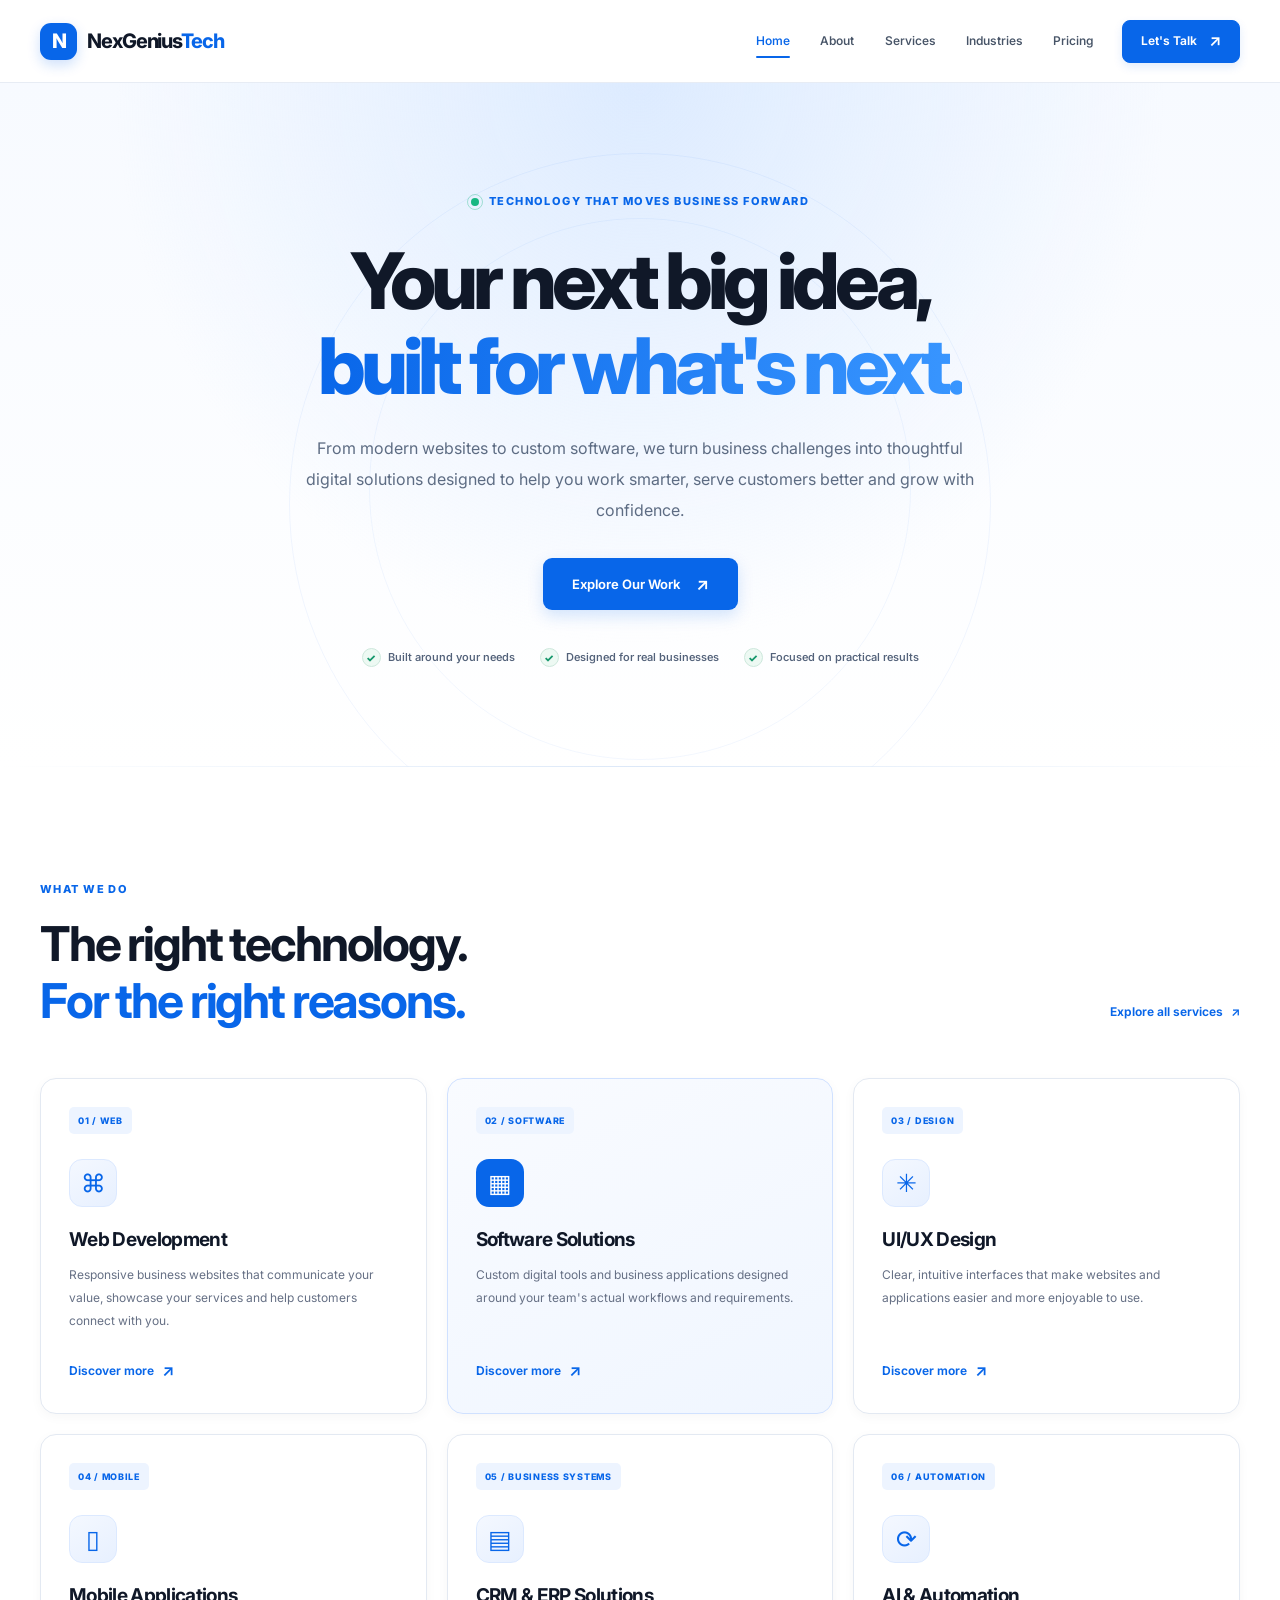
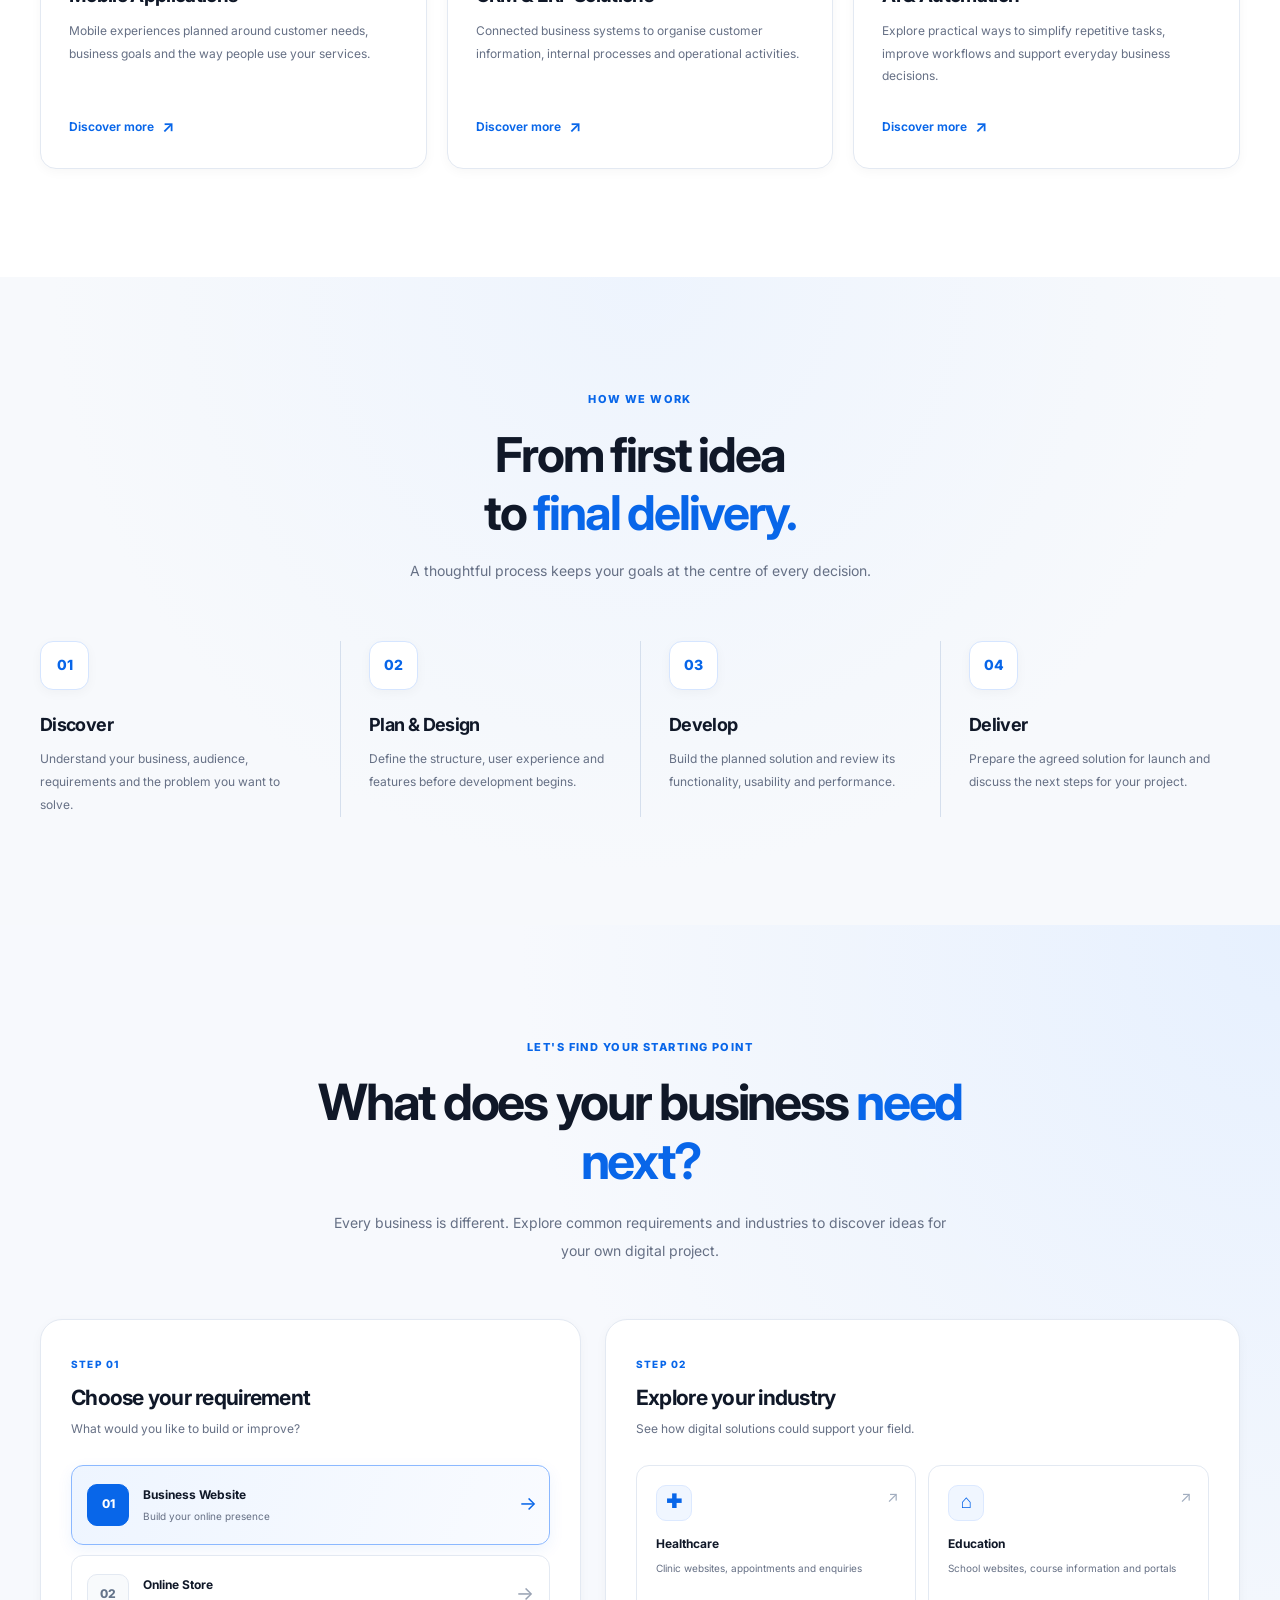
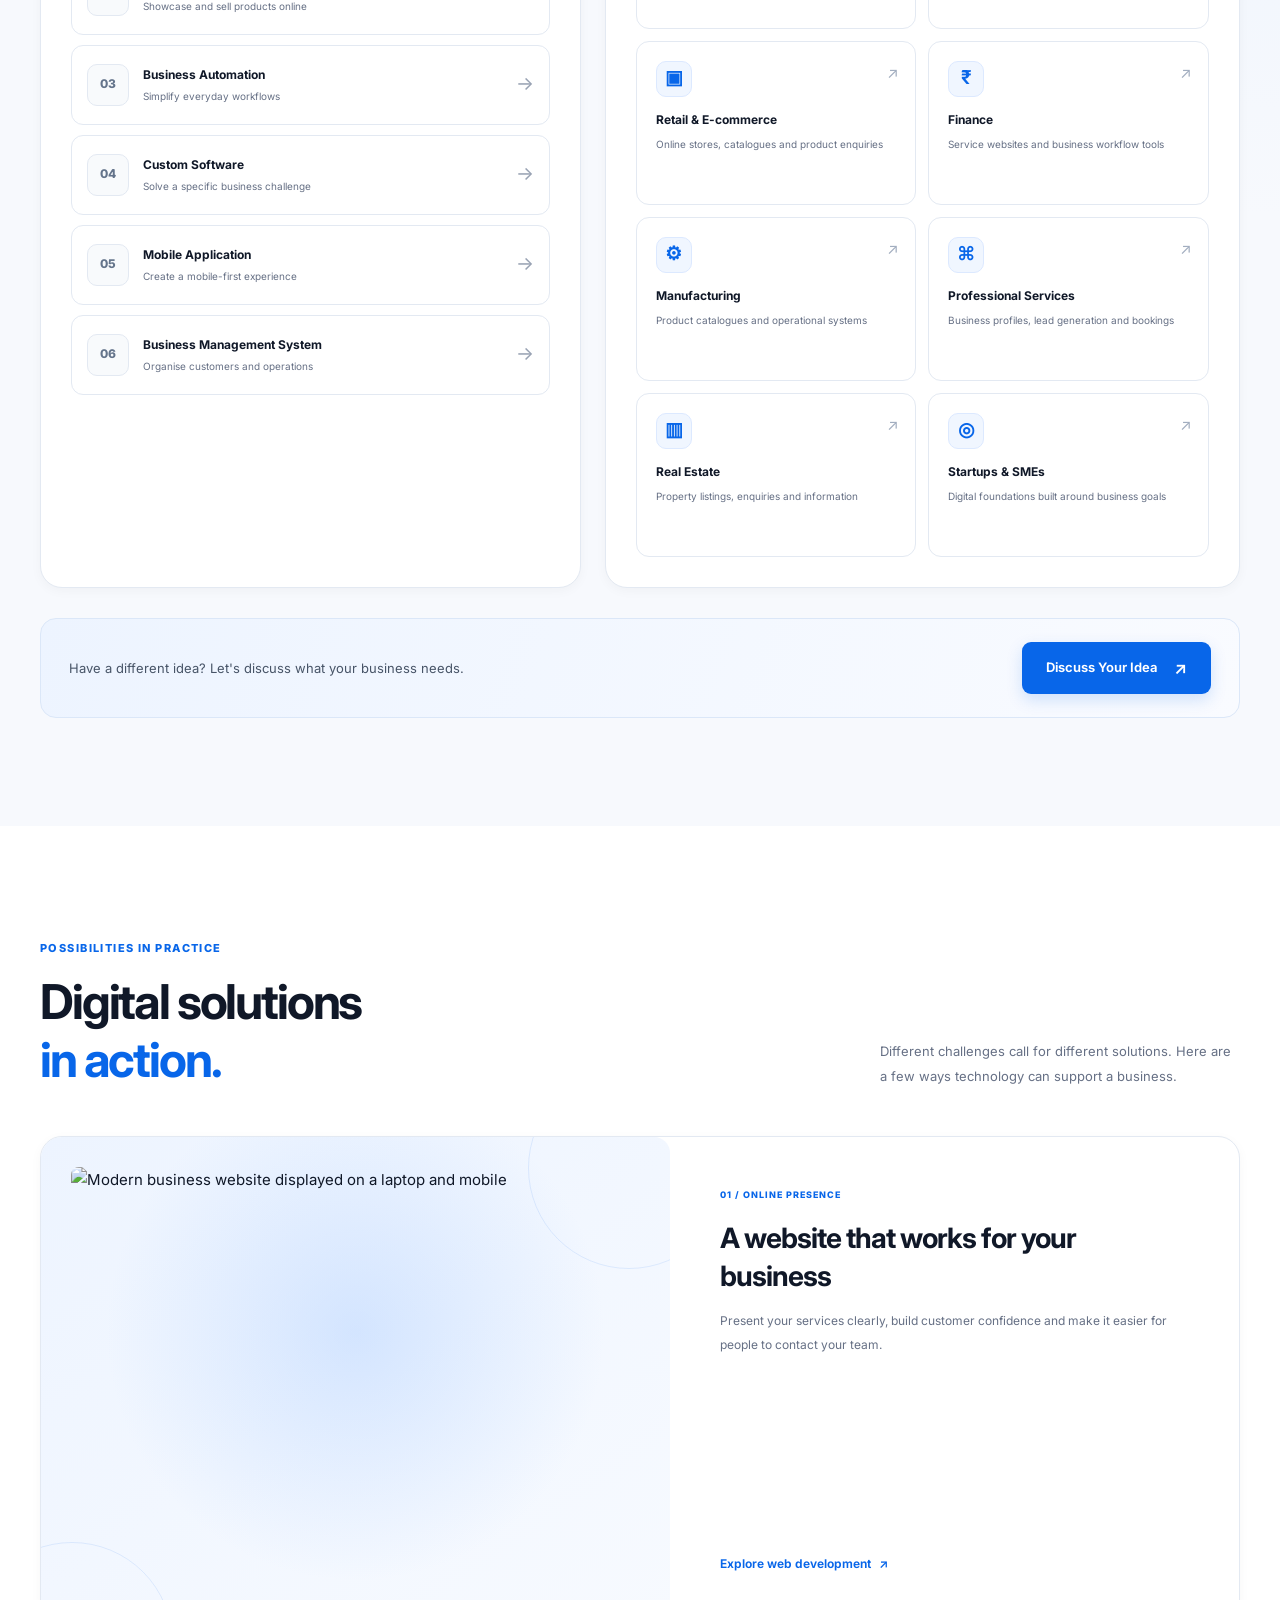
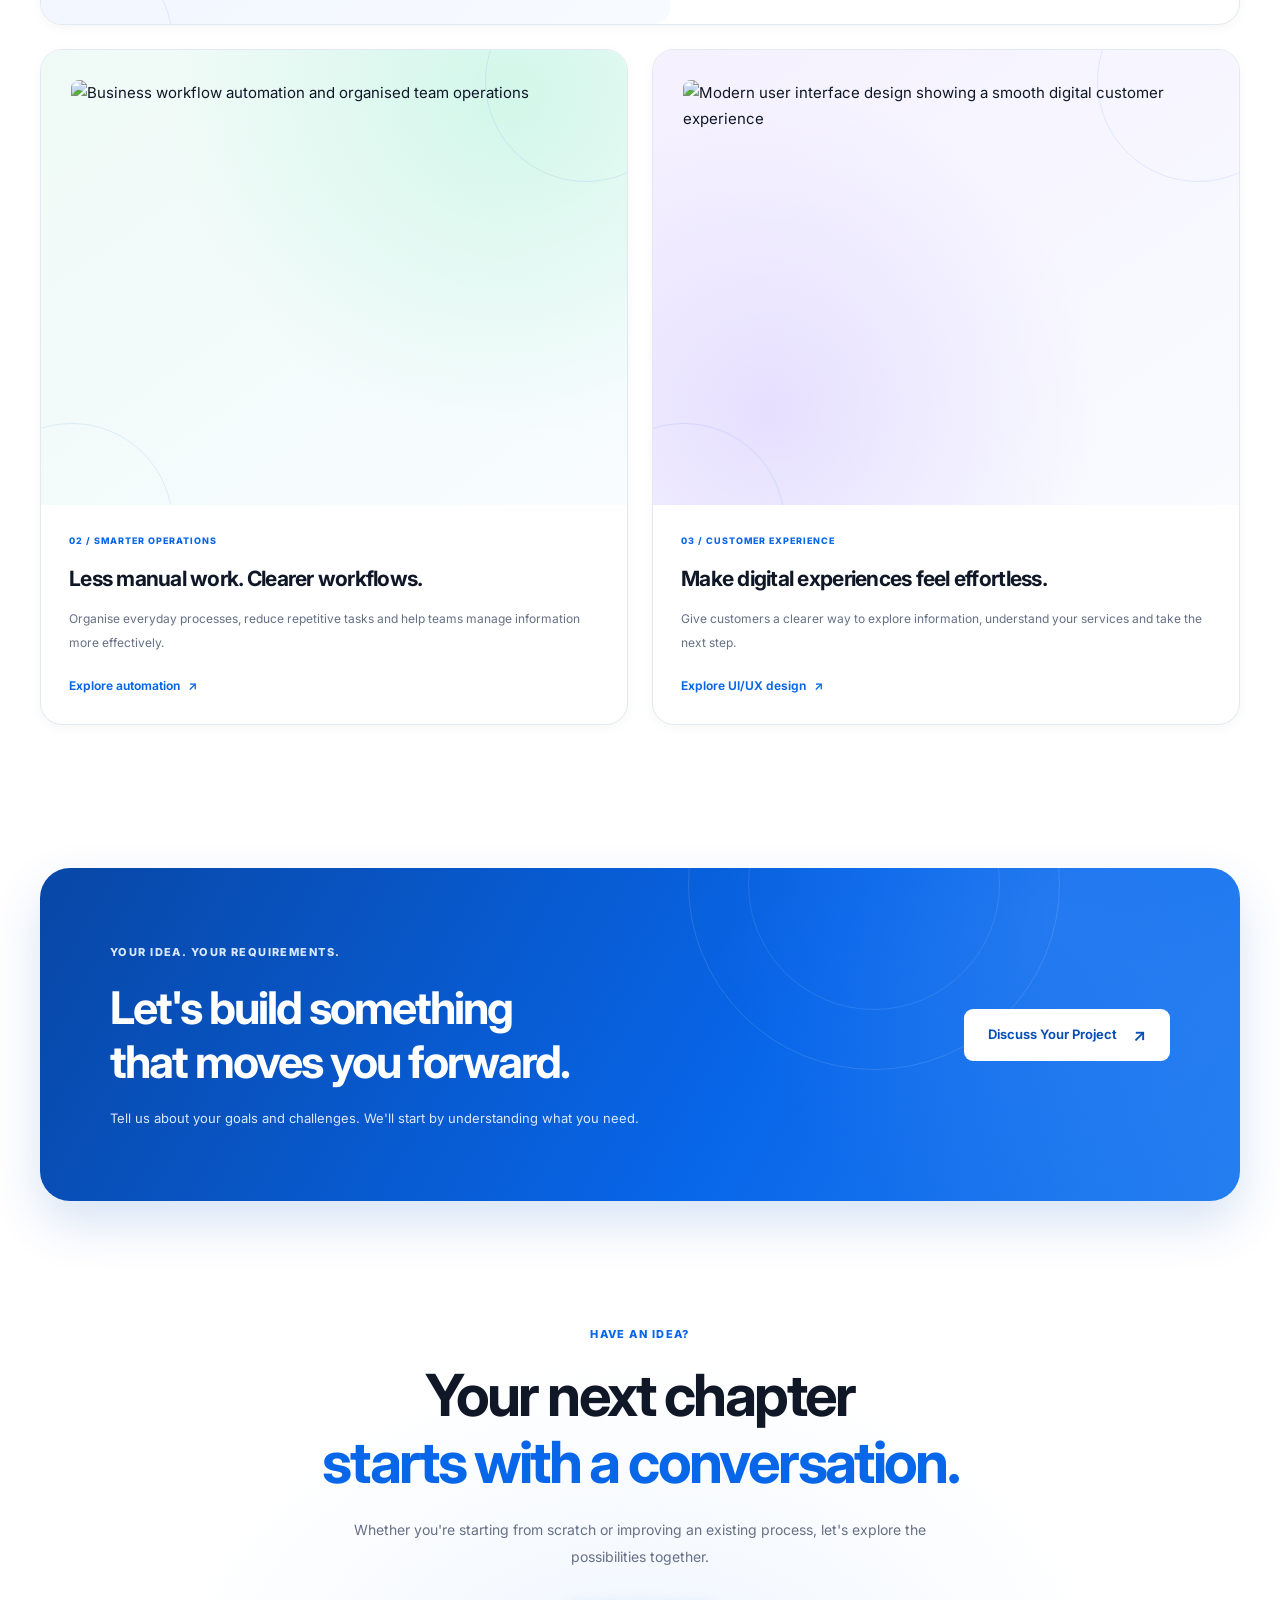
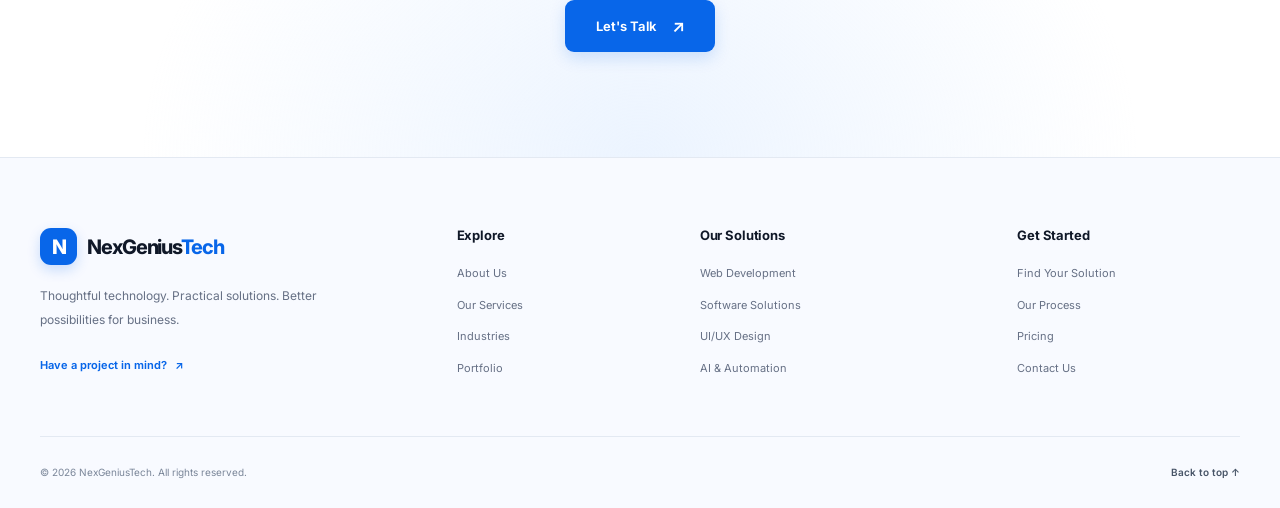
==== index.html @ 0591489f "Update About link to use relative path" ====
<!doctype html>
<html lang="en">
  <head>
    <meta charset="UTF-8" />
    <meta name="viewport" content="width=device-width, initial-scale=1.0" />

    <meta
      name="description"
      content="NexGeniusTech builds modern websites, custom software and practical digital solutions for businesses across industries."
    />

    <meta name="theme-color" content="#ffffff" />

    <title>NexGeniusTech | Digital Solutions for Business</title>

    <link rel="preconnect" href="https://fonts.googleapis.com" />
    <link rel="preconnect" href="https://fonts.gstatic.com" crossorigin />

    <link
      href="https://fonts.googleapis.com/css2?family=Inter:wght@400;500;600;700;800&display=swap"
      rel="stylesheet"
    />


<link rel="stylesheet" href="./style.css">

  </head>

  <body>
    <!-- ==================== HEADER ==================== -->

    <header class="site-header">
      <nav class="navbar container" aria-label="Main navigation">
        <a href="index.html" class="brand" aria-label="NexGeniusTech home">
          <span class="brand-icon">N</span>
          <span>NexGenius<span class="accent">Tech</span></span>
        </a>

        <button
          class="menu-toggle"
          id="menuToggle"
          type="button"
          aria-label="Open navigation"
          aria-expanded="false"
          aria-controls="navMenu"
        >
          <span></span>
          <span></span>
          <span></span>
        </button>

        <div class="nav-menu" id="navMenu">
          <a class="nav-link active" href="#index" aria-current="page">Home</a>
          <a class="nav-link" href="./about.html">About</a>
          <a class="nav-link" href="/services.html">Services</a>
          <a class="nav-link" href="/industries.html">Industries</a>
          <a class="nav-link" href="/pricing.html">Pricing</a>

          <a class="nav-cta" href="contact.html">
            Let's Talk <span aria-hidden="true">↗</span>
          </a>
        </div>
      </nav>
    </header>

    <main>
      <!-- ==================== HERO ==================== -->

      <section class="hero" id="home">
        <div class="container hero-container">
          <div class="hero-content">
            <span class="eyebrow">
              <span class="live-dot" aria-hidden="true"></span>
              TECHNOLOGY THAT MOVES BUSINESS FORWARD
            </span>

            <h1>
              Your next big idea,
              <br />
              <span>built for what's next.</span>
            </h1>

            <p class="hero-description">
              From modern websites to custom software, we turn business
              challenges into thoughtful digital solutions designed to help you
              work smarter, serve customers better and grow with confidence.
            </p>

            <div class="hero-actions">
              <a href="#solutions-in-action" class="button button-primary">
                Explore Our Work <span aria-hidden="true">↗</span>
              </a>
            </div>

            <div class="hero-trust-row">
              <span
                ><span class="trust-check">✓</span> Built around your
                needs</span
              >
              <span
                ><span class="trust-check">✓</span> Designed for real
                businesses</span
              >
              <span
                ><span class="trust-check">✓</span> Focused on practical
                results</span
              >
            </div>
          </div>
        </div>

        <div class="hero-bottom-line" aria-hidden="true"></div>
      </section>

      <!-- ==================== SERVICES ==================== -->

      <section class="section services-section" id="services">
        <div class="container">
          <div class="section-heading">
            <div>
              <span class="eyebrow">WHAT WE DO</span>

              <h2>
                The right technology.
                <br />
                <span>For the right reasons.</span>
              </h2>
            </div>

            <a href="services.html" class="text-link">
              Explore all services <span aria-hidden="true">↗</span>
            </a>
          </div>

          <div class="service-grid">
            <article class="service-card">
              <span class="service-number">01 / WEB</span>
              <div class="service-icon" aria-hidden="true">⌘</div>

              <h3>Web Development</h3>

              <p>
                Responsive business websites that communicate your value,
                showcase your services and help customers connect with you.
              </p>

              <a href="services.html#web-development" class="card-link">
                Discover more <span aria-hidden="true">↗</span>
              </a>
            </article>

            <article class="service-card featured-service">
              <span class="service-number">02 / SOFTWARE</span>
              <div class="service-icon" aria-hidden="true">▦</div>

              <h3>Software Solutions</h3>

              <p>
                Custom digital tools and business applications designed around
                your team's actual workflows and requirements.
              </p>

              <a href="services.html#software-solutions" class="card-link">
                Discover more <span aria-hidden="true">↗</span>
              </a>
            </article>

            <article class="service-card">
              <span class="service-number">03 / DESIGN</span>
              <div class="service-icon" aria-hidden="true">✳</div>

              <h3>UI/UX Design</h3>

              <p>
                Clear, intuitive interfaces that make websites and applications
                easier and more enjoyable to use.
              </p>

              <a href="services.html#ui-ux-design" class="card-link">
                Discover more <span aria-hidden="true">↗</span>
              </a>
            </article>

            <article class="service-card">
              <span class="service-number">04 / MOBILE</span>
              <div class="service-icon" aria-hidden="true">▯</div>

              <h3>Mobile Applications</h3>

              <p>
                Mobile experiences planned around customer needs, business goals
                and the way people use your services.
              </p>

              <a href="services.html#mobile-applications" class="card-link">
                Discover more <span aria-hidden="true">↗</span>
              </a>
            </article>

            <article class="service-card">
              <span class="service-number">05 / BUSINESS SYSTEMS</span>
              <div class="service-icon" aria-hidden="true">▤</div>

              <h3>CRM & ERP Solutions</h3>

              <p>
                Connected business systems to organise customer information,
                internal processes and operational activities.
              </p>

              <a href="services.html#business-systems" class="card-link">
                Discover more <span aria-hidden="true">↗</span>
              </a>
            </article>

            <article class="service-card">
              <span class="service-number">06 / AUTOMATION</span>
              <div class="service-icon" aria-hidden="true">⟳</div>

              <h3>AI & Automation</h3>

              <p>
                Explore practical ways to simplify repetitive tasks, improve
                workflows and support everyday business decisions.
              </p>

              <a href="services.html#ai-automation" class="card-link">
                Discover more <span aria-hidden="true">↗</span>
              </a>
            </article>
          </div>
        </div>
      </section>

      <!-- ==================== HOW WE WORK ==================== -->

      <section class="section process-section" id="process">
        <div class="container">
          <div class="center-heading">
            <span class="eyebrow">HOW WE WORK</span>

            <h2>
              From first idea
              <br />
              to <span>final delivery.</span>
            </h2>

            <p>
              A thoughtful process keeps your goals at the centre of every
              decision.
            </p>
          </div>

          <div class="process-grid">
            <article class="process-item">
              <span class="process-count">01</span>
              <h3>Discover</h3>
              <p>
                Understand your business, audience, requirements and the problem
                you want to solve.
              </p>
            </article>

            <article class="process-item">
              <span class="process-count">02</span>
              <h3>Plan & Design</h3>
              <p>
                Define the structure, user experience and features before
                development begins.
              </p>
            </article>

            <article class="process-item">
              <span class="process-count">03</span>
              <h3>Develop</h3>
              <p>
                Build the planned solution and review its functionality,
                usability and performance.
              </p>
            </article>

            <article class="process-item">
              <span class="process-count">04</span>
              <h3>Deliver</h3>
              <p>
                Prepare the agreed solution for launch and discuss the next
                steps for your project.
              </p>
            </article>
          </div>
        </div>
      </section>

      <!-- ==================== CHOOSE YOUR REQUIREMENT ==================== -->

      <section class="section solution-finder" id="solution-finder">
        <div class="container">
          <div class="solution-heading">
            <span class="eyebrow">LET'S FIND YOUR STARTING POINT</span>

            <h2>
              What does your business
              <span>need next?</span>
            </h2>

            <p>
              Every business is different. Explore common requirements and
              industries to discover ideas for your own digital project.
            </p>
          </div>

          <div class="solution-layout">
            <!-- Left column: Requirements -->

            <div class="solution-options">
              <div class="solution-column-heading">
                <span class="solution-step">STEP 01</span>
                <h3>Choose your requirement</h3>
                <p>What would you like to build or improve?</p>
              </div>

              <label class="solution-option">
                <input
                  type="radio"
                  name="businessNeed"
                  value="business-website"
                  checked
                />

                <span class="solution-icon">01</span>

                <span class="solution-option-text">
                  <strong>Business Website</strong>
                  <small>Build your online presence</small>
                </span>

                <span class="solution-arrow" aria-hidden="true">→</span>
              </label>

              <label class="solution-option">
                <input type="radio" name="businessNeed" value="ecommerce" />

                <span class="solution-icon">02</span>

                <span class="solution-option-text">
                  <strong>Online Store</strong>
                  <small>Showcase and sell products online</small>
                </span>

                <span class="solution-arrow" aria-hidden="true">→</span>
              </label>

              <label class="solution-option">
                <input type="radio" name="businessNeed" value="automation" />

                <span class="solution-icon">03</span>

                <span class="solution-option-text">
                  <strong>Business Automation</strong>
                  <small>Simplify everyday workflows</small>
                </span>

                <span class="solution-arrow" aria-hidden="true">→</span>
              </label>

              <label class="solution-option">
                <input type="radio" name="businessNeed" value="custom" />

                <span class="solution-icon">04</span>

                <span class="solution-option-text">
                  <strong>Custom Software</strong>
                  <small>Solve a specific business challenge</small>
                </span>

                <span class="solution-arrow" aria-hidden="true">→</span>
              </label>

              <label class="solution-option">
                <input type="radio" name="businessNeed" value="mobile-app" />

                <span class="solution-icon">05</span>

                <span class="solution-option-text">
                  <strong>Mobile Application</strong>
                  <small>Create a mobile-first experience</small>
                </span>

                <span class="solution-arrow" aria-hidden="true">→</span>
              </label>

              <label class="solution-option">
                <input
                  type="radio"
                  name="businessNeed"
                  value="business-system"
                />

                <span class="solution-icon">06</span>

                <span class="solution-option-text">
                  <strong>Business Management System</strong>
                  <small>Organise customers and operations</small>
                </span>

                <span class="solution-arrow" aria-hidden="true">→</span>
              </label>
            </div>

            <!-- Right column: Industries and business ideas -->

            <div class="industry-explorer">
              <div class="solution-column-heading">
                <span class="solution-step">STEP 02</span>
                <h3>Explore your industry</h3>
                <p>See how digital solutions could support your field.</p>
              </div>

              <div class="industry-grid">
                <a class="industry-card" href="industries.html#healthcare">
                  <span class="industry-icon" aria-hidden="true">✚</span>
                  <strong>Healthcare</strong>
                  <small>Clinic websites, appointments and enquiries</small>
                  <span class="industry-arrow" aria-hidden="true">↗</span>
                </a>

                <a class="industry-card" href="industries.html#education">
                  <span class="industry-icon" aria-hidden="true">⌂</span>
                  <strong>Education</strong>
                  <small>School websites, course information and portals</small>
                  <span class="industry-arrow" aria-hidden="true">↗</span>
                </a>

                <a class="industry-card" href="industries.html#retail">
                  <span class="industry-icon" aria-hidden="true">▣</span>
                  <strong>Retail & E-commerce</strong>
                  <small>Online stores, catalogues and product enquiries</small>
                  <span class="industry-arrow" aria-hidden="true">↗</span>
                </a>

                <a class="industry-card" href="industries.html#finance">
                  <span class="industry-icon" aria-hidden="true">₹</span>
                  <strong>Finance</strong>
                  <small>Service websites and business workflow tools</small>
                  <span class="industry-arrow" aria-hidden="true">↗</span>
                </a>

                <a class="industry-card" href="industries.html#manufacturing">
                  <span class="industry-icon" aria-hidden="true">⚙</span>
                  <strong>Manufacturing</strong>
                  <small>Product catalogues and operational systems</small>
                  <span class="industry-arrow" aria-hidden="true">↗</span>
                </a>

                <a
                  class="industry-card"
                  href="industries.html#professional-services"
                >
                  <span class="industry-icon" aria-hidden="true">⌘</span>
                  <strong>Professional Services</strong>
                  <small>Business profiles, lead generation and bookings</small>
                  <span class="industry-arrow" aria-hidden="true">↗</span>
                </a>

                <a class="industry-card" href="industries.html#real-estate">
                  <span class="industry-icon" aria-hidden="true">▥</span>
                  <strong>Real Estate</strong>
                  <small>Property listings, enquiries and information</small>
                  <span class="industry-arrow" aria-hidden="true">↗</span>
                </a>

                <a class="industry-card" href="industries.html#startups">
                  <span class="industry-icon" aria-hidden="true">◎</span>
                  <strong>Startups & SMEs</strong>
                  <small>Digital foundations built around business goals</small>
                  <span class="industry-arrow" aria-hidden="true">↗</span>
                </a>
              </div>
            </div>
          </div>

          <div class="solution-bottom">
            <p>
              Have a different idea? Let's discuss what your business needs.
            </p>

            <a href="contact.html" class="button button-primary">
              Discuss Your Idea <span aria-hidden="true">↗</span>
            </a>
          </div>
        </div>
      </section>

      <!-- ==================== DIGITAL SOLUTIONS IN ACTION ==================== -->

      <section class="section ideas-section" id="solutions-in-action">
        <div class="container">
          <div class="section-heading">
            <div>
              <span class="eyebrow">POSSIBILITIES IN PRACTICE</span>

              <h2>
                Digital solutions
                <br />
                <span>in action.</span>
              </h2>
            </div>

            <p class="section-intro">
              Different challenges call for different solutions. Here are a few
              ways technology can support a business.
            </p>
          </div>

          <div class="ideas-grid">
            <article class="idea-card idea-card-primary">
              <div class="idea-visual idea-visual-website">
                <img
                  src="/public/images/business_website_blog.png"
                  alt="Modern business website displayed on a laptop and mobile"
                  class="idea-image"
                  width="600"
                  height="450"
                  loading="lazy"
                />
              </div>

              <div class="idea-copy">
                <span class="idea-category">01 / ONLINE PRESENCE</span>

                <h3>A website that works for your business</h3>

                <p>
                  Present your services clearly, build customer confidence and
                  make it easier for people to contact your team.
                </p>

                <a href="services.html#web-development" class="text-link">
                  Explore web development <span aria-hidden="true">↗</span>
                </a>
              </div>
            </article>

            <article class="idea-card">
              <div class="idea-visual idea-visual-workflow">
                <img
                  src="/public/images/manual.jpeg"
                  alt="Business workflow automation and organised team operations"
                  class="idea-image"
                  width="600"
                  height="450"
                  loading="lazy"
                />
              </div>

              <div class="idea-copy">
                <span class="idea-category">02 / SMARTER OPERATIONS</span>

                <h3>Less manual work. Clearer workflows.</h3>

                <p>
                  Organise everyday processes, reduce repetitive tasks and help
                  teams manage information more effectively.
                </p>

                <a href="services.html#ai-automation" class="text-link">
                  Explore automation <span aria-hidden="true">↗</span>
                </a>
              </div>
            </article>

            <article class="idea-card">
              <div class="idea-visual idea-visual-experience">
                <img
                  src="/public/images/101_UX_vs_UI_illustration_blog-1.png"
                  alt="Modern user interface design showing a smooth digital customer experience"
                  class="idea-image"
                  width="600"
                  height="450"
                  loading="lazy"
                />
              </div>

              <div class="idea-copy">
                <span class="idea-category">03 / CUSTOMER EXPERIENCE</span>

                <h3>Make digital experiences feel effortless.</h3>

                <p>
                  Give customers a clearer way to explore information,
                  understand your services and take the next step.
                </p>

                <a href="services.html#ui-ux-design" class="text-link">
                  Explore UI/UX design <span aria-hidden="true">↗</span>
                </a>
              </div>
            </article>
          </div>
        </div>
      </section>

      <!-- ==================== PROJECT CTA ==================== -->

      <section class="section pricing-section" id="start-project">
        <div class="container">
          <div class="pricing-banner">
            <div>
              <span class="eyebrow light-eyebrow"
                >YOUR IDEA. YOUR REQUIREMENTS.</span
              >

              <h2>
                Let's build something
                <br />
                that moves you forward.
              </h2>

              <p>
                Tell us about your goals and challenges. We'll start by
                understanding what you need.
              </p>
            </div>

            <a href="contact.html" class="button button-white">
              Discuss Your Project <span aria-hidden="true">↗</span>
            </a>
          </div>
        </div>
      </section>

      <!-- ==================== CONTACT CTA ==================== -->

      <section class="section contact-section" id="contact">
        <div class="container contact-inner">
          <span class="eyebrow">HAVE AN IDEA?</span>

          <h2>
            Your next chapter
            <br />
            <span>starts with a conversation.</span>
          </h2>

          <p>
            Whether you're starting from scratch or improving an existing
            process, let's explore the possibilities together.
          </p>

          <a href="contact.html" class="button button-primary">
            Let's Talk <span aria-hidden="true">↗</span>
          </a>
        </div>
      </section>
    </main>

    <!-- ==================== FOOTER ==================== -->

    <footer class="site-footer">
      <div class="container footer-main">
        <div class="footer-brand">
          <a href="index.html" class="brand">
            <span class="brand-icon">N</span>
            <span>NexGenius<span class="accent">Tech</span></span>
          </a>

          <p>
            Thoughtful technology. Practical solutions. Better possibilities for
            business.
          </p>

          <a href="contact.html" class="footer-contact-link">
            Have a project in mind? <span aria-hidden="true">↗</span>
          </a>
        </div>

        <div class="footer-links">
          <h3>Explore</h3>
          <a href="about.html">About Us</a>
          <a href="services.html">Our Services</a>
          <a href="industries.html">Industries</a>
          <a href="projects.html">Portfolio</a>
        </div>

        <div class="footer-links">
          <h3>Our Solutions</h3>
          <a href="services.html#web-development">Web Development</a>
          <a href="services.html#software-solutions">Software Solutions</a>
          <a href="services.html#ui-ux-design">UI/UX Design</a>
          <a href="services.html#ai-automation">AI & Automation</a>
        </div>

        <div class="footer-links">
          <h3>Get Started</h3>
          <a href="#solution-finder">Find Your Solution</a>
          <a href="process.html">Our Process</a>
          <a href="pricing.html">Pricing</a>
          <a href="contact.html">Contact Us</a>
        </div>
      </div>

      <div class="container footer-bottom">
        <p>© <span id="year"></span> NexGeniusTech. All rights reserved.</p>

        <a href="#home">Back to top ↑</a>
      </div>
    </footer>

   
<script src="./script.js"></script>

  </body>
</html>
---- style.css ----
/* ==================== 01. DESIGN TOKENS ==================== */

:root {
  --primary: #0866e9;
  --primary-dark: #064db5;
  --primary-light: #eaf3ff;
  --primary-soft: #f3f7ff;

  --ink: #101828;
  --ink-soft: #344054;
  --muted: #667085;

  --white: #ffffff;
  --surface: #f7f9fc;
  --surface-blue: #f2f6ff;

  --border: #e3e9f2;
  --border-strong: #d5dfed;

  --success: #15976b;

  --shadow-sm: 0 3px 12px rgba(16, 24, 40, 0.035);
  --shadow-md: 0 12px 32px rgba(16, 24, 40, 0.07);
  --shadow-lg: 0 24px 60px rgba(16, 24, 40, 0.10);
  --shadow-blue: 0 14px 35px rgba(8, 102, 233, 0.16);

  --radius-sm: 10px;
  --radius-md: 16px;
  --radius-lg: 22px;
  --radius-xl: 30px;

  --container: 1200px;
  --header-height: 82px;

  --transition: 0.25s ease;
  --transition-slow: 0.4s ease;
}


/* ==================== 02. RESET & GLOBAL ==================== */

* {
  box-sizing: border-box;
  margin: 0;
  padding: 0;
}

html {
  scroll-behavior: smooth;
  scroll-padding-top: calc(var(--header-height) + 16px);
}

body {
  min-width: 320px;
  overflow-x: hidden;
  background: var(--white);
  color: var(--ink);
  font-family: "Inter", sans-serif;
  font-size: 15px;
  line-height: 1.7;
  -webkit-font-smoothing: antialiased;
  text-rendering: optimizeLegibility;
}

body,
button,
input,
textarea,
select {
  font-family: "Inter", sans-serif;
}

button,
input,
textarea,
select {
  font-size: inherit;
}

button,
a {
  -webkit-tap-highlight-color: transparent;
}

a {
  color: inherit;
  text-decoration: none;
}

button {
  color: inherit;
}

img,
svg {
  display: block;
  max-width: 100%;
}

button,
input,
textarea,
select {
  outline-offset: 4px;
}

::selection {
  background: #cfe2ff;
  color: #12376d;
}

.container {
  width: min(var(--container), calc(100% - 64px));
  margin-inline: auto;
}

section[id] {
  scroll-margin-top: calc(var(--header-height) + 20px);
}

.section {
  padding-block: 108px;
}


/* ==================== 03. TYPOGRAPHY ==================== */

h1,
h2,
h3,
h4 {
  color: var(--ink);
  font-weight: 700;
  letter-spacing: -0.045em;
  line-height: 1.2;
}

h1 {
  font-size: clamp(44px, 5.6vw, 76px);
  font-weight: 800;
  letter-spacing: -0.065em;
}

h2 {
  font-size: clamp(34px, 4vw, 49px);
}

h3 {
  font-size: 21px;
  letter-spacing: -0.035em;
}

p {
  color: var(--muted);
}

.accent {
  color: var(--primary);
}

h1 span,
h2 span {
  color: var(--primary);
}

.eyebrow {
  display: inline-flex;
  align-items: center;
  gap: 10px;
  color: var(--primary);
  font-size: 11px;
  font-weight: 800;
  letter-spacing: 0.13em;
  line-height: 1.6;
  text-transform: uppercase;
}

.live-dot {
  position: relative;
  width: 8px;
  height: 8px;
  flex: 0 0 8px;
  border-radius: 50%;
  background: #17b781;
}

.live-dot::after {
  position: absolute;
  inset: -4px;
  border: 1px solid rgba(23, 183, 129, 0.35);
  border-radius: 50%;
  content: "";
}


/* ==================== 04. HEADER & NAVIGATION ==================== */

.site-header {
  position: sticky;
  z-index: 1000;
  top: 0;
  width: 100%;
  border-bottom: 1px solid rgba(227, 233, 242, 0.85);
  background: rgba(255, 255, 255, 0.94);
  -webkit-backdrop-filter: blur(18px);
  backdrop-filter: blur(18px);
  transition:
    box-shadow var(--transition),
    background-color var(--transition);
}

.site-header.is-scrolled {
  box-shadow: 0 8px 30px rgba(16, 24, 40, 0.07);
}

.navbar {
  display: flex;
  min-height: var(--header-height);
  align-items: center;
  justify-content: space-between;
  gap: 32px;
}

.brand {
  display: inline-flex;
  flex-shrink: 0;
  align-items: center;
  gap: 10px;
  color: var(--ink);
  font-size: 20px;
  font-weight: 750;
  letter-spacing: -0.055em;
}

.brand-icon {
  display: grid;
  width: 37px;
  height: 37px;
  place-items: center;
  border-radius: 11px;
  background: var(--primary);
  box-shadow: 0 5px 13px rgba(8, 102, 233, 0.2);
  color: var(--white);
  font-size: 20px;
  font-weight: 800;
}

.nav-menu {
  display: flex;
  align-items: center;
  justify-content: flex-end;
  gap: clamp(18px, 2.2vw, 30px);
}

.nav-link {
  position: relative;
  padding-block: 10px;
  color: #475467;
  font-size: 12px;
  font-weight: 550;
  background: transparent;
  border:1px solid transparent;
  transition: all 0.3s ease;
}

.nav-link::after {
  position: absolute;
  right: 0;
  bottom: 3px;
  left: 0;
  height: 2px;
  transform: scaleX(0);
  transform-origin: left;
  border-radius: 2px;
  background: var(--primary);
  content: "";
  transition: transform var(--transition);
}

.nav-link:hover,
.nav-link.active {
  color: var(--primary);
}

.nav-link:hover::after,
.nav-link.active::after {
  transform: scaleX(1);
}
.nav-link:hover {
    background: rgba(255, 255, 255, 0.18);
    backdrop-filter: blur(12px);
    -webkit-backdrop-filter: blur(12px);
    border: 1px solid rgba(255, 255, 255, 0.35);
    box-shadow: 0 4px 15px rgba(15, 23, 42, 0.08);
    color: #005bea;
}
.nav-cta {
  display: inline-flex;
  min-height: 43px;
  align-items: center;
  justify-content: center;
  gap: 12px;
  padding: 0 18px;
  border: 1px solid var(--primary);
  border-radius: 8px;
  background: var(--primary);
  box-shadow: 0 4px 10px rgba(8, 102, 233, 0.12);
  color: var(--white);
  font-size: 12px;
  font-weight: 650;
  transition:
    background var(--transition),
    transform var(--transition),
    box-shadow var(--transition);
}

.nav-cta:hover {
  transform: translateY(-2px);
  background: var(--primary-dark);
  box-shadow: var(--shadow-blue);
}

.nav-cta span {
  font-size: 16px;
}

.menu-toggle {
  display: none;
  width: 44px;
  height: 44px;
  align-items: center;
  justify-content: center;
  flex-direction: column;
  gap: 5px;
  border: 1px solid var(--border);
  border-radius: 10px;
  background: var(--white);
  cursor: pointer;
}

.menu-toggle span {
  display: block;
  width: 19px;
  height: 2px;
  border-radius: 5px;
  background: var(--ink);
  transition:
    transform var(--transition),
    opacity var(--transition);
}

.menu-toggle.active span:first-child {
  transform: translateY(7px) rotate(45deg);
}

.menu-toggle.active span:nth-child(2) {
  opacity: 0;
}

.menu-toggle.active span:last-child {
  transform: translateY(-7px) rotate(-45deg);
}


/* ==================== 05. BUTTONS & LINKS ==================== */

.button {
  display: inline-flex;
  min-height: 52px;
  align-items: center;
  justify-content: center;
  gap: 16px;
  padding: 0 23px;
  border: 1px solid transparent;
  border-radius: 9px;
  font-size: 13px;
  font-weight: 650;
  line-height: 1.3;
  transition:
    background var(--transition),
    border-color var(--transition),
    box-shadow var(--transition),
    transform var(--transition),
    color var(--transition);
}

.button span {
  font-size: 17px;
  transition: transform var(--transition);
}

.button:hover span {
  transform: translate(3px, -2px);
}

.button-primary {
  background: var(--primary);
  box-shadow: 0 6px 16px rgba(8, 102, 233, 0.17);
  color: var(--white);
}

.button-primary:hover {
  transform: translateY(-3px);
  background: var(--primary-dark);
  box-shadow: var(--shadow-blue);
}

.button-secondary {
  border-color: var(--border-strong);
  background: var(--white);
  color: var(--ink);
}

.button-secondary:hover {
  transform: translateY(-2px);
  border-color: var(--primary);
  color: var(--primary);
}

.button-white {
  background: var(--white);
  color: var(--primary-dark);
}

.button-white:hover {
  transform: translateY(-3px);
  background: #edf4ff;
  box-shadow: 0 8px 24px rgba(0, 0, 0, 0.1);
}

.text-link,
.card-link {
  display: inline-flex;
  width: fit-content;
  align-items: center;
  gap: 8px;
  color: var(--primary);
  font-size: 12px;
  font-weight: 650;
  transition:
    gap var(--transition),
    color var(--transition);
}

.text-link:hover,
.card-link:hover {
  gap: 13px;
  color: var(--primary-dark);
}

.card-link span {
  font-size: 16px;
}


/* ==================== 06. HERO SECTION ==================== */

.hero {
  position: relative;
  display: flex;
  min-height: 630px;
  align-items: center;
  overflow: hidden;
  padding-block: 110px 100px;
  background:
    radial-gradient(
      ellipse at 50% 0%,
      rgba(210, 229, 255, 0.7),
      transparent 58%
    ),
    linear-gradient(180deg, #f7faff 0%, #ffffff 100%);
  isolation: isolate;
}

.hero::before {
  position: absolute;
  z-index: -1;
  top: 70px;
  left: 50%;
  width: 700px;
  height: 700px;
  transform: translateX(-50%);
  border: 1px solid rgba(8, 102, 233, 0.055);
  border-radius: 50%;
  content: "";
}

.hero::after {
  position: absolute;
  z-index: -1;
  top: 135px;
  left: 50%;
  width: 540px;
  height: 540px;
  transform: translateX(-50%);
  border: 1px solid rgba(8, 102, 233, 0.05);
  border-radius: 50%;
  content: "";
}

.hero-container {
  position: relative;
  z-index: 1;
}

.hero-content {
  display: flex;
  max-width: 900px;
  align-items: center;
  flex-direction: column;
  margin-inline: auto;
  text-align: center;
}

.hero-content > .eyebrow {
  margin-bottom: 27px;
}

.hero h1 {
  max-width: 900px;
  margin-bottom: 25px;
  font-size: clamp(46px, 6.3vw, 78px);
  line-height: 1.09;
}

.hero h1 span {
  background: linear-gradient(95deg, #0866e9, #3996ff);
  -webkit-background-clip: text;
  background-clip: text;
  -webkit-text-fill-color: transparent;
}

.hero-description {
  max-width: 690px;
  margin-inline: auto;
  color: #5d6c83;
  font-size: 16px;
  line-height: 1.95;
}

.hero-actions {
  display: flex;
  align-items: center;
  justify-content: center;
  gap: 14px;
  margin-top: 32px;
}

.hero-actions .button {
  min-width: 195px;
}

.hero-trust-row {
  display: flex;
  flex-wrap: wrap;
  align-items: center;
  justify-content: center;
  gap: 14px 25px;
  margin-top: 38px;
  color: #53627a;
  font-size: 11px;
  font-weight: 550;
}

.hero-trust-row > span {
  display: inline-flex;
  align-items: center;
  gap: 7px;
}

.trust-check {
  display: inline-grid;
  width: 19px;
  height: 19px;
  flex: 0 0 19px;
  place-items: center;
  border: 1px solid #cde8dc;
  border-radius: 50%;
  background: #edf9f3;
  color: var(--success);
  font-size: 11px;
  font-weight: 800;
}

.hero-bottom-line {
  position: absolute;
  right: 0;
  bottom: 0;
  left: 0;
  height: 1px;
  background: linear-gradient(
    90deg,
    transparent,
    #dce8f8,
    transparent
  );
}


/* ==================== 07. SECTION HEADINGS ==================== */

.section-heading {
  display: flex;
  align-items: flex-end;
  justify-content: space-between;
  gap: 30px;
  margin-bottom: 48px;
}

.section-heading > div {
  max-width: 720px;
}

.section-heading .eyebrow {
  margin-bottom: 16px;
}

.section-heading h2 {
  font-size: clamp(33px, 4vw, 48px);
  line-height: 1.2;
}

.section-heading > .text-link {
  flex-shrink: 0;
  margin-bottom: 8px;
}

.section-intro {
  max-width: 360px;
  font-size: 13px;
  line-height: 1.9;
}

.center-heading {
  max-width: 680px;
  margin: 0 auto 56px;
  text-align: center;
}

.center-heading .eyebrow {
  margin-bottom: 17px;
}

.center-heading h2 {
  margin-bottom: 17px;
  font-size: clamp(35px, 4vw, 48px);
}

.center-heading p {
  max-width: 550px;
  margin-inline: auto;
  font-size: 14px;
  line-height: 1.9;
}


/* ==================== 08. SERVICES SECTION ==================== */

.services-section {
  background: var(--white);
}

.service-grid {
  display: grid;
  grid-template-columns: repeat(3, minmax(0, 1fr));
  gap: 20px;
}

.service-card {
  position: relative;
  display: flex;
  min-height: 320px;
  align-items: flex-start;
  flex-direction: column;
  padding: 28px;
  overflow: hidden;
  border: 1px solid var(--border);
  border-radius: var(--radius-md);
  background: var(--white);
  box-shadow: var(--shadow-sm);
  transition:
    transform var(--transition-slow),
    border-color var(--transition),
    box-shadow var(--transition);
}

.service-card::before {
  position: absolute;
  top: 0;
  right: 0;
  left: 0;
  height: 3px;
  transform: scaleX(0);
  transform-origin: left;
  background: linear-gradient(90deg, var(--primary), #60a5fa);
  content: "";
  transition: transform var(--transition-slow);
}

.service-card:hover {
  transform: translateY(-7px);
  border-color: #c6dcff;
  box-shadow: var(--shadow-md);
}

.service-card:hover::before {
  transform: scaleX(1);
}

.service-number {
  display: inline-flex;
  align-items: center;
  padding: 6px 9px;
  border-radius: 5px;
  background: #edf4ff;
  color: var(--primary);
  font-size: 9px;
  font-weight: 800;
  letter-spacing: 0.08em;
}

.service-icon {
  display: grid;
  width: 48px;
  height: 48px;
  flex: 0 0 48px;
  place-items: center;
  margin-top: 25px;
  margin-bottom: 22px;
  border: 1px solid #dce9ff;
  border-radius: 13px;
  background: linear-gradient(145deg, #f4f8ff, #e7f0ff);
  color: var(--primary);
  font-size: 25px;
  transition:
    transform var(--transition),
    background var(--transition),
    color var(--transition);
}

.service-card:hover .service-icon {
  transform: translateY(-3px) rotate(-4deg);
  background: var(--primary);
  color: var(--white);
}

.service-card h3 {
  margin-bottom: 12px;
  font-size: 19px;
}

.service-card p {
  margin-bottom: 25px;
  font-size: 12px;
  line-height: 1.9;
}

.service-card .card-link {
  margin-top: auto;
}

.featured-service {
  border-color: #d0e1ff;
  background: linear-gradient(155deg, #f9fbff, #f0f6ff);
}

.featured-service .service-icon {
  border-color: transparent;
  background: var(--primary);
  color: var(--white);
}


/* ==================== 09. PROCESS SECTION ==================== */

.process-section {
  overflow: hidden;
  background:
    radial-gradient(
      ellipse at 50% 0%,
      rgba(230, 240, 255, 0.55),
      transparent 65%
    ),
    var(--surface);
}

.process-grid {
  display: grid;
  grid-template-columns: repeat(4, minmax(0, 1fr));
  gap: 0;
}

.process-item {
  position: relative;
  padding: 0 28px;
  border-left: 1px solid var(--border-strong);
}

.process-item:first-child {
  border-left: 0;
  padding-left: 0;
}

.process-item:last-child {
  padding-right: 0;
}

.process-count {
  display: inline-flex;
  width: 49px;
  height: 49px;
  align-items: center;
  justify-content: center;
  margin-bottom: 24px;
  border: 1px solid #d5e5ff;
  border-radius: 13px;
  background: var(--white);
  box-shadow: var(--shadow-sm);
  color: var(--primary);
  font-size: 14px;
  font-weight: 800;
  transition:
    transform var(--transition),
    background var(--transition),
    color var(--transition);
}

.process-item:hover .process-count {
  transform: translateY(-4px);
  background: var(--primary);
  color: var(--white);
}

.process-item h3 {
  margin-bottom: 13px;
  font-size: 18px;
}

.process-item p {
  font-size: 12px;
  line-height: 1.9;
}

.process-footer {
  display: flex;
  justify-content: center;
  margin-top: 48px;
}


/* ==================== 10. SOLUTION FINDER ==================== */

.solution-finder {
  position: relative;
  overflow: hidden;
  background:
    radial-gradient(
      ellipse at 100% 0%,
      rgba(217, 233, 255, 0.55),
      transparent 42%
    ),
    #f7f9fd;
}

.solution-heading {
  max-width: 740px;
  margin: 0 auto 55px;
  text-align: center;
}

.solution-heading .eyebrow {
  margin-bottom: 17px;
}

.solution-heading h2 {
  margin-bottom: 18px;
  font-size: clamp(35px, 4.3vw, 50px);
  line-height: 1.18;
}

.solution-heading > p {
  max-width: 630px;
  margin-inline: auto;
  font-size: 14px;
  line-height: 1.95;
}

.solution-layout {
  display: grid;
  grid-template-columns: minmax(0, 0.92fr) minmax(0, 1.08fr);
  align-items: stretch;
  gap: 24px;
}

.solution-options,
.industry-explorer {
  min-width: 0;
  padding: 30px;
  border: 1px solid var(--border);
  border-radius: var(--radius-lg);
  background: var(--white);
  box-shadow: var(--shadow-sm);
}

.solution-column-heading {
  margin-bottom: 25px;
}

.solution-step {
  display: inline-block;
  margin-bottom: 12px;
  color: var(--primary);
  font-size: 10px;
  font-weight: 800;
  letter-spacing: 0.12em;
}

.solution-column-heading h3 {
  margin-bottom: 8px;
  font-size: 21px;
}

.solution-column-heading p {
  font-size: 12px;
  line-height: 1.8;
}

.solution-option {
  position: relative;
  display: flex;
  min-width: 0;
  min-height: 80px;
  align-items: center;
  gap: 14px;
  margin-top: 10px;
  padding: 15px;
  border: 1px solid var(--border);
  border-radius: 12px;
  background: var(--white);
  cursor: pointer;
  transition:
    background var(--transition),
    border-color var(--transition),
    box-shadow var(--transition),
    transform var(--transition);
}

.solution-option:hover {
  transform: translateX(3px);
  border-color: #a9cbff;
  background: #fbfdff;
}

.solution-option:has(input:checked) {
  border-color: #8bb8ff;
  background: linear-gradient(110deg, #eef5ff, #f9fbff);
  box-shadow: 0 5px 16px rgba(8, 102, 233, 0.07);
}

.solution-option input {
  position: absolute;
  width: 1px;
  height: 1px;
  overflow: hidden;
  clip-path: inset(50%);
  white-space: nowrap;
}

.solution-option:focus-within {
  outline: 2px solid var(--primary);
  outline-offset: 3px;
}

.solution-icon {
  display: grid;
  width: 42px;
  height: 42px;
  flex: 0 0 42px;
  place-items: center;
  border: 1px solid var(--border);
  border-radius: 10px;
  background: #f8fafc;
  color: #64748b;
  font-size: 12px;
  font-weight: 800;
  transition:
    background var(--transition),
    color var(--transition),
    border-color var(--transition);
}

.solution-option:has(input:checked) .solution-icon {
  border-color: var(--primary);
  background: var(--primary);
  color: var(--white);
}

.solution-option-text {
  display: flex;
  min-width: 0;
  flex: 1;
  flex-direction: column;
  gap: 4px;
}

.solution-option-text strong {
  color: var(--ink);
  font-size: 12px;
  font-weight: 700;
  line-height: 1.5;
}

.solution-option-text small {
  color: var(--muted);
  font-size: 10px;
  line-height: 1.6;
}

.solution-arrow {
  flex: 0 0 auto;
  color: #98a2b3;
  font-size: 19px;
  transition:
    transform var(--transition),
    color var(--transition);
}

.solution-option:hover .solution-arrow,
.solution-option:has(input:checked) .solution-arrow {
  transform: translateX(3px);
  color: var(--primary);
}


/* ==================== 11. INDUSTRY EXPLORER ==================== */

.industry-grid {
  display: grid;
  grid-template-columns: repeat(2, minmax(0, 1fr));
  gap: 12px;
}

.industry-card {
  position: relative;
  display: flex;
  min-width: 0;
  min-height: 164px;
  align-items: flex-start;
  flex-direction: column;
  padding: 19px;
  overflow: hidden;
  border: 1px solid var(--border);
  border-radius: 13px;
  background: #fff;
  transition:
    transform var(--transition),
    border-color var(--transition),
    box-shadow var(--transition),
    background var(--transition);
}

.industry-card::before {
  position: absolute;
  right: 0;
  bottom: 0;
  left: 0;
  height: 2px;
  transform: scaleX(0);
  transform-origin: left;
  background: var(--primary);
  content: "";
  transition: transform var(--transition);
}

.industry-card:hover {
  transform: translateY(-4px);
  border-color: #c7dcff;
  background: #fbfdff;
  box-shadow: var(--shadow-md);
}

.industry-card:hover::before {
  transform: scaleX(1);
}

.industry-icon {
  display: grid;
  width: 36px;
  height: 36px;
  flex: 0 0 36px;
  place-items: center;
  margin-bottom: 14px;
  border: 1px solid #dce9ff;
  border-radius: 10px;
  background: #f0f6ff;
  color: var(--primary);
  font-size: 19px;
  font-weight: 650;
  transition:
    background var(--transition),
    color var(--transition);
}

.industry-card:hover .industry-icon {
  background: var(--primary);
  color: var(--white);
}

.industry-card strong {
  margin-bottom: 7px;
  color: var(--ink);
  font-size: 12px;
  font-weight: 700;
  line-height: 1.5;
}

.industry-card small {
  max-width: 100%;
  padding-right: 5px;
  color: var(--muted);
  font-size: 10px;
  line-height: 1.75;
}

.industry-arrow {
  position: absolute;
  top: 18px;
  right: 16px;
  color: #a1adbf;
  font-size: 15px;
  transition:
    transform var(--transition),
    color var(--transition);
}

.industry-card:hover .industry-arrow {
  transform: translate(2px, -2px);
  color: var(--primary);
}

.solution-bottom {
  display: flex;
  align-items: center;
  justify-content: space-between;
  gap: 25px;
  margin-top: 30px;
  padding: 23px 28px;
  border: 1px solid #dbe7f8;
  border-radius: var(--radius-md);
  background: linear-gradient(110deg, #edf4ff, #f9fbff);
}

.solution-bottom p {
  color: #475467;
  font-size: 13px;
}

.solution-bottom .button {
  flex-shrink: 0;
}


/* ==================== 12. DIGITAL SOLUTIONS IN ACTION ==================== */

.ideas-section {
  background: var(--white);
}

.ideas-grid {
  display: grid;
  grid-template-columns: repeat(2, minmax(0, 1fr));
  gap: 24px;
}

.idea-card {
  min-width: 0;
  overflow: hidden;
  border: 1px solid var(--border);
  border-radius: var(--radius-lg);
  background: var(--white);
  box-shadow: var(--shadow-sm);
  transition:
    transform var(--transition-slow),
    border-color var(--transition),
    box-shadow var(--transition);
}

.idea-card:hover {
  transform: translateY(-6px);
  border-color: #cadcff;
  box-shadow: var(--shadow-lg);
}

.idea-card-primary {
  grid-column: 1 / -1;
  display: grid;
  grid-template-columns: minmax(0, 1.05fr) minmax(0, 0.95fr);
  align-items: stretch;
}

.idea-visual {
  position: relative;
  display: grid;
  min-height: 255px;
  place-items: center;
  padding: 30px;
  overflow: hidden;
  background:
    radial-gradient(
      circle at 50% 40%,
      rgba(155, 195, 255, 0.35),
      transparent 58%
    ),
    linear-gradient(145deg, #edf4ff, #f7faff);
}

.idea-card-primary .idea-visual {
  min-height: 380px;
}

.idea-visual::before,
.idea-visual::after {
  position: absolute;
  width: 200px;
  height: 200px;
  border: 1px solid rgba(8, 102, 233, 0.1);
  border-radius: 50%;
  content: "";
}

.idea-visual::before {
  top: -70px;
  right: -60px;
}

.idea-visual::after {
  bottom: -120px;
  left: -70px;
}

.idea-browser {
  position: relative;
  z-index: 1;
  width: 100%;
  max-width: 410px;
  overflow: hidden;
  border: 1px solid #d7e4f5;
  border-radius: 13px;
  background: var(--white);
  box-shadow: 0 20px 50px rgba(29, 74, 140, 0.12);
  transform: rotate(-2deg);
  transition: transform var(--transition-slow);
}

.idea-card:hover .idea-browser {
  transform: rotate(0deg) translateY(-4px);
}

.idea-browser-top {
  display: flex;
  align-items: center;
  gap: 5px;
  padding: 12px 14px;
  border-bottom: 1px solid #e8eef7;
  background: #fbfcfe;
}

.idea-browser-top span {
  width: 7px;
  height: 7px;
  border-radius: 50%;
  background: #cbd5e1;
}

.idea-browser-top span:first-child {
  background: #f59e8b;
}

.idea-browser-top span:nth-child(2) {
  background: #f5c76d;
}

.idea-browser-top span:last-child {
  background: #7ed7ae;
}

.idea-browser-content {
  padding: 23px;
}

.idea-browser-label {
  width: 65px;
  height: 7px;
  margin-bottom: 14px;
  border-radius: 4px;
  background: #b7d2ff;
}

.idea-browser-title {
  width: 76%;
  height: 14px;
  margin-bottom: 10px;
  border-radius: 4px;
  background: #20344f;
}

.idea-browser-line {
  width: 95%;
  height: 6px;
  margin-bottom: 6px;
  border-radius: 4px;
  background: #e1e8f2;
}

.idea-browser-button {
  width: 90px;
  height: 24px;
  margin-top: 17px;
  border-radius: 5px;
  background: var(--primary);
}

.idea-browser-panels {
  display: grid;
  grid-template-columns: repeat(3, 1fr);
  gap: 10px;
  margin-top: 22px;
}

.idea-browser-panels span {
  height: 58px;
  border: 1px solid #e4ebf5;
  border-radius: 6px;
  background: linear-gradient(145deg, #f5f8fe, #e9f2ff);
}

.idea-copy {
  display: flex;
  align-items: flex-start;
  flex-direction: column;
  padding: 28px;
}

.idea-card-primary .idea-copy {
  justify-content: center;
  padding: clamp(28px, 4vw, 50px);
}

.idea-category {
  margin-bottom: 17px;
  color: var(--primary);
  font-size: 9px;
  font-weight: 800;
  letter-spacing: 0.11em;
}

.idea-copy h3 {
  max-width: 450px;
  margin-bottom: 14px;
  font-size: clamp(20px, 2.4vw, 28px);
  line-height: 1.35;
}

.idea-card:not(.idea-card-primary) .idea-copy h3 {
  font-size: 21px;
}

.idea-copy p {
  margin-bottom: 22px;
  font-size: 12px;
  line-height: 1.95;
}

.idea-copy .text-link {
  margin-top: auto;
}


/* Workflow visual */

.idea-visual-workflow {
  background:
    radial-gradient(
      circle at 80% 10%,
      rgba(193, 245, 225, 0.65),
      transparent 55%
    ),
    linear-gradient(145deg, #effaf6, #f8fcff);
}

.workflow-board {
  position: relative;
  z-index: 1;
  display: flex;
  width: 100%;
  max-width: 360px;
  flex-direction: column;
  gap: 13px;
  padding: 24px;
  border: 1px solid #dcece6;
  border-radius: 14px;
  background: rgba(255, 255, 255, 0.92);
  box-shadow: 0 16px 40px rgba(32, 95, 74, 0.08);
  transition: transform var(--transition-slow);
}

.idea-card:hover .workflow-board {
  transform: translateY(-4px);
}

.workflow-row {
  display: flex;
  align-items: center;
  gap: 12px;
  padding: 12px;
  border: 1px solid #e6efe9;
  border-radius: 9px;
  background: #fcfefd;
}

.workflow-symbol {
  display: grid;
  width: 31px;
  height: 31px;
  flex: 0 0 31px;
  place-items: center;
  border-radius: 8px;
  background: #eaf8f0;
  color: #15976b;
  font-size: 15px;
}

.workflow-line {
  width: 44%;
  height: 7px;
  border-radius: 5px;
  background: #dce8e3;
}

.workflow-status {
  width: 35px;
  height: 8px;
  margin-left: auto;
  border-radius: 5px;
  background: #c4eedb;
}


/* Customer experience visual */

.idea-visual-experience {
  background:
    radial-gradient(
      circle at 20% 80%,
      rgba(216, 205, 255, 0.55),
      transparent 55%
    ),
    linear-gradient(145deg, #f5f1ff, #f9fbff);
}

.experience-panel {
  position: relative;
  z-index: 1;
  display: flex;
  width: 100%;
  max-width: 300px;
  align-items: center;
  flex-direction: column;
  padding: 27px;
  border: 1px solid #e4defa;
  border-radius: 15px;
  background: rgba(255, 255, 255, 0.92);
  box-shadow: 0 18px 40px rgba(91, 68, 150, 0.09);
  transition: transform var(--transition-slow);
}

.idea-card:hover .experience-panel {
  transform: translateY(-4px);
}

.experience-circle {
  display: grid;
  width: 54px;
  height: 54px;
  place-items: center;
  margin-bottom: 19px;
  border-radius: 16px;
  background: linear-gradient(135deg, #0866e9, #8c75ed);
  box-shadow: 0 8px 18px rgba(94, 103, 215, 0.2);
  color: var(--white);
  font-size: 24px;
  font-weight: 800;
}

.experience-line {
  width: 72%;
  height: 9px;
  margin-bottom: 10px;
  border-radius: 5px;
  background: #dce5f4;
}

.experience-line.short {
  width: 48%;
  margin-bottom: 20px;
  background: #ebeff7;
}

.experience-cards {
  display: grid;
  width: 100%;
  grid-template-columns: repeat(2, 1fr);
  gap: 12px;
}

.experience-cards span {
  height: 58px;
  border: 1px solid #e8e3f7;
  border-radius: 8px;
  background: linear-gradient(145deg, #f7f4ff, #edf2ff);
}


/* ==================== 13. PROJECT CTA ==================== */

.pricing-section {
  padding-top: 35px;
  padding-bottom: 35px;
  background: var(--white);
}

.pricing-banner {
  position: relative;
  display: flex;
  min-height: 300px;
  align-items: center;
  justify-content: space-between;
  gap: 35px;
  padding: clamp(35px, 6vw, 70px);
  overflow: hidden;
  border-radius: var(--radius-xl);
  background:
    radial-gradient(
      circle at 85% 15%,
      rgba(89, 157, 255, 0.25),
      transparent 32%
    ),
    linear-gradient(120deg, #0847a6, #0866e9 60%, #247ef0);
  box-shadow: 0 22px 50px rgba(8, 83, 190, 0.16);
}

.pricing-banner::before {
  position: absolute;
  top: -170px;
  right: 180px;
  width: 370px;
  height: 370px;
  border: 1px solid rgba(255, 255, 255, 0.12);
  border-radius: 50%;
  content: "";
}

.pricing-banner::after {
  position: absolute;
  top: -110px;
  right: 240px;
  width: 250px;
  height: 250px;
  border: 1px solid rgba(255, 255, 255, 0.1);
  border-radius: 50%;
  content: "";
}

.pricing-banner > div,
.pricing-banner > a {
  position: relative;
  z-index: 1;
}

.pricing-banner > div {
  max-width: 660px;
}

.light-eyebrow {
  margin-bottom: 19px;
  color: #d8e8ff;
}

.pricing-banner h2 {
  margin-bottom: 17px;
  color: var(--white);
  font-size: clamp(31px, 4vw, 45px);
  line-height: 1.2;
}

.pricing-banner h2 span {
  color: var(--white);
}

.pricing-banner p {
  max-width: 570px;
  color: #dce9ff;
  font-size: 13px;
  line-height: 1.9;
}

.pricing-banner .button {
  flex-shrink: 0;
}


/* ==================== 14. CONTACT SECTION ==================== */

.contact-section {
  padding-top: 90px;
  padding-bottom: 105px;
  background:
    radial-gradient(
      ellipse at 50% 100%,
      rgba(220, 235, 255, 0.55),
      transparent 55%
    ),
    var(--white);
}

.contact-inner {
  display: flex;
  align-items: center;
  flex-direction: column;
  text-align: center;
}

.contact-inner .eyebrow {
  margin-bottom: 19px;
}

.contact-inner h2 {
  max-width: 780px;
  margin-bottom: 20px;
  font-size: clamp(37px, 5vw, 58px);
  line-height: 1.15;
}

.contact-inner > p {
  max-width: 590px;
  margin-bottom: 30px;
  font-size: 14px;
  line-height: 1.95;
}

.contact-inner .button {
  min-width: 150px;
}


/* ==================== 15. FOOTER ==================== */

.site-footer {
  border-top: 1px solid var(--border);
  background: #f8faff;
}

.footer-main {
  display: grid;
  grid-template-columns: 1.5fr 0.8fr 1.1fr 0.9fr;
  gap: 45px;
  padding-top: 70px;
  padding-bottom: 58px;
}

.footer-brand > .brand {
  margin-bottom: 19px;
}

.footer-brand > p {
  max-width: 280px;
  margin-bottom: 20px;
  font-size: 12px;
  line-height: 1.95;
}

.footer-contact-link {
  display: inline-flex;
  align-items: center;
  gap: 8px;
  color: var(--primary);
  font-size: 11px;
  font-weight: 650;
  transition: gap var(--transition);
}

.footer-contact-link:hover {
  gap: 13px;
}

.footer-links {
  display: flex;
  align-items: flex-start;
  flex-direction: column;
  gap: 13px;
}

.footer-links h3 {
  margin-bottom: 7px;
  font-size: 13px;
  letter-spacing: -0.01em;
}

.footer-links a {
  color: #667085;
  font-size: 11px;
  line-height: 1.7;
  transition:
    color var(--transition),
    transform var(--transition);
}

.footer-links a:hover {
  transform: translateX(3px);
  color: var(--primary);
}

.footer-bottom {
  display: flex;
  min-height: 72px;
  align-items: center;
  justify-content: space-between;
  gap: 20px;
  border-top: 1px solid var(--border);
}

.footer-bottom p,
.footer-bottom a {
  font-size: 10px;
}

.footer-bottom p {
  color: #7a8699;
}

.footer-bottom a {
  color: #475467;
  font-weight: 600;
  transition: color var(--transition);
}

.footer-bottom a:hover {
  color: var(--primary);
}


/* ==================== 16. KEYBOARD ACCESSIBILITY ==================== */

a:focus-visible,
button:focus-visible {
  outline: 3px solid rgba(8, 102, 233, 0.5);
  outline-offset: 4px;
}

.solution-option input:focus-visible + .solution-icon {
  outline: 2px solid var(--primary);
  outline-offset: 3px;
}


.idea-visual-website {
  overflow: hidden;
  border-radius: 16px;
}

.idea-image {
  display: block;
  width: 100%;
  height: 100%;
  min-height: 280px;
  object-fit: cover;
  object-position: center;
  border-radius: 8px;
}

/* ==================== 17. TABLET RESPONSIVE ==================== */

@media (max-width: 1050px) {
  :root {
    --header-height: 74px;
  }

  .container {
    width: min(100% - 44px, var(--container));
  }

  .navbar {
    gap: 20px;
  }

  .brand {
    font-size: 18px;
  }

  .nav-menu {
    gap: 17px;
  }

  .nav-link {
    font-size: 11px;
  }

  .nav-cta {
    min-height: 40px;
    padding-inline: 14px;
  }

  .hero {
    min-height: 580px;
  }

  .service-card {
    min-height: 315px;
    padding: 23px;
  }

  .solution-layout {
    grid-template-columns: minmax(0, 0.95fr) minmax(0, 1.05fr);
    gap: 17px;
  }

  .solution-options,
  .industry-explorer {
    padding: 22px;
  }

  .industry-card {
    padding: 15px;
  }

  .footer-main {
    grid-template-columns: 1.3fr 0.8fr 1fr 0.8fr;
    gap: 25px;
  }
}


/* ==================== 18. MOBILE NAVIGATION ==================== */

@media (max-width: 820px) {
  .container {
    width: calc(100% - 40px);
  }

  .menu-toggle {
    display: flex;
    flex-shrink: 0;
  }

  .navbar {
    position: relative;
  }

  .nav-menu {
    position: absolute;
    top: calc(100% + 1px);
    right: 0;
    left: 0;
    display: flex;
    align-items: stretch;
    flex-direction: column;
    gap: 3px;
    padding: 14px;
    visibility: hidden;
    border: 1px solid var(--border);
    border-radius: 0 0 16px 16px;
    background: var(--white);
    box-shadow: var(--shadow-lg);
    opacity: 0;
    transform: translateY(-8px);
    transition:
      opacity var(--transition),
      transform var(--transition),
      visibility var(--transition);
  }

  .nav-menu.open {
    visibility: visible;
    opacity: 1;
    transform: translateY(0);
  }

  .nav-link {
    padding: 12px;
    border-radius: 7px;
    font-size: 13px;
  }

  .nav-link::after {
    display: none;
  }

  .nav-link:hover,
  .nav-link.active {
    background: var(--primary-light);
  }

  .nav-cta {
    min-height: 46px;
    margin-top: 7px;
  }

  .section {
    padding-block: 80px;
  }

  .hero {
    min-height: auto;
    padding-block: 100px 90px;
  }

  .hero h1 {
    font-size: clamp(44px, 8vw, 66px);
  }

  .hero-description {
    max-width: 600px;
    font-size: 14px;
  }

  .section-heading {
    align-items: flex-start;
    flex-direction: column;
    gap: 20px;
    margin-bottom: 35px;
  }

  .section-heading > .text-link {
    margin-bottom: 0;
  }

  .service-grid {
    grid-template-columns: repeat(2, minmax(0, 1fr));
    gap: 16px;
  }

  .service-card {
    min-height: 300px;
  }

  .process-grid {
    grid-template-columns: repeat(2, minmax(0, 1fr));
    gap: 35px 0;
  }

  .process-item {
    padding-inline: 22px;
  }

  .process-item:nth-child(odd) {
    padding-left: 0;
    border-left: 0;
  }

  .process-item:nth-child(even) {
    padding-right: 0;
  }

  .solution-layout {
    grid-template-columns: 1fr;
    gap: 20px;
  }

  .solution-options,
  .industry-explorer {
    padding: 26px;
  }

  .industry-card {
    min-height: 150px;
  }

  .ideas-grid {
    gap: 18px;
  }

  .idea-card-primary {
    grid-template-columns: 1fr;
  }

  .idea-card-primary .idea-visual {
    min-height: 310px;
  }

  .idea-card-primary .idea-copy {
    padding: 30px;
  }

  .pricing-banner {
    align-items: flex-start;
    flex-direction: column;
    padding: 42px;
  }

  .footer-main {
    grid-template-columns: repeat(2, minmax(0, 1fr));
    gap: 38px 30px;
  }
}


/* ==================== 19. SMALL MOBILE ==================== */

@media (max-width: 560px) {
  :root {
    --header-height: 68px;
  }

  body {
    font-size: 14px;
  }

  .container {
    width: calc(100% - 36px);
  }

  .brand {
    gap: 8px;
    font-size: 18px;
  }

  .brand-icon {
    width: 34px;
    height: 34px;
    font-size: 18px;
  }

  .section {
    padding-block: 66px;
  }

  .hero {
    padding-block: 82px 72px;
  }

  .hero::before {
    top: 80px;
    width: 420px;
    height: 420px;
  }

  .hero::after {
    top: 125px;
    width: 320px;
    height: 320px;
  }

  .hero-content > .eyebrow {
    max-width: 100%;
    justify-content: center;
    margin-bottom: 22px;
    font-size: 9px;
    letter-spacing: 0.09em;
  }

  .hero h1 {
    margin-bottom: 20px;
    font-size: clamp(39px, 10vw, 51px);
    letter-spacing: -0.06em;
  }

  .hero-description {
    font-size: 13px;
    line-height: 1.9;
  }

  .hero-actions {
    width: 100%;
    margin-top: 27px;
  }

  .hero-actions .button {
    width: 100%;
    min-width: 0;
    min-height: 51px;
  }

  .hero-trust-row {
    align-items: flex-start;
    flex-direction: column;
    gap: 12px;
    margin-top: 28px;
  }

  .section-heading h2,
  .center-heading h2,
  .solution-heading h2 {
    font-size: 34px;
  }

  .section-heading .eyebrow,
  .center-heading .eyebrow,
  .solution-heading .eyebrow {
    margin-bottom: 13px;
    font-size: 10px;
  }

  .center-heading {
    margin-bottom: 38px;
  }

  .center-heading p,
  .solution-heading > p {
    font-size: 13px;
  }

  .service-grid {
    grid-template-columns: 1fr;
    gap: 14px;
  }

  .service-card {
    min-height: 0;
    padding: 23px;
  }

  .service-icon {
    margin-top: 21px;
    margin-bottom: 17px;
  }

  .service-card h3 {
    font-size: 18px;
  }

  .service-card p {
    margin-bottom: 20px;
  }

  .process-grid {
    grid-template-columns: 1fr;
    gap: 28px;
  }

  .process-item,
  .process-item:first-child,
  .process-item:last-child,
  .process-item:nth-child(odd),
  .process-item:nth-child(even) {
    padding: 0 0 0 19px;
    border-left: 1px solid var(--border-strong);
  }

  .process-count {
    width: 43px;
    height: 43px;
    margin-bottom: 15px;
  }

  .process-item h3 {
    font-size: 17px;
  }

  .process-footer {
    margin-top: 35px;
  }

  .solution-heading {
    margin-bottom: 35px;
  }

  .solution-options,
  .industry-explorer {
    padding: 19px;
    border-radius: 15px;
  }

  .solution-column-heading h3 {
    font-size: 19px;
  }

  .solution-option {
    min-height: 76px;
    gap: 11px;
    padding: 12px;
  }

  .solution-icon {
    width: 37px;
    height: 37px;
    flex-basis: 37px;
    font-size: 11px;
  }

  .solution-option-text strong {
    font-size: 11px;
  }

  .solution-option-text small {
    font-size: 9px;
  }

  .industry-grid {
    gap: 9px;
  }

  .industry-card {
    min-height: 155px;
    padding: 12px;
  }

  .industry-icon {
    width: 32px;
    height: 32px;
    flex-basis: 32px;
    margin-bottom: 11px;
    font-size: 17px;
  }

  .industry-card strong {
    font-size: 11px;
  }

  .industry-card small {
    font-size: 9px;
  }

  .industry-arrow {
    top: 13px;
    right: 12px;
    font-size: 12px;
  }

  .solution-bottom {
    align-items: stretch;
    flex-direction: column;
    gap: 16px;
    padding: 20px;
  }

  .solution-bottom p {
    font-size: 12px;
  }

  .solution-bottom .button {
    width: 100%;
  }

  .ideas-grid {
    grid-template-columns: 1fr;
    gap: 17px;
  }

  .idea-card-primary {
    grid-column: auto;
  }

  .idea-card-primary .idea-visual {
    min-height: 250px;
  }

  .idea-visual {
    min-height: 230px;
    padding: 20px;
  }

  .idea-copy,
  .idea-card-primary .idea-copy {
    padding: 24px;
  }

  .idea-copy h3,
  .idea-card:not(.idea-card-primary) .idea-copy h3 {
    font-size: 20px;
  }

  .idea-copy p {
    font-size: 12px;
  }

  .pricing-section {
    padding-block: 20px;
  }

  .pricing-banner {
    min-height: 0;
    gap: 26px;
    padding: 30px 24px;
    border-radius: 20px;
  }

  .pricing-banner h2 {
    font-size: 31px;
  }

  .pricing-banner p {
    font-size: 12px;
  }

  .pricing-banner .button {
    width: 100%;
    padding-inline: 14px;
  }

  .contact-section {
    padding-block: 70px;
  }

  .contact-inner h2 {
    font-size: 37px;
  }

  .contact-inner > p {
    font-size: 13px;
  }

  .footer-main {
    grid-template-columns: repeat(2, minmax(0, 1fr));
    gap: 32px 20px;
    padding-top: 48px;
    padding-bottom: 40px;
  }

  .footer-brand {
    grid-column: 1 / -1;
  }

  .footer-brand > p {
    max-width: 320px;
  }

  .footer-links {
    gap: 11px;
  }

  .footer-links h3 {
    font-size: 12px;
  }

  .footer-links a {
    font-size: 10px;
  }

  .footer-bottom {
    min-height: 75px;
    align-items: flex-start;
    flex-direction: column;
    justify-content: center;
    gap: 5px;
    padding-block: 16px;
  }
}


/* ==================== 20. EXTRA SMALL SCREENS ==================== */

@media (max-width: 360px) {
  .container {
    width: calc(100% - 28px);
  }

  .hero h1 {
    font-size: 36px;
  }

  .hero-content > .eyebrow {
    font-size: 8px;
  }

  .industry-grid {
    grid-template-columns: 1fr;
  }

  .industry-card {
    min-height: 125px;
  }

  .solution-option {
    gap: 9px;
    padding: 10px;
  }

  .solution-option-text strong {
    font-size: 10px;
  }

  .pricing-banner h2 {
    font-size: 28px;
  }

  .contact-inner h2 {
    font-size: 32px;
  }
}


/* ==================== 21. REDUCED MOTION ==================== */

@media (prefers-reduced-motion: reduce) {
  html {
    scroll-behavior: auto;
  }

  *,
  *::before,
  *::after {
    scroll-behavior: auto !important;
    animation-duration: 0.01ms !important;
    animation-iteration-count: 1 !important;
    transition-duration: 0.01ms !important;
  }
}
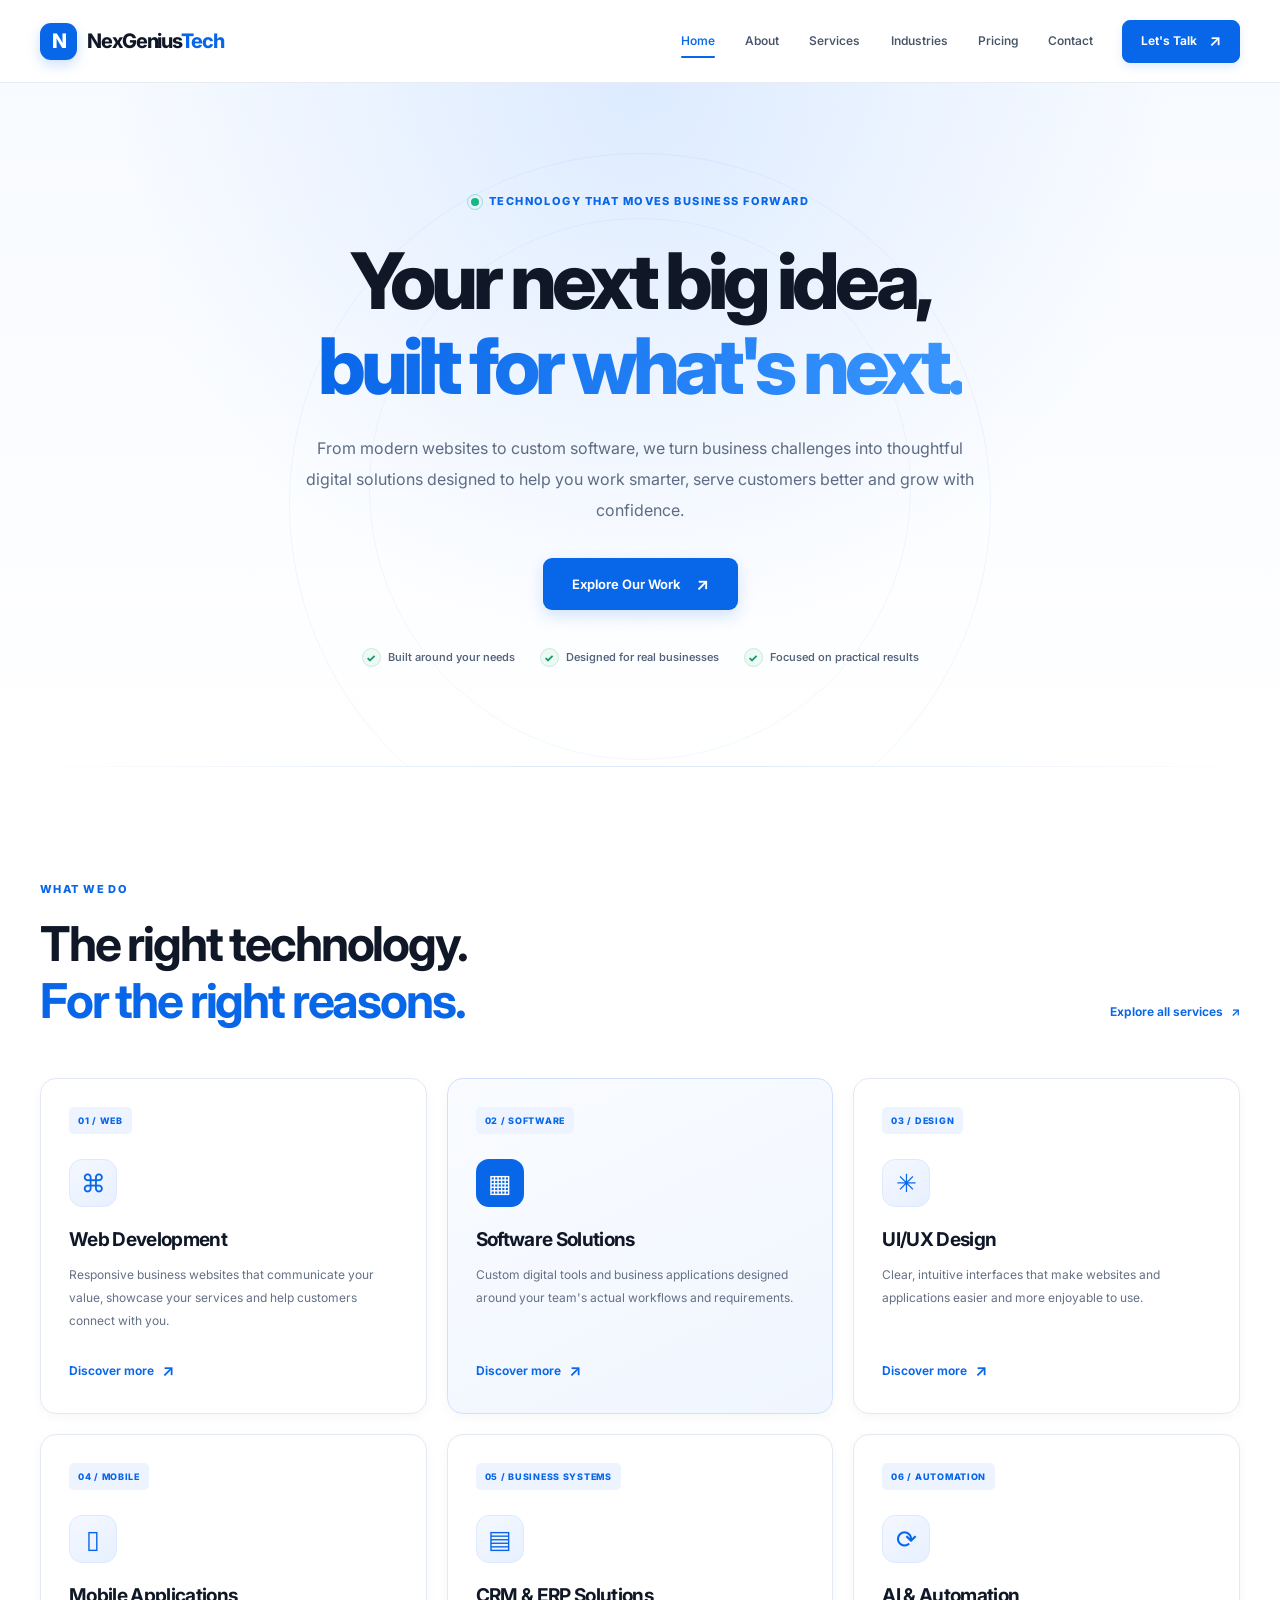
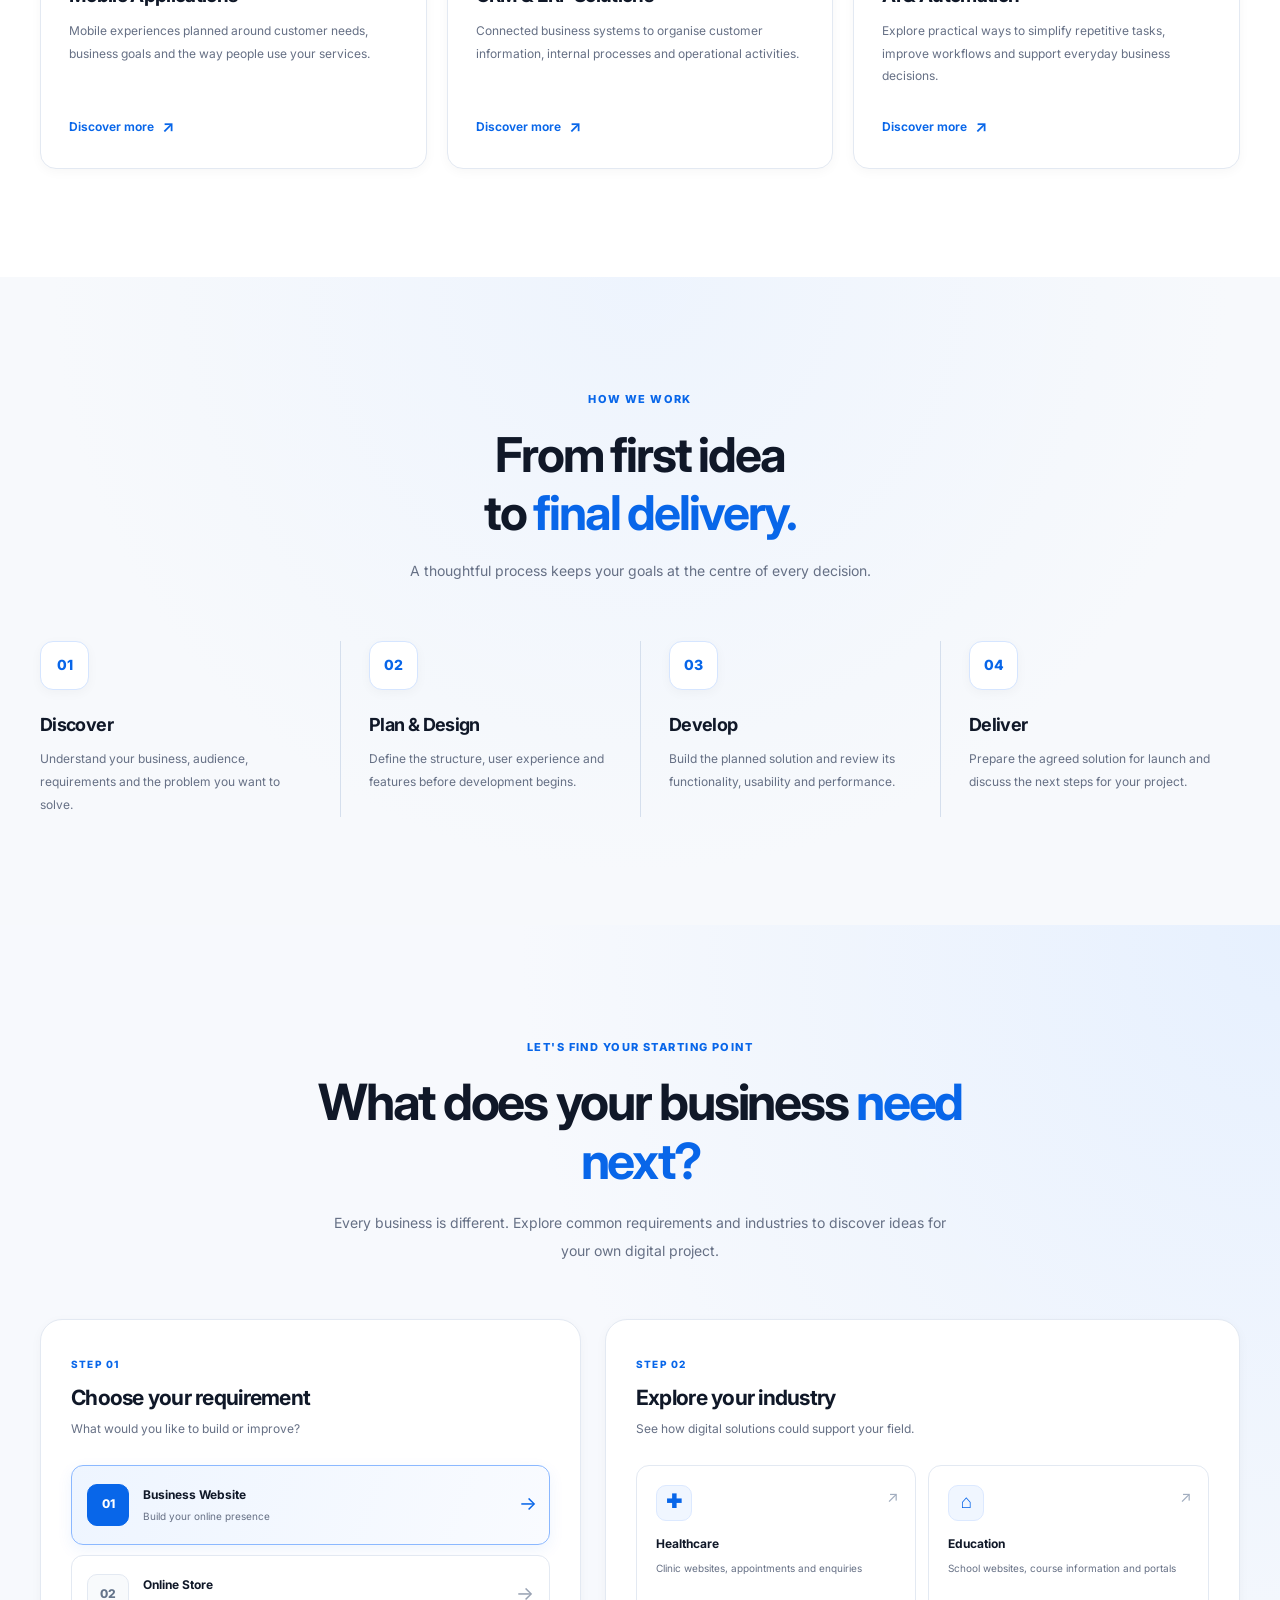
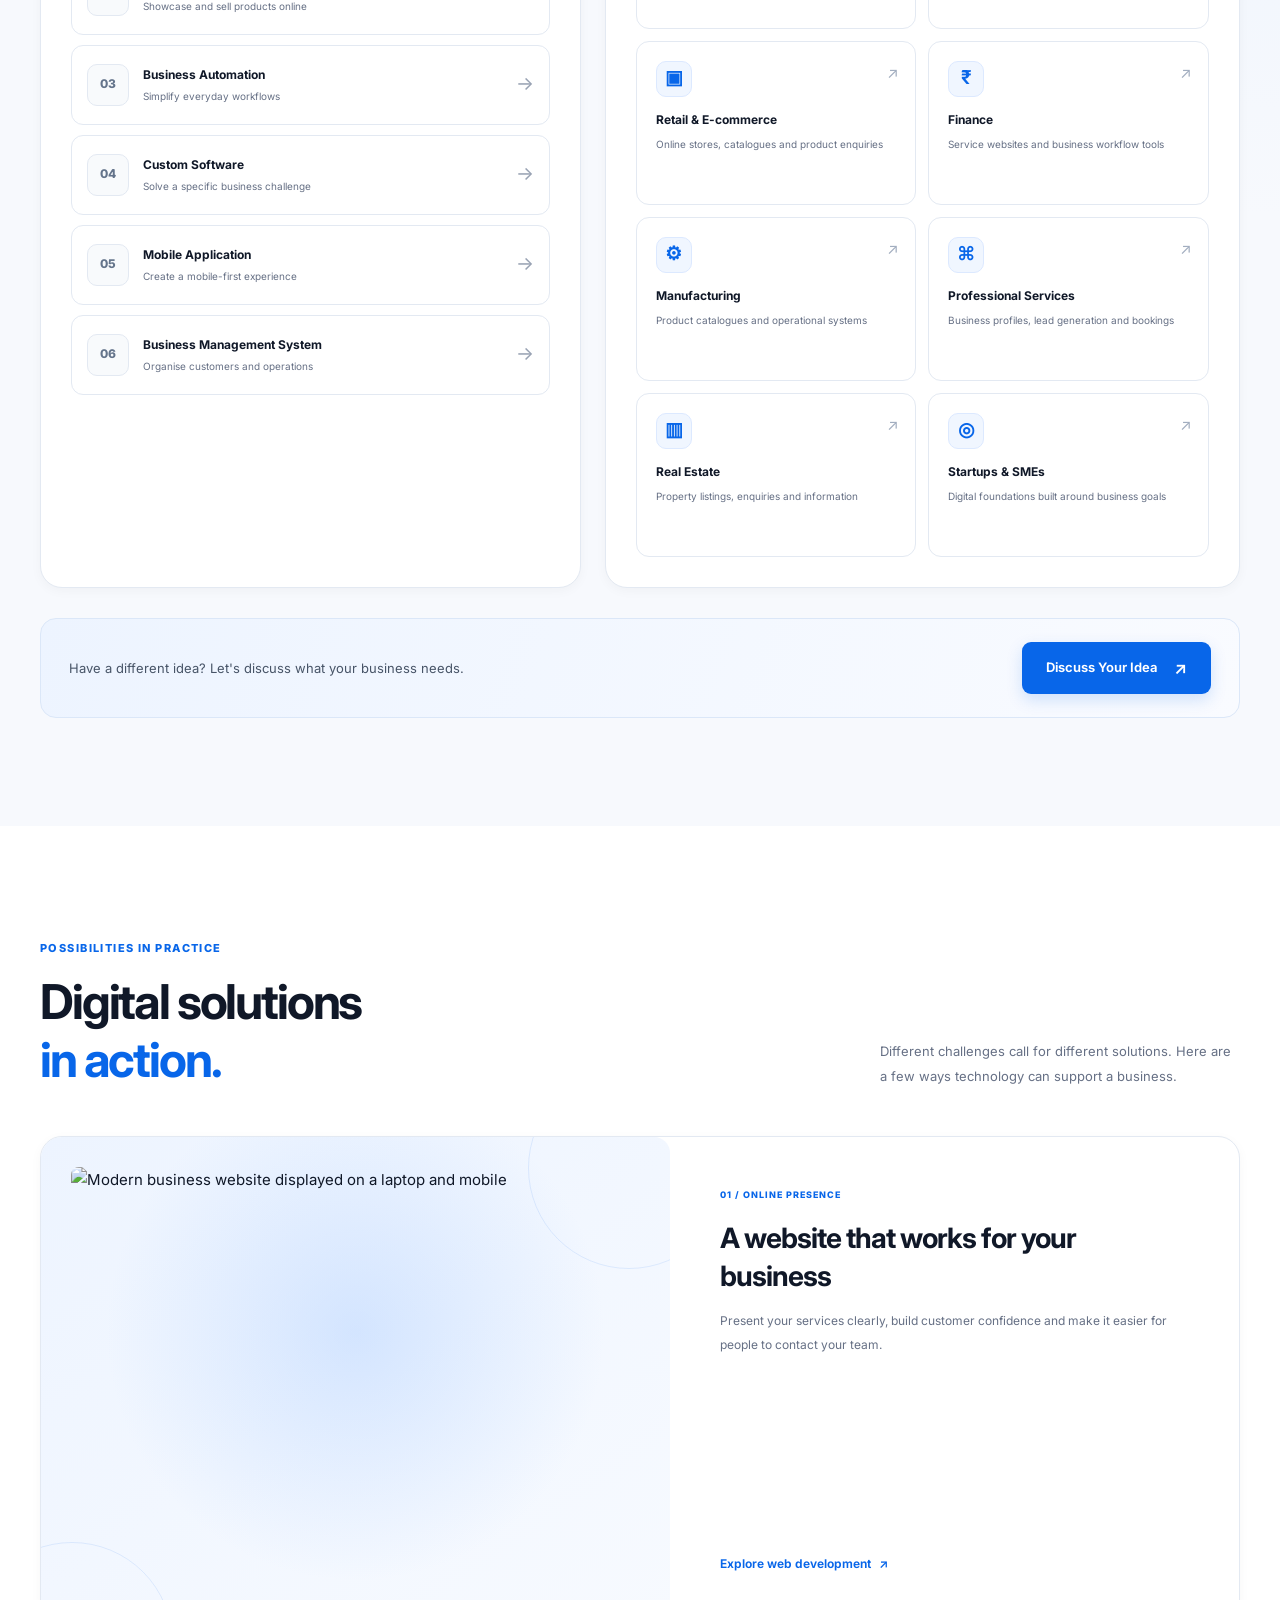
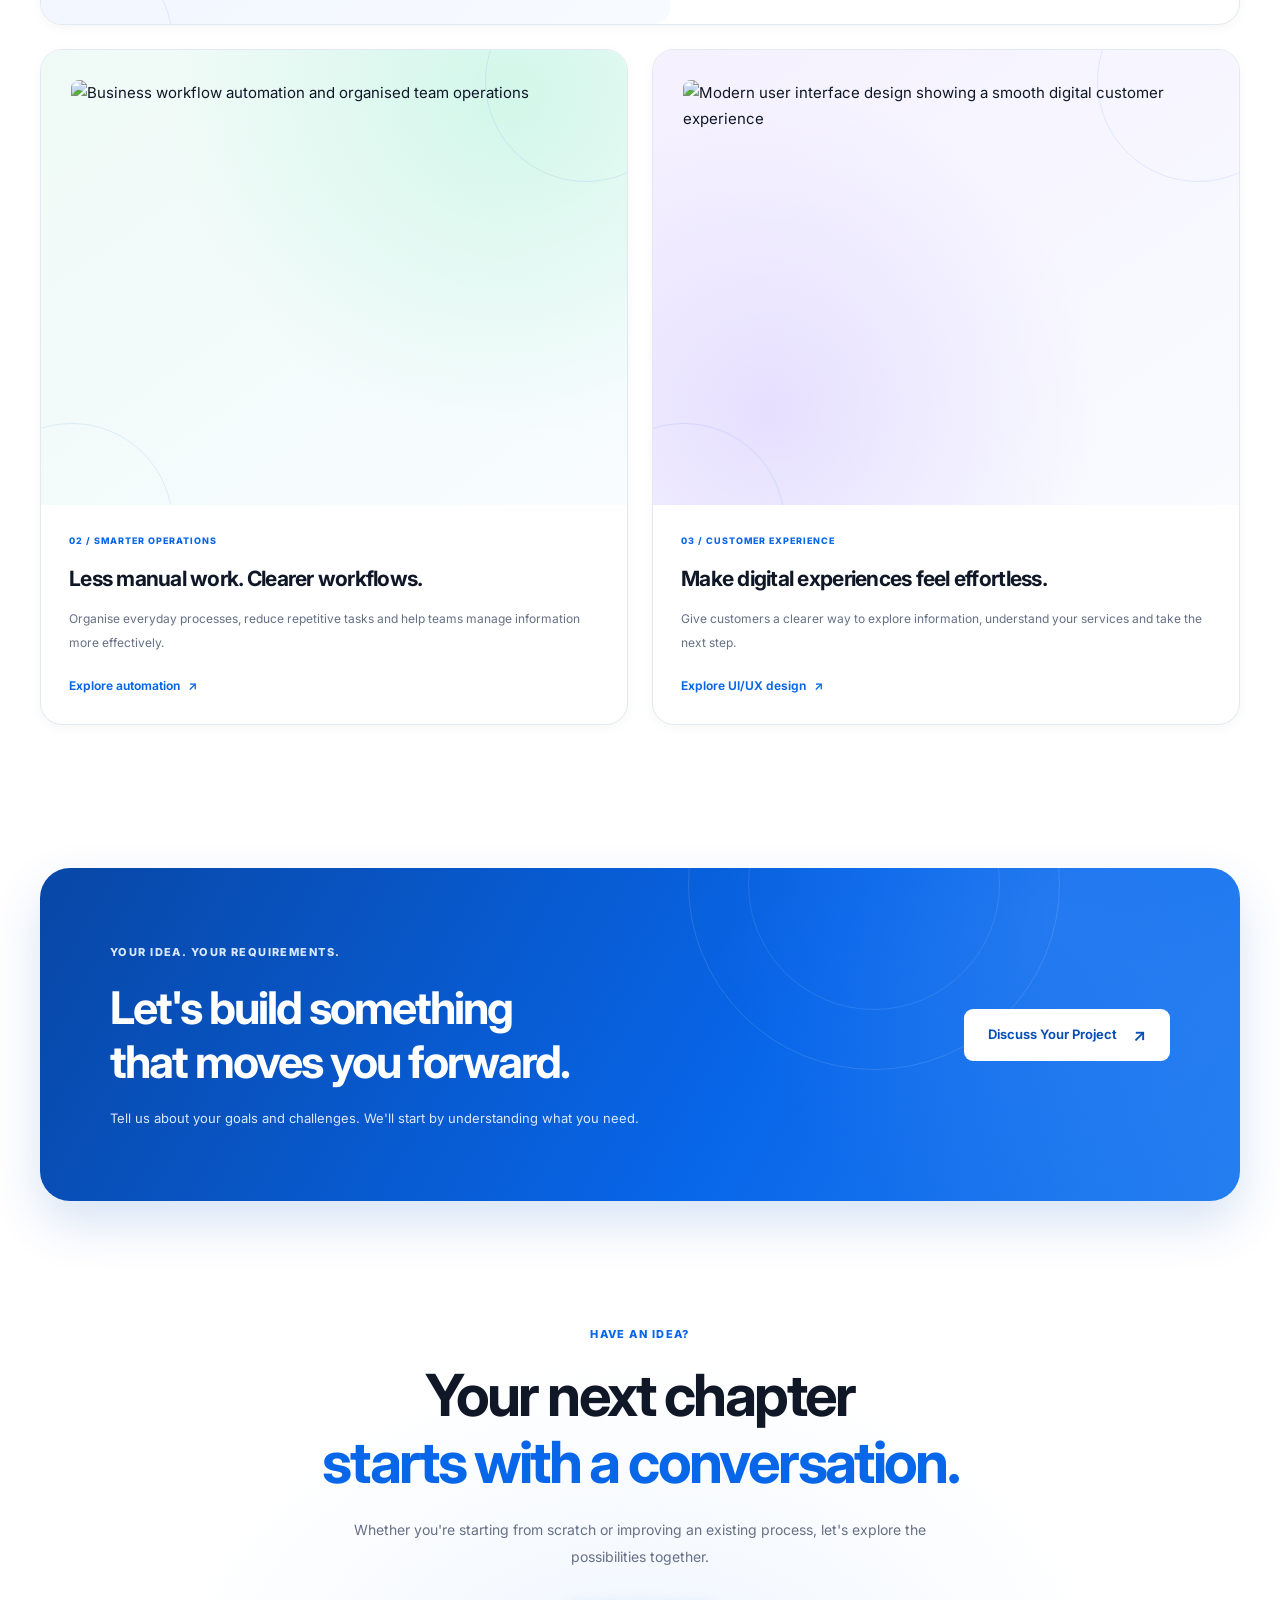
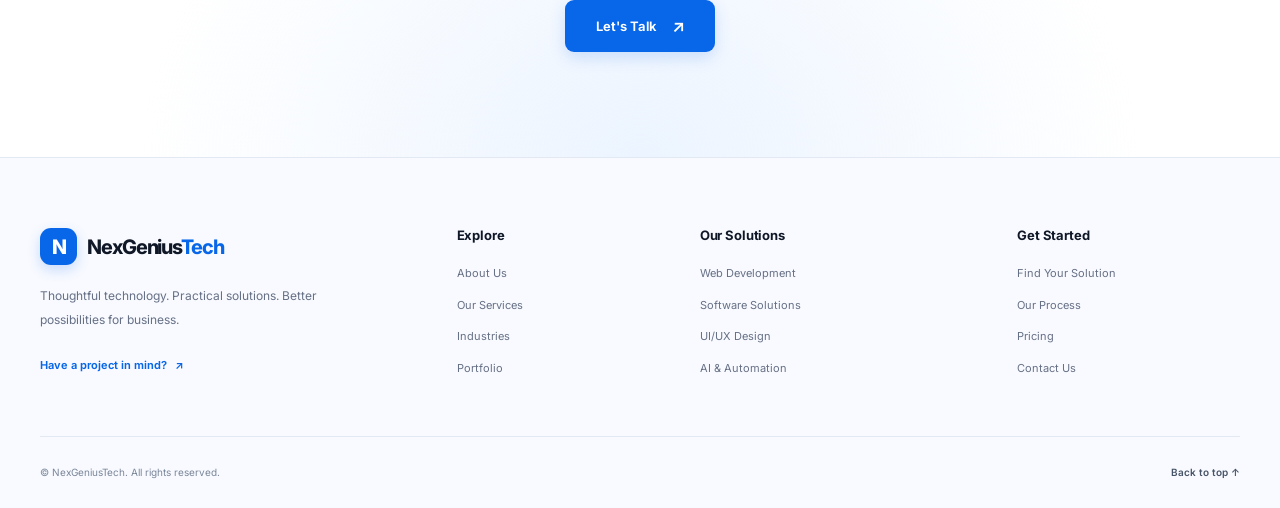
==== commit a13dbb79: "Add 'Contact' link and defer script loading" ====
--- a/index.html
+++ b/index.html
@@ -50,11 +50,17 @@
         </button>
 
         <div class="nav-menu" id="navMenu">
-          <a class="nav-link active" href="#index" aria-current="page">Home</a>
-          <a class="nav-link" href="./about.html">About</a>
-          <a class="nav-link" href="/services.html">Services</a>
-          <a class="nav-link" href="/industries.html">Industries</a>
-          <a class="nav-link" href="/pricing.html">Pricing</a>
+
+
+      <a class="nav-link active" href="./index.html" aria-current="page">Home</a>
+      <a class="nav-link" href="./about.html">About</a>
+      <a class="nav-link" href="./services.html">Services</a>
+      <a class="nav-link" href="./industries.html">Industries</a>
+      <a class="nav-link" href="./pricing.html">Pricing</a>
+      <a class="nav-link" href="./contact.html">Contact</a>
+
+
+
 
           <a class="nav-cta" href="contact.html">
             Let's Talk <span aria-hidden="true">↗</span>
@@ -706,7 +712,7 @@
     </footer>
 
    
-<script src="./script.js"></script>
+<script src="./script.js defer "></script>
 
   </body>
 </html>
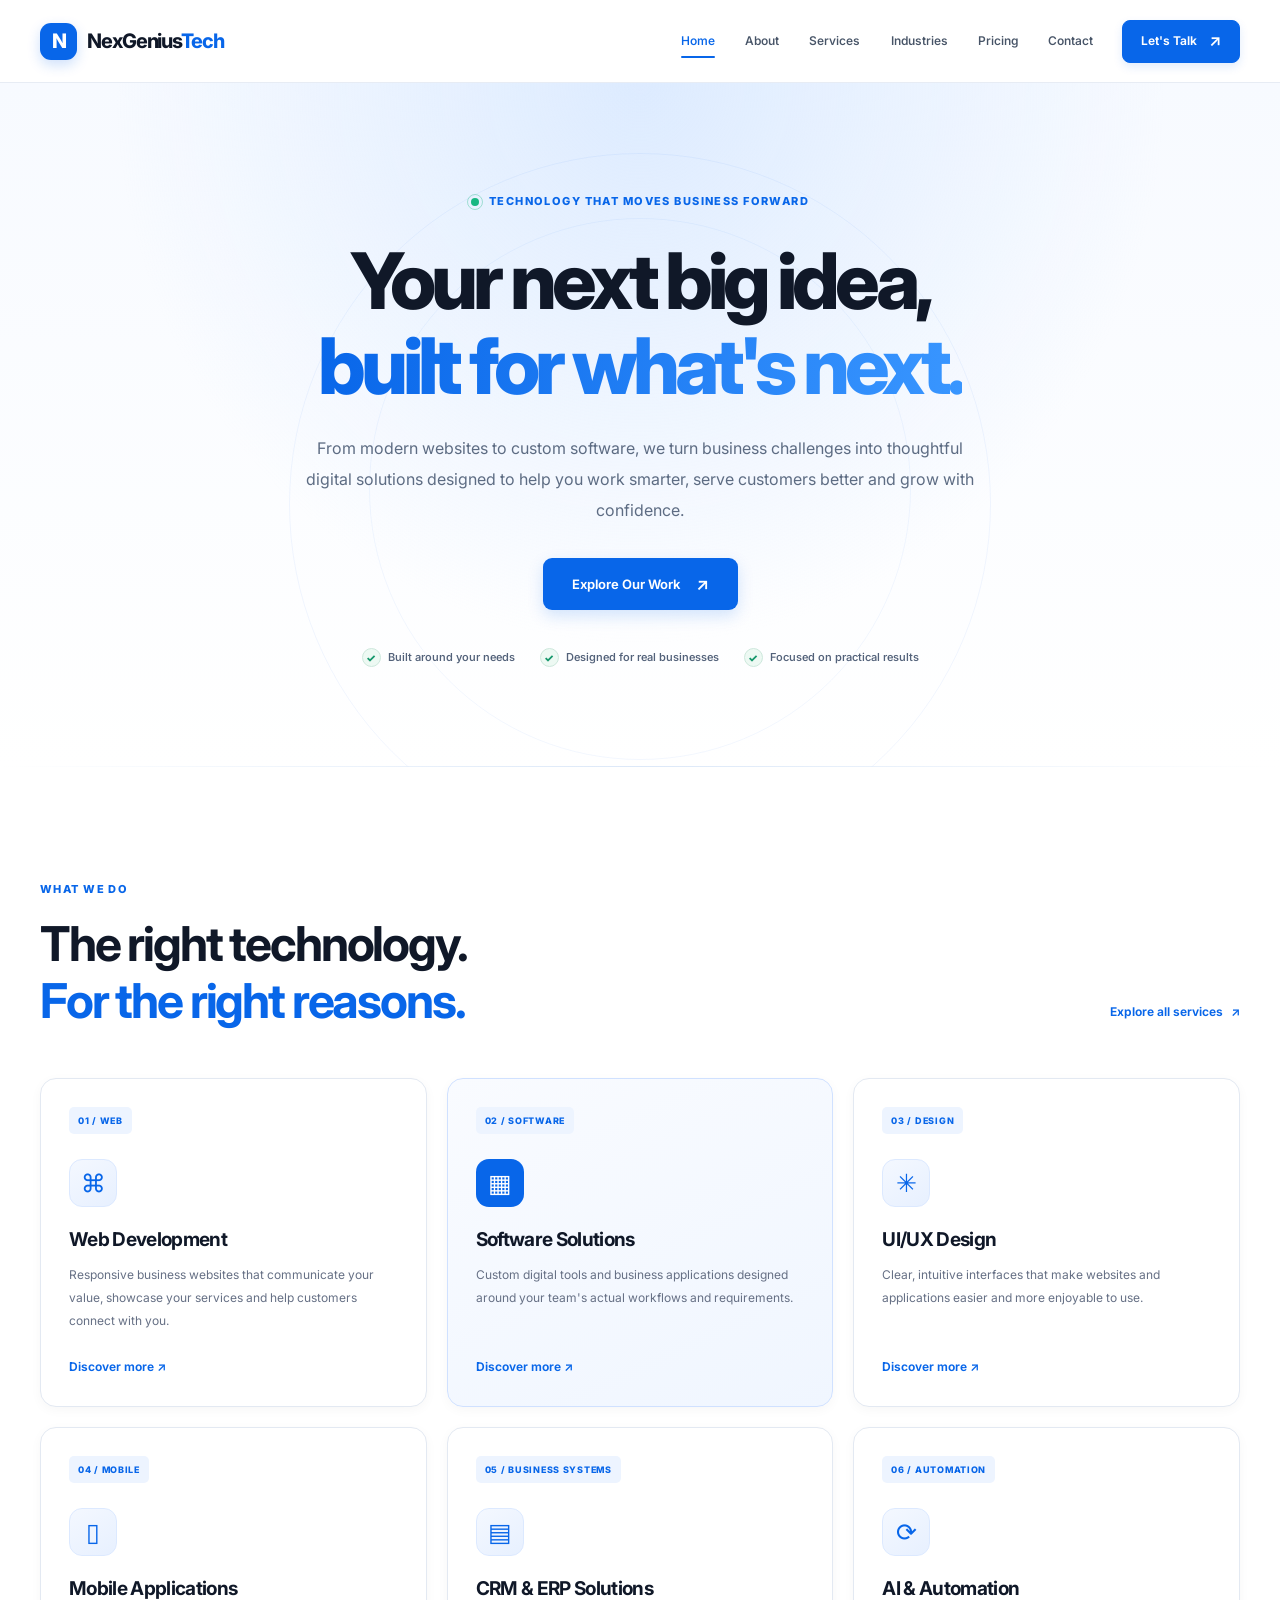
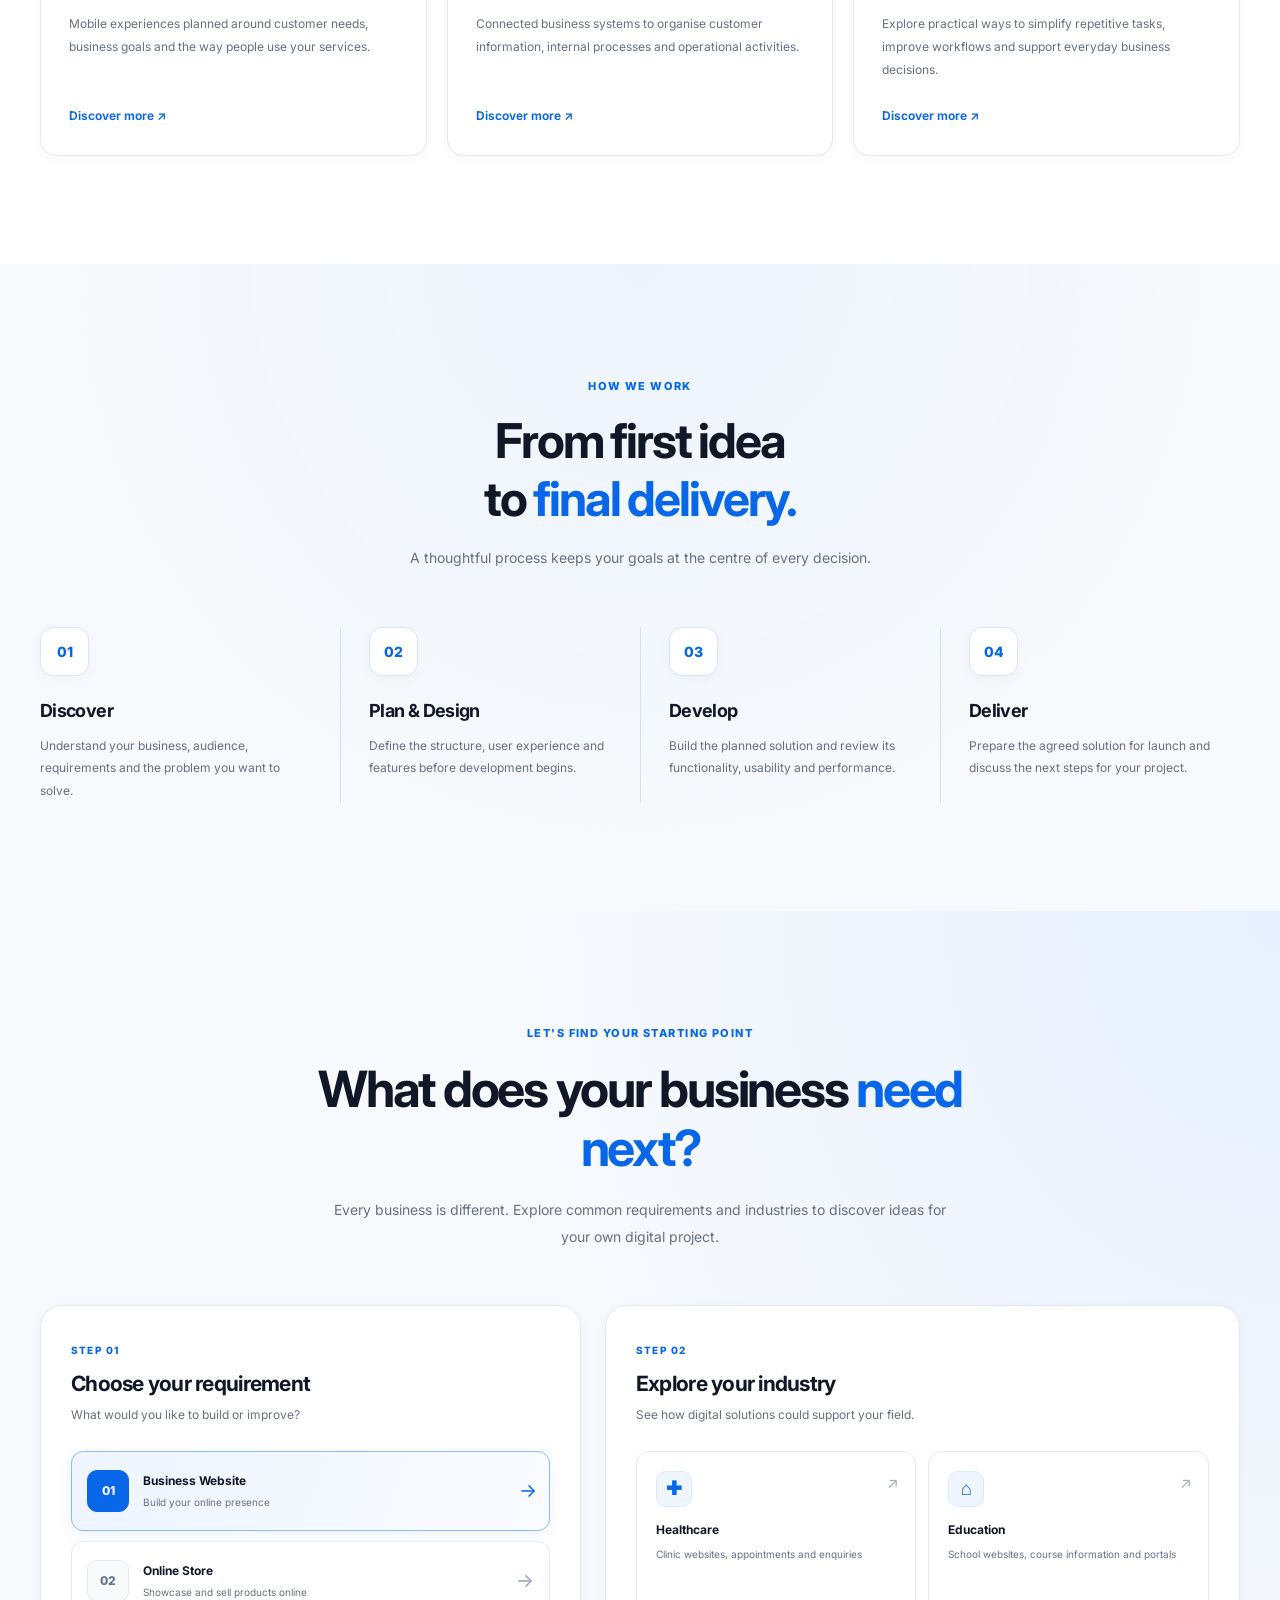
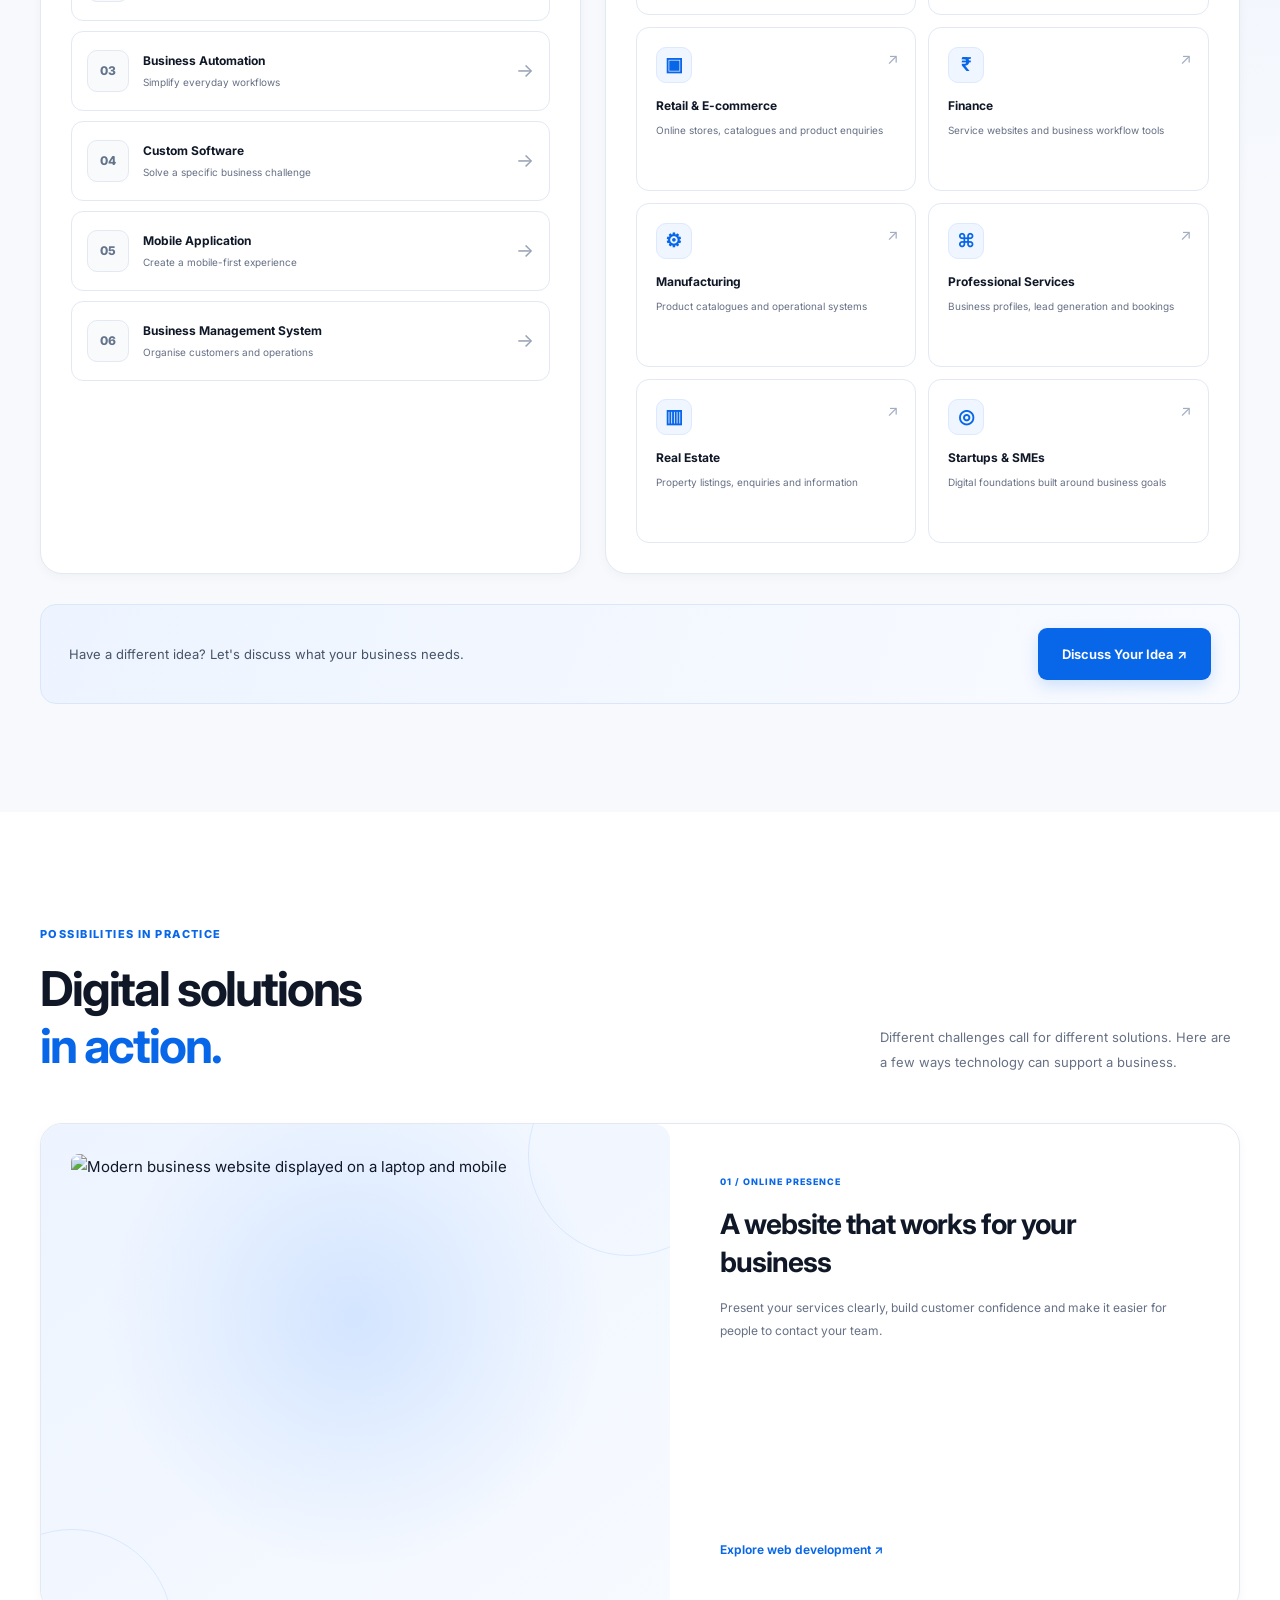
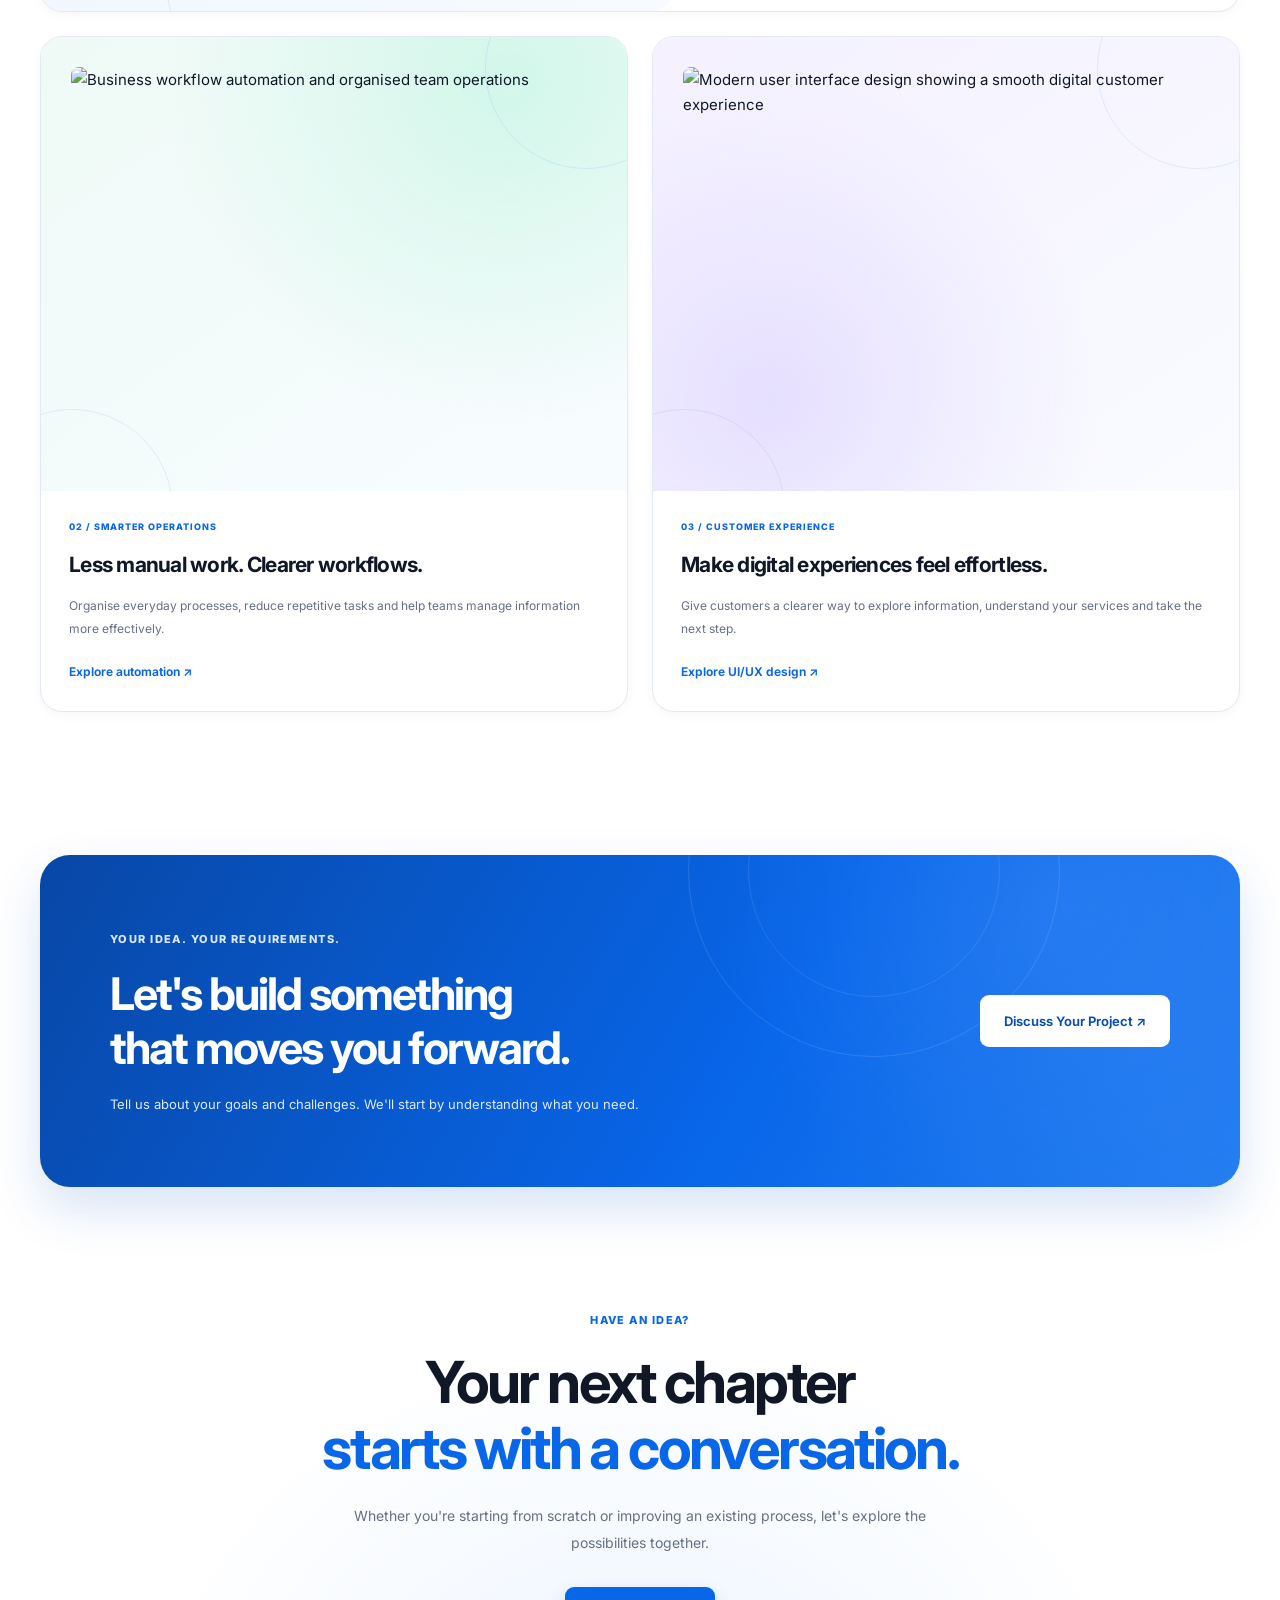
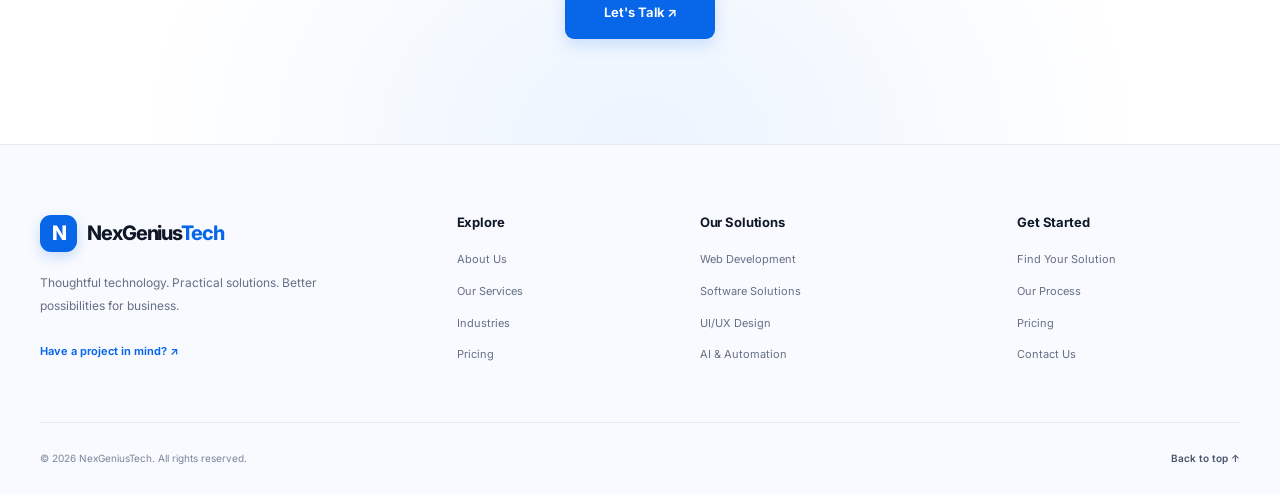
==== commit aea5b0aa: "Update index.html" ====
--- a/index.html
+++ b/index.html
@@ -1,718 +1,416 @@
 <!doctype html>
 <html lang="en">
-  <head>
-    <meta charset="UTF-8" />
-    <meta name="viewport" content="width=device-width, initial-scale=1.0" />
-
-    <meta
-      name="description"
-      content="NexGeniusTech builds modern websites, custom software and practical digital solutions for businesses across industries."
-    />
-
-    <meta name="theme-color" content="#ffffff" />
-
-    <title>NexGeniusTech | Digital Solutions for Business</title>
-
-    <link rel="preconnect" href="https://fonts.googleapis.com" />
-    <link rel="preconnect" href="https://fonts.gstatic.com" crossorigin />
-
-    <link
-      href="https://fonts.googleapis.com/css2?family=Inter:wght@400;500;600;700;800&display=swap"
-      rel="stylesheet"
-    />
-
-
-<link rel="stylesheet" href="./style.css">
-
-  </head>
-
-  <body>
-    <!-- ==================== HEADER ==================== -->
-
-    <header class="site-header">
-      <nav class="navbar container" aria-label="Main navigation">
-        <a href="index.html" class="brand" aria-label="NexGeniusTech home">
+<head>
+  <meta charset="UTF-8">
+  <meta name="viewport" content="width=device-width, initial-scale=1.0">
+
+  <meta
+    name="description"
+    content="NexGeniusTech builds modern websites, custom software and practical digital solutions for businesses across industries."
+  >
+
+  <meta name="theme-color" content="#ffffff">
+
+  <title>NexGeniusTech | Digital Solutions for Business</title>
+
+  <link rel="preconnect" href="https://fonts.googleapis.com">
+  <link rel="preconnect" href="https://fonts.gstatic.com" crossorigin>
+
+  <link
+    href="https://fonts.googleapis.com/css2?family=Inter:wght@400;500;600;700;800&display=swap"
+    rel="stylesheet"
+  >
+
+  <link rel="stylesheet" href="./style.css">
+</head>
+
+<body>
+  <!-- HEADER / NAVBAR -->
+  <header class="site-header">
+    <nav class="navbar container" aria-label="Main navigation">
+
+      <a href="./index.html" class="brand" aria-label="NexGeniusTech home">
+        <span class="brand-icon">N</span>
+        <span>NexGenius<span class="accent">Tech</span></span>
+      </a>
+
+      <button
+        class="menu-toggle"
+        id="menuToggle"
+        type="button"
+        aria-label="Open navigation"
+        aria-expanded="false"
+        aria-controls="navMenu"
+      >
+        <span></span>
+        <span></span>
+        <span></span>
+      </button>
+
+      <div class="nav-menu" id="navMenu">
+        <a class="nav-link active" href="./index.html" aria-current="page">Home</a>
+        <a class="nav-link" href="./about.html">About</a>
+        <a class="nav-link" href="./services.html">Services</a>
+        <a class="nav-link" href="./industries.html">Industries</a>
+        <a class="nav-link" href="./pricing.html">Pricing</a>
+        <a class="nav-link" href="./contact.html">Contact</a>
+
+        <a class="nav-cta" href="./contact.html">
+          Let's Talk <span aria-hidden="true">↗</span>
+        </a>
+      </div>
+    </nav>
+  </header>
+
+  <main>
+    <!-- HERO -->
+    <section class="hero" id="home">
+      <div class="container hero-container">
+        <div class="hero-content">
+          <span class="eyebrow">
+            <span class="live-dot" aria-hidden="true"></span>
+            TECHNOLOGY THAT MOVES BUSINESS FORWARD
+          </span>
+
+          <h1>
+            Your next big idea,
+            <br>
+            <span>built for what's next.</span>
+          </h1>
+
+          <p class="hero-description">
+            From modern websites to custom software, we turn business
+            challenges into thoughtful digital solutions designed to help you
+            work smarter, serve customers better and grow with confidence.
+          </p>
+
+          <div class="hero-actions">
+            <a href="#solutions-in-action" class="button button-primary">
+              Explore Our Work <span aria-hidden="true">↗</span>
+            </a>
+          </div>
+
+          <div class="hero-trust-row">
+            <span><span class="trust-check">✓</span> Built around your needs</span>
+            <span><span class="trust-check">✓</span> Designed for real businesses</span>
+            <span><span class="trust-check">✓</span> Focused on practical results</span>
+          </div>
+        </div>
+      </div>
+
+      <div class="hero-bottom-line" aria-hidden="true"></div>
+    </section>
+
+    <!-- SERVICES -->
+    <section class="section services-section" id="services">
+      <div class="container">
+        <div class="section-heading">
+          <div>
+            <span class="eyebrow">WHAT WE DO</span>
+            <h2>The right technology.<br><span>For the right reasons.</span></h2>
+          </div>
+
+          <a href="./services.html" class="text-link">
+            Explore all services <span aria-hidden="true">↗</span>
+          </a>
+        </div>
+
+        <div class="service-grid">
+          <article class="service-card">
+            <span class="service-number">01 / WEB</span>
+            <div class="service-icon" aria-hidden="true">⌘</div>
+            <h3>Web Development</h3>
+            <p>Responsive business websites that communicate your value, showcase your services and help customers connect with you.</p>
+            <a href="./services.html#web-development" class="card-link">Discover more ↗</a>
+          </article>
+
+          <article class="service-card featured-service">
+            <span class="service-number">02 / SOFTWARE</span>
+            <div class="service-icon" aria-hidden="true">▦</div>
+            <h3>Software Solutions</h3>
+            <p>Custom digital tools and business applications designed around your team's actual workflows and requirements.</p>
+            <a href="./services.html#software-solutions" class="card-link">Discover more ↗</a>
+          </article>
+
+          <article class="service-card">
+            <span class="service-number">03 / DESIGN</span>
+            <div class="service-icon" aria-hidden="true">✳</div>
+            <h3>UI/UX Design</h3>
+            <p>Clear, intuitive interfaces that make websites and applications easier and more enjoyable to use.</p>
+            <a href="./services.html#ui-ux-design" class="card-link">Discover more ↗</a>
+          </article>
+
+          <article class="service-card">
+            <span class="service-number">04 / MOBILE</span>
+            <div class="service-icon" aria-hidden="true">▯</div>
+            <h3>Mobile Applications</h3>
+            <p>Mobile experiences planned around customer needs, business goals and the way people use your services.</p>
+            <a href="./services.html#mobile-applications" class="card-link">Discover more ↗</a>
+          </article>
+
+          <article class="service-card">
+            <span class="service-number">05 / BUSINESS SYSTEMS</span>
+            <div class="service-icon" aria-hidden="true">▤</div>
+            <h3>CRM & ERP Solutions</h3>
+            <p>Connected business systems to organise customer information, internal processes and operational activities.</p>
+            <a href="./services.html#business-systems" class="card-link">Discover more ↗</a>
+          </article>
+
+          <article class="service-card">
+            <span class="service-number">06 / AUTOMATION</span>
+            <div class="service-icon" aria-hidden="true">⟳</div>
+            <h3>AI & Automation</h3>
+            <p>Explore practical ways to simplify repetitive tasks, improve workflows and support everyday business decisions.</p>
+            <a href="./services.html#ai-automation" class="card-link">Discover more ↗</a>
+          </article>
+        </div>
+      </div>
+    </section>
+
+    <!-- HOW WE WORK -->
+    <section class="section process-section" id="process">
+      <div class="container">
+        <div class="center-heading">
+          <span class="eyebrow">HOW WE WORK</span>
+          <h2>From first idea<br>to <span>final delivery.</span></h2>
+          <p>A thoughtful process keeps your goals at the centre of every decision.</p>
+        </div>
+
+        <div class="process-grid">
+          <article class="process-item">
+            <span class="process-count">01</span>
+            <h3>Discover</h3>
+            <p>Understand your business, audience, requirements and the problem you want to solve.</p>
+          </article>
+
+          <article class="process-item">
+            <span class="process-count">02</span>
+            <h3>Plan & Design</h3>
+            <p>Define the structure, user experience and features before development begins.</p>
+          </article>
+
+          <article class="process-item">
+            <span class="process-count">03</span>
+            <h3>Develop</h3>
+            <p>Build the planned solution and review its functionality, usability and performance.</p>
+          </article>
+
+          <article class="process-item">
+            <span class="process-count">04</span>
+            <h3>Deliver</h3>
+            <p>Prepare the agreed solution for launch and discuss the next steps for your project.</p>
+          </article>
+        </div>
+      </div>
+    </section>
+
+    <!-- SOLUTION FINDER -->
+    <section class="section solution-finder" id="solution-finder">
+      <div class="container">
+        <div class="solution-heading">
+          <span class="eyebrow">LET'S FIND YOUR STARTING POINT</span>
+          <h2>What does your business <span>need next?</span></h2>
+          <p>Every business is different. Explore common requirements and industries to discover ideas for your own digital project.</p>
+        </div>
+
+        <div class="solution-layout">
+          <div class="solution-options">
+            <div class="solution-column-heading">
+              <span class="solution-step">STEP 01</span>
+              <h3>Choose your requirement</h3>
+              <p>What would you like to build or improve?</p>
+            </div>
+
+            <label class="solution-option">
+              <input type="radio" name="businessNeed" value="business-website" checked>
+              <span class="solution-icon">01</span>
+              <span class="solution-option-text"><strong>Business Website</strong><small>Build your online presence</small></span>
+              <span class="solution-arrow" aria-hidden="true">→</span>
+            </label>
+
+            <label class="solution-option">
+              <input type="radio" name="businessNeed" value="ecommerce">
+              <span class="solution-icon">02</span>
+              <span class="solution-option-text"><strong>Online Store</strong><small>Showcase and sell products online</small></span>
+              <span class="solution-arrow" aria-hidden="true">→</span>
+            </label>
+
+            <label class="solution-option">
+              <input type="radio" name="businessNeed" value="automation">
+              <span class="solution-icon">03</span>
+              <span class="solution-option-text"><strong>Business Automation</strong><small>Simplify everyday workflows</small></span>
+              <span class="solution-arrow" aria-hidden="true">→</span>
+            </label>
+
+            <label class="solution-option">
+              <input type="radio" name="businessNeed" value="custom">
+              <span class="solution-icon">04</span>
+              <span class="solution-option-text"><strong>Custom Software</strong><small>Solve a specific business challenge</small></span>
+              <span class="solution-arrow" aria-hidden="true">→</span>
+            </label>
+
+            <label class="solution-option">
+              <input type="radio" name="businessNeed" value="mobile-app">
+              <span class="solution-icon">05</span>
+              <span class="solution-option-text"><strong>Mobile Application</strong><small>Create a mobile-first experience</small></span>
+              <span class="solution-arrow" aria-hidden="true">→</span>
+            </label>
+
+            <label class="solution-option">
+              <input type="radio" name="businessNeed" value="business-system">
+              <span class="solution-icon">06</span>
+              <span class="solution-option-text"><strong>Business Management System</strong><small>Organise customers and operations</small></span>
+              <span class="solution-arrow" aria-hidden="true">→</span>
+            </label>
+          </div>
+
+          <div class="industry-explorer">
+            <div class="solution-column-heading">
+              <span class="solution-step">STEP 02</span>
+              <h3>Explore your industry</h3>
+              <p>See how digital solutions could support your field.</p>
+            </div>
+
+            <div class="industry-grid">
+              <a class="industry-card" href="./industries.html#healthcare"><span class="industry-icon">✚</span><strong>Healthcare</strong><small>Clinic websites, appointments and enquiries</small><span class="industry-arrow">↗</span></a>
+              <a class="industry-card" href="./industries.html#education"><span class="industry-icon">⌂</span><strong>Education</strong><small>School websites, course information and portals</small><span class="industry-arrow">↗</span></a>
+              <a class="industry-card" href="./industries.html#retail"><span class="industry-icon">▣</span><strong>Retail & E-commerce</strong><small>Online stores, catalogues and product enquiries</small><span class="industry-arrow">↗</span></a>
+              <a class="industry-card" href="./industries.html#finance"><span class="industry-icon">₹</span><strong>Finance</strong><small>Service websites and business workflow tools</small><span class="industry-arrow">↗</span></a>
+              <a class="industry-card" href="./industries.html#manufacturing"><span class="industry-icon">⚙</span><strong>Manufacturing</strong><small>Product catalogues and operational systems</small><span class="industry-arrow">↗</span></a>
+              <a class="industry-card" href="./industries.html#professional-services"><span class="industry-icon">⌘</span><strong>Professional Services</strong><small>Business profiles, lead generation and bookings</small><span class="industry-arrow">↗</span></a>
+              <a class="industry-card" href="./industries.html#real-estate"><span class="industry-icon">▥</span><strong>Real Estate</strong><small>Property listings, enquiries and information</small><span class="industry-arrow">↗</span></a>
+              <a class="industry-card" href="./industries.html#startups"><span class="industry-icon">◎</span><strong>Startups & SMEs</strong><small>Digital foundations built around business goals</small><span class="industry-arrow">↗</span></a>
+            </div>
+          </div>
+        </div>
+
+        <div class="solution-bottom">
+          <p>Have a different idea? Let's discuss what your business needs.</p>
+          <a href="./contact.html" class="button button-primary">Discuss Your Idea ↗</a>
+        </div>
+      </div>
+    </section>
+
+    <!-- DIGITAL SOLUTIONS -->
+    <section class="section ideas-section" id="solutions-in-action">
+      <div class="container">
+        <div class="section-heading">
+          <div>
+            <span class="eyebrow">POSSIBILITIES IN PRACTICE</span>
+            <h2>Digital solutions<br><span>in action.</span></h2>
+          </div>
+          <p class="section-intro">Different challenges call for different solutions. Here are a few ways technology can support a business.</p>
+        </div>
+
+        <div class="ideas-grid">
+          <article class="idea-card idea-card-primary">
+            <div class="idea-visual idea-visual-website">
+              <img src="./public/images/business_website_blog.png" alt="Modern business website displayed on a laptop and mobile" class="idea-image" width="600" height="450" loading="lazy">
+            </div>
+            <div class="idea-copy">
+              <span class="idea-category">01 / ONLINE PRESENCE</span>
+              <h3>A website that works for your business</h3>
+              <p>Present your services clearly, build customer confidence and make it easier for people to contact your team.</p>
+              <a href="./services.html#web-development" class="text-link">Explore web development ↗</a>
+            </div>
+          </article>
+
+          <article class="idea-card">
+            <div class="idea-visual idea-visual-workflow">
+              <img src="./public/images/manual.jpeg" alt="Business workflow automation and organised team operations" class="idea-image" width="600" height="450" loading="lazy">
+            </div>
+            <div class="idea-copy">
+              <span class="idea-category">02 / SMARTER OPERATIONS</span>
+              <h3>Less manual work. Clearer workflows.</h3>
+              <p>Organise everyday processes, reduce repetitive tasks and help teams manage information more effectively.</p>
+              <a href="./services.html#ai-automation" class="text-link">Explore automation ↗</a>
+            </div>
+          </article>
+
+          <article class="idea-card">
+            <div class="idea-visual idea-visual-experience">
+              <img src="./public/images/101_UX_vs_UI_illustration_blog-1.png" alt="Modern user interface design showing a smooth digital customer experience" class="idea-image" width="600" height="450" loading="lazy">
+            </div>
+            <div class="idea-copy">
+              <span class="idea-category">03 / CUSTOMER EXPERIENCE</span>
+              <h3>Make digital experiences feel effortless.</h3>
+              <p>Give customers a clearer way to explore information, understand your services and take the next step.</p>
+              <a href="./services.html#ui-ux-design" class="text-link">Explore UI/UX design ↗</a>
+            </div>
+          </article>
+        </div>
+      </div>
+    </section>
+
+    <!-- PROJECT CTA -->
+    <section class="section pricing-section" id="start-project">
+      <div class="container">
+        <div class="pricing-banner">
+          <div>
+            <span class="eyebrow light-eyebrow">YOUR IDEA. YOUR REQUIREMENTS.</span>
+            <h2>Let's build something<br>that moves you forward.</h2>
+            <p>Tell us about your goals and challenges. We'll start by understanding what you need.</p>
+          </div>
+          <a href="./contact.html" class="button button-white">Discuss Your Project ↗</a>
+        </div>
+      </div>
+    </section>
+
+    <!-- CONTACT CTA -->
+    <section class="section contact-section" id="contact">
+      <div class="container contact-inner">
+        <span class="eyebrow">HAVE AN IDEA?</span>
+        <h2>Your next chapter<br><span>starts with a conversation.</span></h2>
+        <p>Whether you're starting from scratch or improving an existing process, let's explore the possibilities together.</p>
+        <a href="./contact.html" class="button button-primary">Let's Talk ↗</a>
+      </div>
+    </section>
+  </main>
+
+  <!-- FOOTER -->
+  <footer class="site-footer">
+    <div class="container footer-main">
+      <div class="footer-brand">
+        <a href="./index.html" class="brand">
           <span class="brand-icon">N</span>
           <span>NexGenius<span class="accent">Tech</span></span>
         </a>
 
-        <button
-          class="menu-toggle"
-          id="menuToggle"
-          type="button"
-          aria-label="Open navigation"
-          aria-expanded="false"
-          aria-controls="navMenu"
-        >
-          <span></span>
-          <span></span>
-          <span></span>
-        </button>
-
-        <div class="nav-menu" id="navMenu">
-
-
-      <a class="nav-link active" href="./index.html" aria-current="page">Home</a>
-      <a class="nav-link" href="./about.html">About</a>
-      <a class="nav-link" href="./services.html">Services</a>
-      <a class="nav-link" href="./industries.html">Industries</a>
-      <a class="nav-link" href="./pricing.html">Pricing</a>
-      <a class="nav-link" href="./contact.html">Contact</a>
-
-
-
-
-          <a class="nav-cta" href="contact.html">
-            Let's Talk <span aria-hidden="true">↗</span>
-          </a>
-        </div>
-      </nav>
-    </header>
-
-    <main>
-      <!-- ==================== HERO ==================== -->
-
-      <section class="hero" id="home">
-        <div class="container hero-container">
-          <div class="hero-content">
-            <span class="eyebrow">
-              <span class="live-dot" aria-hidden="true"></span>
-              TECHNOLOGY THAT MOVES BUSINESS FORWARD
-            </span>
-
-            <h1>
-              Your next big idea,
-              <br />
-              <span>built for what's next.</span>
-            </h1>
-
-            <p class="hero-description">
-              From modern websites to custom software, we turn business
-              challenges into thoughtful digital solutions designed to help you
-              work smarter, serve customers better and grow with confidence.
-            </p>
-
-            <div class="hero-actions">
-              <a href="#solutions-in-action" class="button button-primary">
-                Explore Our Work <span aria-hidden="true">↗</span>
-              </a>
-            </div>
-
-            <div class="hero-trust-row">
-              <span
-                ><span class="trust-check">✓</span> Built around your
-                needs</span
-              >
-              <span
-                ><span class="trust-check">✓</span> Designed for real
-                businesses</span
-              >
-              <span
-                ><span class="trust-check">✓</span> Focused on practical
-                results</span
-              >
-            </div>
-          </div>
-        </div>
-
-        <div class="hero-bottom-line" aria-hidden="true"></div>
-      </section>
-
-      <!-- ==================== SERVICES ==================== -->
-
-      <section class="section services-section" id="services">
-        <div class="container">
-          <div class="section-heading">
-            <div>
-              <span class="eyebrow">WHAT WE DO</span>
-
-              <h2>
-                The right technology.
-                <br />
-                <span>For the right reasons.</span>
-              </h2>
-            </div>
-
-            <a href="services.html" class="text-link">
-              Explore all services <span aria-hidden="true">↗</span>
-            </a>
-          </div>
-
-          <div class="service-grid">
-            <article class="service-card">
-              <span class="service-number">01 / WEB</span>
-              <div class="service-icon" aria-hidden="true">⌘</div>
-
-              <h3>Web Development</h3>
-
-              <p>
-                Responsive business websites that communicate your value,
-                showcase your services and help customers connect with you.
-              </p>
-
-              <a href="services.html#web-development" class="card-link">
-                Discover more <span aria-hidden="true">↗</span>
-              </a>
-            </article>
-
-            <article class="service-card featured-service">
-              <span class="service-number">02 / SOFTWARE</span>
-              <div class="service-icon" aria-hidden="true">▦</div>
-
-              <h3>Software Solutions</h3>
-
-              <p>
-                Custom digital tools and business applications designed around
-                your team's actual workflows and requirements.
-              </p>
-
-              <a href="services.html#software-solutions" class="card-link">
-                Discover more <span aria-hidden="true">↗</span>
-              </a>
-            </article>
-
-            <article class="service-card">
-              <span class="service-number">03 / DESIGN</span>
-              <div class="service-icon" aria-hidden="true">✳</div>
-
-              <h3>UI/UX Design</h3>
-
-              <p>
-                Clear, intuitive interfaces that make websites and applications
-                easier and more enjoyable to use.
-              </p>
-
-              <a href="services.html#ui-ux-design" class="card-link">
-                Discover more <span aria-hidden="true">↗</span>
-              </a>
-            </article>
-
-            <article class="service-card">
-              <span class="service-number">04 / MOBILE</span>
-              <div class="service-icon" aria-hidden="true">▯</div>
-
-              <h3>Mobile Applications</h3>
-
-              <p>
-                Mobile experiences planned around customer needs, business goals
-                and the way people use your services.
-              </p>
-
-              <a href="services.html#mobile-applications" class="card-link">
-                Discover more <span aria-hidden="true">↗</span>
-              </a>
-            </article>
-
-            <article class="service-card">
-              <span class="service-number">05 / BUSINESS SYSTEMS</span>
-              <div class="service-icon" aria-hidden="true">▤</div>
-
-              <h3>CRM & ERP Solutions</h3>
-
-              <p>
-                Connected business systems to organise customer information,
-                internal processes and operational activities.
-              </p>
-
-              <a href="services.html#business-systems" class="card-link">
-                Discover more <span aria-hidden="true">↗</span>
-              </a>
-            </article>
-
-            <article class="service-card">
-              <span class="service-number">06 / AUTOMATION</span>
-              <div class="service-icon" aria-hidden="true">⟳</div>
-
-              <h3>AI & Automation</h3>
-
-              <p>
-                Explore practical ways to simplify repetitive tasks, improve
-                workflows and support everyday business decisions.
-              </p>
-
-              <a href="services.html#ai-automation" class="card-link">
-                Discover more <span aria-hidden="true">↗</span>
-              </a>
-            </article>
-          </div>
-        </div>
-      </section>
-
-      <!-- ==================== HOW WE WORK ==================== -->
-
-      <section class="section process-section" id="process">
-        <div class="container">
-          <div class="center-heading">
-            <span class="eyebrow">HOW WE WORK</span>
-
-            <h2>
-              From first idea
-              <br />
-              to <span>final delivery.</span>
-            </h2>
-
-            <p>
-              A thoughtful process keeps your goals at the centre of every
-              decision.
-            </p>
-          </div>
-
-          <div class="process-grid">
-            <article class="process-item">
-              <span class="process-count">01</span>
-              <h3>Discover</h3>
-              <p>
-                Understand your business, audience, requirements and the problem
-                you want to solve.
-              </p>
-            </article>
-
-            <article class="process-item">
-              <span class="process-count">02</span>
-              <h3>Plan & Design</h3>
-              <p>
-                Define the structure, user experience and features before
-                development begins.
-              </p>
-            </article>
-
-            <article class="process-item">
-              <span class="process-count">03</span>
-              <h3>Develop</h3>
-              <p>
-                Build the planned solution and review its functionality,
-                usability and performance.
-              </p>
-            </article>
-
-            <article class="process-item">
-              <span class="process-count">04</span>
-              <h3>Deliver</h3>
-              <p>
-                Prepare the agreed solution for launch and discuss the next
-                steps for your project.
-              </p>
-            </article>
-          </div>
-        </div>
-      </section>
-
-      <!-- ==================== CHOOSE YOUR REQUIREMENT ==================== -->
-
-      <section class="section solution-finder" id="solution-finder">
-        <div class="container">
-          <div class="solution-heading">
-            <span class="eyebrow">LET'S FIND YOUR STARTING POINT</span>
-
-            <h2>
-              What does your business
-              <span>need next?</span>
-            </h2>
-
-            <p>
-              Every business is different. Explore common requirements and
-              industries to discover ideas for your own digital project.
-            </p>
-          </div>
-
-          <div class="solution-layout">
-            <!-- Left column: Requirements -->
-
-            <div class="solution-options">
-              <div class="solution-column-heading">
-                <span class="solution-step">STEP 01</span>
-                <h3>Choose your requirement</h3>
-                <p>What would you like to build or improve?</p>
-              </div>
-
-              <label class="solution-option">
-                <input
-                  type="radio"
-                  name="businessNeed"
-                  value="business-website"
-                  checked
-                />
-
-                <span class="solution-icon">01</span>
-
-                <span class="solution-option-text">
-                  <strong>Business Website</strong>
-                  <small>Build your online presence</small>
-                </span>
-
-                <span class="solution-arrow" aria-hidden="true">→</span>
-              </label>
-
-              <label class="solution-option">
-                <input type="radio" name="businessNeed" value="ecommerce" />
-
-                <span class="solution-icon">02</span>
-
-                <span class="solution-option-text">
-                  <strong>Online Store</strong>
-                  <small>Showcase and sell products online</small>
-                </span>
-
-                <span class="solution-arrow" aria-hidden="true">→</span>
-              </label>
-
-              <label class="solution-option">
-                <input type="radio" name="businessNeed" value="automation" />
-
-                <span class="solution-icon">03</span>
-
-                <span class="solution-option-text">
-                  <strong>Business Automation</strong>
-                  <small>Simplify everyday workflows</small>
-                </span>
-
-                <span class="solution-arrow" aria-hidden="true">→</span>
-              </label>
-
-              <label class="solution-option">
-                <input type="radio" name="businessNeed" value="custom" />
-
-                <span class="solution-icon">04</span>
-
-                <span class="solution-option-text">
-                  <strong>Custom Software</strong>
-                  <small>Solve a specific business challenge</small>
-                </span>
-
-                <span class="solution-arrow" aria-hidden="true">→</span>
-              </label>
-
-              <label class="solution-option">
-                <input type="radio" name="businessNeed" value="mobile-app" />
-
-                <span class="solution-icon">05</span>
-
-                <span class="solution-option-text">
-                  <strong>Mobile Application</strong>
-                  <small>Create a mobile-first experience</small>
-                </span>
-
-                <span class="solution-arrow" aria-hidden="true">→</span>
-              </label>
-
-              <label class="solution-option">
-                <input
-                  type="radio"
-                  name="businessNeed"
-                  value="business-system"
-                />
-
-                <span class="solution-icon">06</span>
-
-                <span class="solution-option-text">
-                  <strong>Business Management System</strong>
-                  <small>Organise customers and operations</small>
-                </span>
-
-                <span class="solution-arrow" aria-hidden="true">→</span>
-              </label>
-            </div>
-
-            <!-- Right column: Industries and business ideas -->
-
-            <div class="industry-explorer">
-              <div class="solution-column-heading">
-                <span class="solution-step">STEP 02</span>
-                <h3>Explore your industry</h3>
-                <p>See how digital solutions could support your field.</p>
-              </div>
-
-              <div class="industry-grid">
-                <a class="industry-card" href="industries.html#healthcare">
-                  <span class="industry-icon" aria-hidden="true">✚</span>
-                  <strong>Healthcare</strong>
-                  <small>Clinic websites, appointments and enquiries</small>
-                  <span class="industry-arrow" aria-hidden="true">↗</span>
-                </a>
-
-                <a class="industry-card" href="industries.html#education">
-                  <span class="industry-icon" aria-hidden="true">⌂</span>
-                  <strong>Education</strong>
-                  <small>School websites, course information and portals</small>
-                  <span class="industry-arrow" aria-hidden="true">↗</span>
-                </a>
-
-                <a class="industry-card" href="industries.html#retail">
-                  <span class="industry-icon" aria-hidden="true">▣</span>
-                  <strong>Retail & E-commerce</strong>
-                  <small>Online stores, catalogues and product enquiries</small>
-                  <span class="industry-arrow" aria-hidden="true">↗</span>
-                </a>
-
-                <a class="industry-card" href="industries.html#finance">
-                  <span class="industry-icon" aria-hidden="true">₹</span>
-                  <strong>Finance</strong>
-                  <small>Service websites and business workflow tools</small>
-                  <span class="industry-arrow" aria-hidden="true">↗</span>
-                </a>
-
-                <a class="industry-card" href="industries.html#manufacturing">
-                  <span class="industry-icon" aria-hidden="true">⚙</span>
-                  <strong>Manufacturing</strong>
-                  <small>Product catalogues and operational systems</small>
-                  <span class="industry-arrow" aria-hidden="true">↗</span>
-                </a>
-
-                <a
-                  class="industry-card"
-                  href="industries.html#professional-services"
-                >
-                  <span class="industry-icon" aria-hidden="true">⌘</span>
-                  <strong>Professional Services</strong>
-                  <small>Business profiles, lead generation and bookings</small>
-                  <span class="industry-arrow" aria-hidden="true">↗</span>
-                </a>
-
-                <a class="industry-card" href="industries.html#real-estate">
-                  <span class="industry-icon" aria-hidden="true">▥</span>
-                  <strong>Real Estate</strong>
-                  <small>Property listings, enquiries and information</small>
-                  <span class="industry-arrow" aria-hidden="true">↗</span>
-                </a>
-
-                <a class="industry-card" href="industries.html#startups">
-                  <span class="industry-icon" aria-hidden="true">◎</span>
-                  <strong>Startups & SMEs</strong>
-                  <small>Digital foundations built around business goals</small>
-                  <span class="industry-arrow" aria-hidden="true">↗</span>
-                </a>
-              </div>
-            </div>
-          </div>
-
-          <div class="solution-bottom">
-            <p>
-              Have a different idea? Let's discuss what your business needs.
-            </p>
-
-            <a href="contact.html" class="button button-primary">
-              Discuss Your Idea <span aria-hidden="true">↗</span>
-            </a>
-          </div>
-        </div>
-      </section>
-
-      <!-- ==================== DIGITAL SOLUTIONS IN ACTION ==================== -->
-
-      <section class="section ideas-section" id="solutions-in-action">
-        <div class="container">
-          <div class="section-heading">
-            <div>
-              <span class="eyebrow">POSSIBILITIES IN PRACTICE</span>
-
-              <h2>
-                Digital solutions
-                <br />
-                <span>in action.</span>
-              </h2>
-            </div>
-
-            <p class="section-intro">
-              Different challenges call for different solutions. Here are a few
-              ways technology can support a business.
-            </p>
-          </div>
-
-          <div class="ideas-grid">
-            <article class="idea-card idea-card-primary">
-              <div class="idea-visual idea-visual-website">
-                <img
-                  src="/public/images/business_website_blog.png"
-                  alt="Modern business website displayed on a laptop and mobile"
-                  class="idea-image"
-                  width="600"
-                  height="450"
-                  loading="lazy"
-                />
-              </div>
-
-              <div class="idea-copy">
-                <span class="idea-category">01 / ONLINE PRESENCE</span>
-
-                <h3>A website that works for your business</h3>
-
-                <p>
-                  Present your services clearly, build customer confidence and
-                  make it easier for people to contact your team.
-                </p>
-
-                <a href="services.html#web-development" class="text-link">
-                  Explore web development <span aria-hidden="true">↗</span>
-                </a>
-              </div>
-            </article>
-
-            <article class="idea-card">
-              <div class="idea-visual idea-visual-workflow">
-                <img
-                  src="/public/images/manual.jpeg"
-                  alt="Business workflow automation and organised team operations"
-                  class="idea-image"
-                  width="600"
-                  height="450"
-                  loading="lazy"
-                />
-              </div>
-
-              <div class="idea-copy">
-                <span class="idea-category">02 / SMARTER OPERATIONS</span>
-
-                <h3>Less manual work. Clearer workflows.</h3>
-
-                <p>
-                  Organise everyday processes, reduce repetitive tasks and help
-                  teams manage information more effectively.
-                </p>
-
-                <a href="services.html#ai-automation" class="text-link">
-                  Explore automation <span aria-hidden="true">↗</span>
-                </a>
-              </div>
-            </article>
-
-            <article class="idea-card">
-              <div class="idea-visual idea-visual-experience">
-                <img
-                  src="/public/images/101_UX_vs_UI_illustration_blog-1.png"
-                  alt="Modern user interface design showing a smooth digital customer experience"
-                  class="idea-image"
-                  width="600"
-                  height="450"
-                  loading="lazy"
-                />
-              </div>
-
-              <div class="idea-copy">
-                <span class="idea-category">03 / CUSTOMER EXPERIENCE</span>
-
-                <h3>Make digital experiences feel effortless.</h3>
-
-                <p>
-                  Give customers a clearer way to explore information,
-                  understand your services and take the next step.
-                </p>
-
-                <a href="services.html#ui-ux-design" class="text-link">
-                  Explore UI/UX design <span aria-hidden="true">↗</span>
-                </a>
-              </div>
-            </article>
-          </div>
-        </div>
-      </section>
-
-      <!-- ==================== PROJECT CTA ==================== -->
-
-      <section class="section pricing-section" id="start-project">
-        <div class="container">
-          <div class="pricing-banner">
-            <div>
-              <span class="eyebrow light-eyebrow"
-                >YOUR IDEA. YOUR REQUIREMENTS.</span
-              >
-
-              <h2>
-                Let's build something
-                <br />
-                that moves you forward.
-              </h2>
-
-              <p>
-                Tell us about your goals and challenges. We'll start by
-                understanding what you need.
-              </p>
-            </div>
-
-            <a href="contact.html" class="button button-white">
-              Discuss Your Project <span aria-hidden="true">↗</span>
-            </a>
-          </div>
-        </div>
-      </section>
-
-      <!-- ==================== CONTACT CTA ==================== -->
-
-      <section class="section contact-section" id="contact">
-        <div class="container contact-inner">
-          <span class="eyebrow">HAVE AN IDEA?</span>
-
-          <h2>
-            Your next chapter
-            <br />
-            <span>starts with a conversation.</span>
-          </h2>
-
-          <p>
-            Whether you're starting from scratch or improving an existing
-            process, let's explore the possibilities together.
-          </p>
-
-          <a href="contact.html" class="button button-primary">
-            Let's Talk <span aria-hidden="true">↗</span>
-          </a>
-        </div>
-      </section>
-    </main>
-
-    <!-- ==================== FOOTER ==================== -->
-
-    <footer class="site-footer">
-      <div class="container footer-main">
-        <div class="footer-brand">
-          <a href="index.html" class="brand">
-            <span class="brand-icon">N</span>
-            <span>NexGenius<span class="accent">Tech</span></span>
-          </a>
-
-          <p>
-            Thoughtful technology. Practical solutions. Better possibilities for
-            business.
-          </p>
-
-          <a href="contact.html" class="footer-contact-link">
-            Have a project in mind? <span aria-hidden="true">↗</span>
-          </a>
-        </div>
-
-        <div class="footer-links">
-          <h3>Explore</h3>
-          <a href="about.html">About Us</a>
-          <a href="services.html">Our Services</a>
-          <a href="industries.html">Industries</a>
-          <a href="projects.html">Portfolio</a>
-        </div>
-
-        <div class="footer-links">
-          <h3>Our Solutions</h3>
-          <a href="services.html#web-development">Web Development</a>
-          <a href="services.html#software-solutions">Software Solutions</a>
-          <a href="services.html#ui-ux-design">UI/UX Design</a>
-          <a href="services.html#ai-automation">AI & Automation</a>
-        </div>
-
-        <div class="footer-links">
-          <h3>Get Started</h3>
-          <a href="#solution-finder">Find Your Solution</a>
-          <a href="process.html">Our Process</a>
-          <a href="pricing.html">Pricing</a>
-          <a href="contact.html">Contact Us</a>
-        </div>
-      </div>
-
-      <div class="container footer-bottom">
-        <p>© <span id="year"></span> NexGeniusTech. All rights reserved.</p>
-
-        <a href="#home">Back to top ↑</a>
-      </div>
-    </footer>
-
-   
-<script src="./script.js defer "></script>
-
-  </body>
+        <p>Thoughtful technology. Practical solutions. Better possibilities for business.</p>
+        <a href="./contact.html" class="footer-contact-link">Have a project in mind? ↗</a>
+      </div>
+
+      <div class="footer-links">
+        <h3>Explore</h3>
+        <a href="./about.html">About Us</a>
+        <a href="./services.html">Our Services</a>
+        <a href="./industries.html">Industries</a>
+        <a href="./pricing.html">Pricing</a>
+      </div>
+
+      <div class="footer-links">
+        <h3>Our Solutions</h3>
+        <a href="./services.html#web-development">Web Development</a>
+        <a href="./services.html#software-solutions">Software Solutions</a>
+        <a href="./services.html#ui-ux-design">UI/UX Design</a>
+        <a href="./services.html#ai-automation">AI & Automation</a>
+      </div>
+
+      <div class="footer-links">
+        <h3>Get Started</h3>
+        <a href="#solution-finder">Find Your Solution</a>
+        <a href="./services.html#process">Our Process</a>
+        <a href="./pricing.html">Pricing</a>
+        <a href="./contact.html">Contact Us</a>
+      </div>
+    </div>
+
+    <div class="container footer-bottom">
+      <p>© <span id="year"></span> NexGeniusTech. All rights reserved.</p>
+      <a href="#home">Back to top ↑</a>
+    </div>
+  </footer>
+
+  <script src="./script.js" defer></script>
+</body>
 </html>
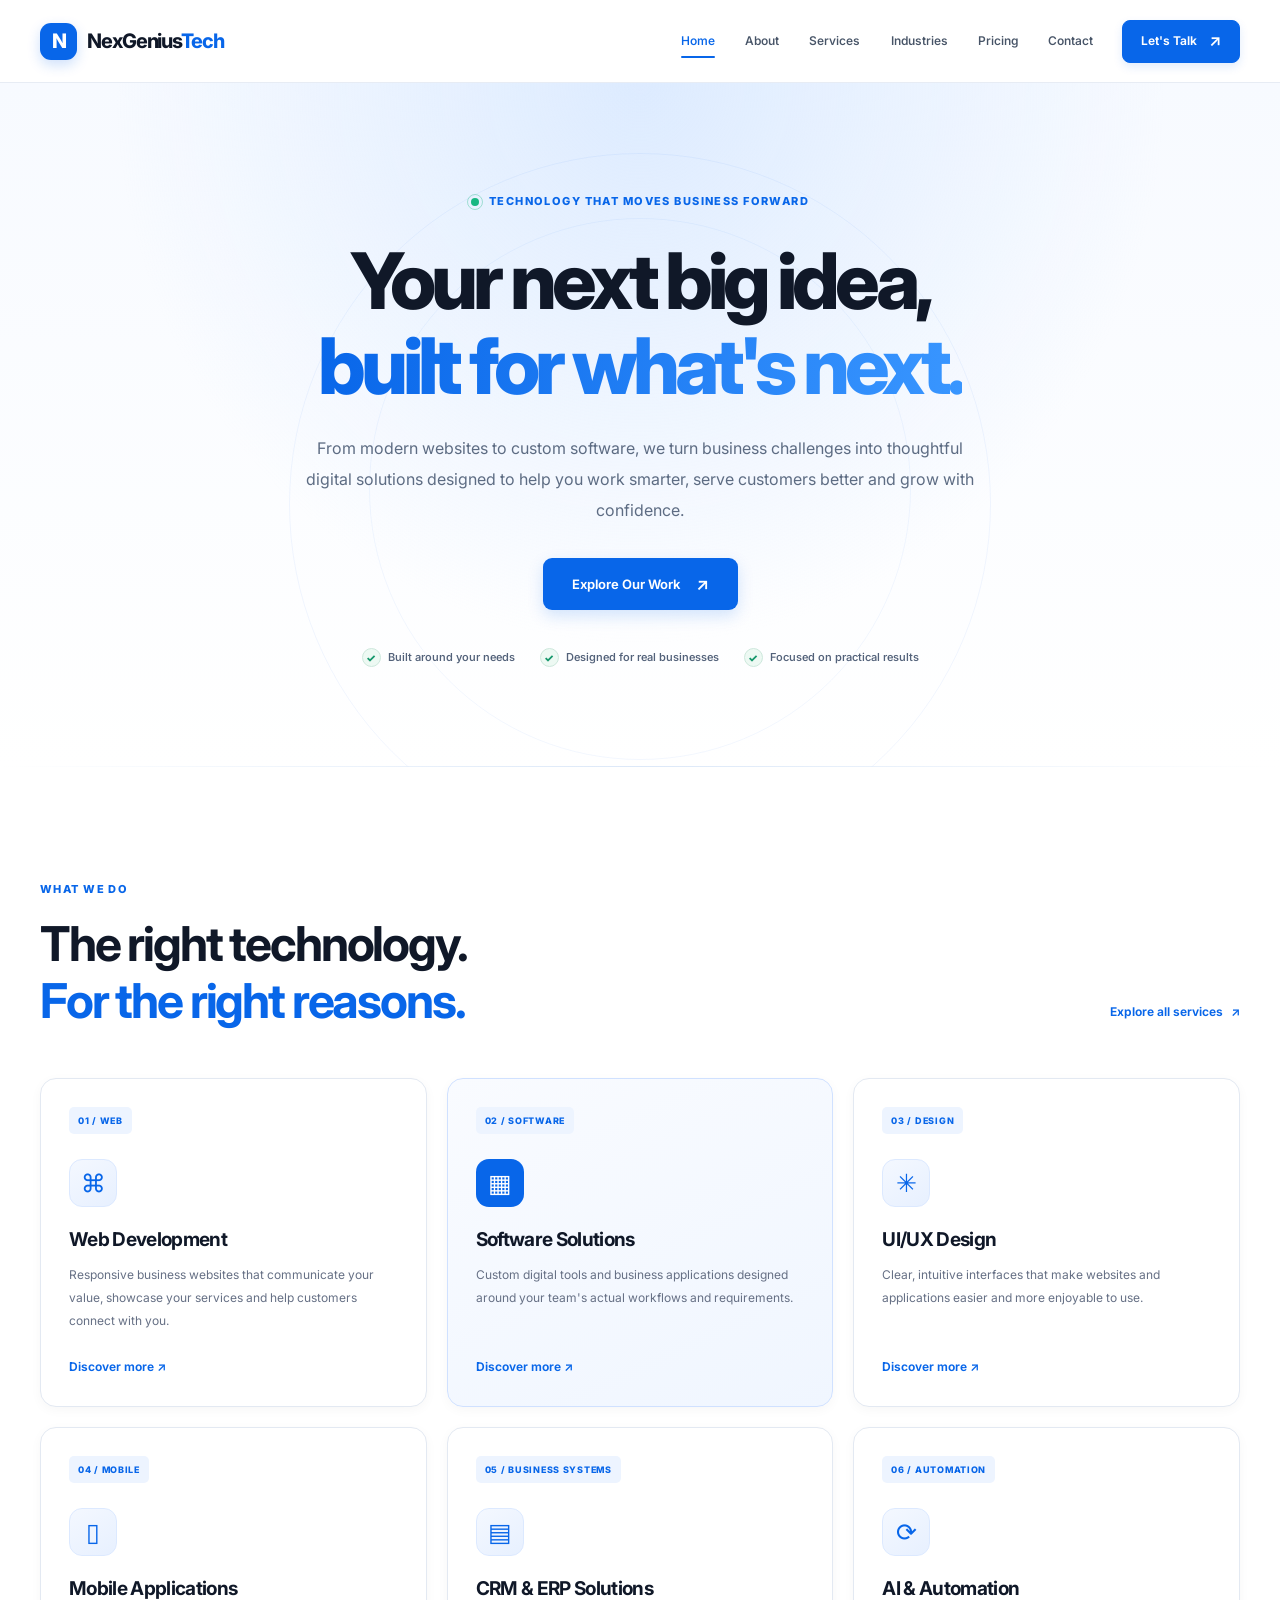
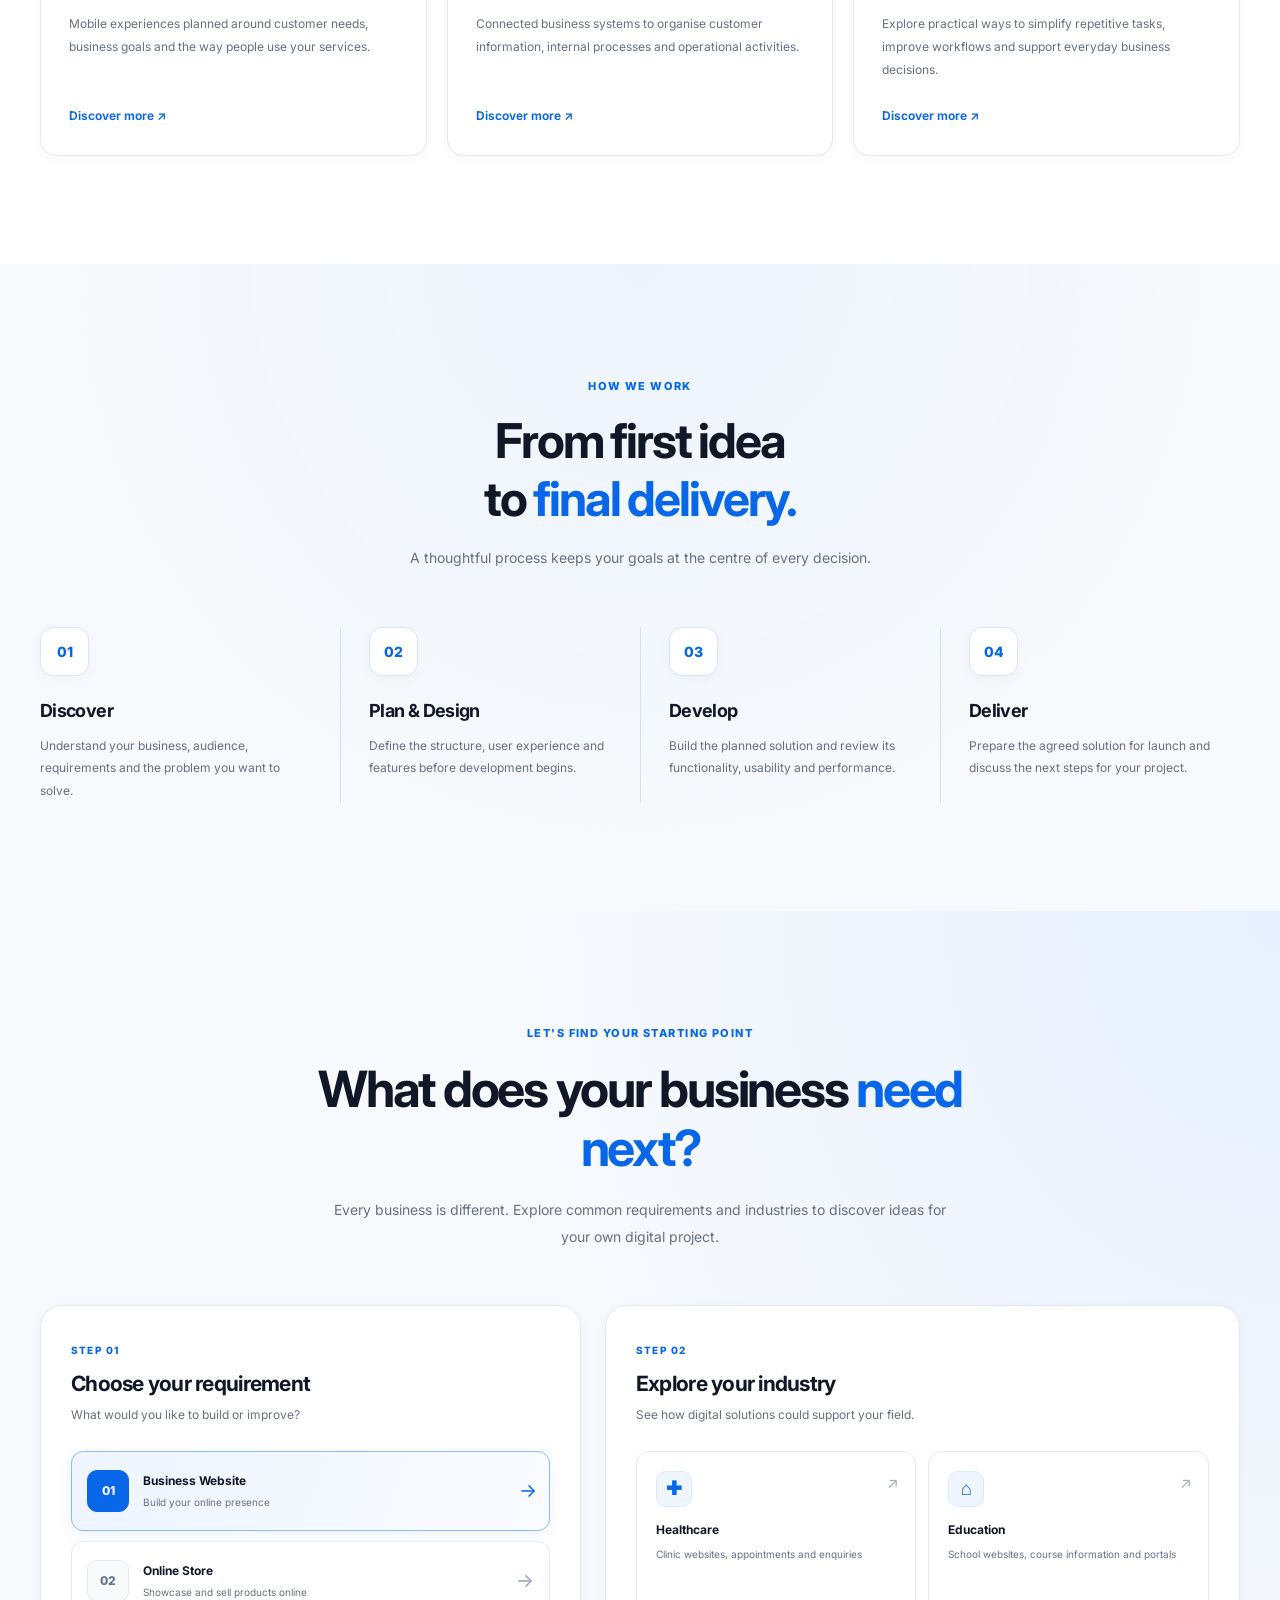
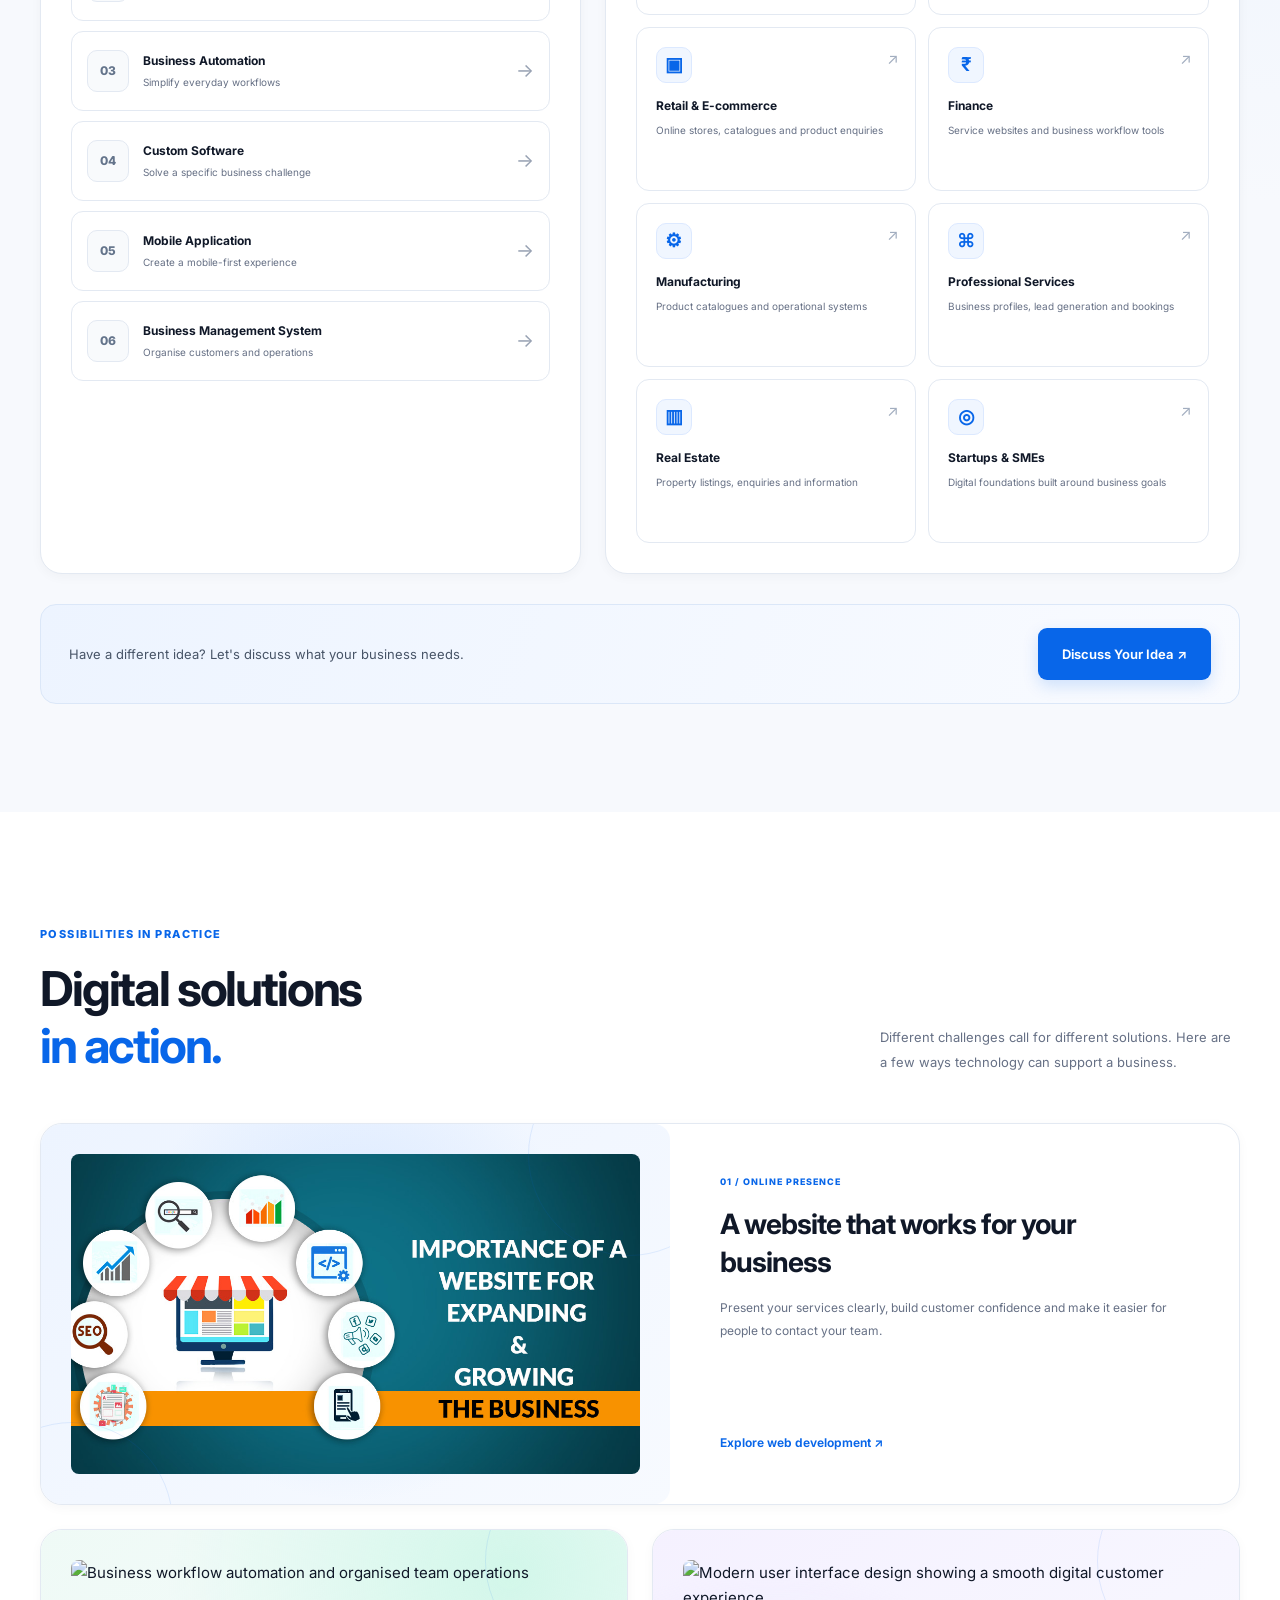
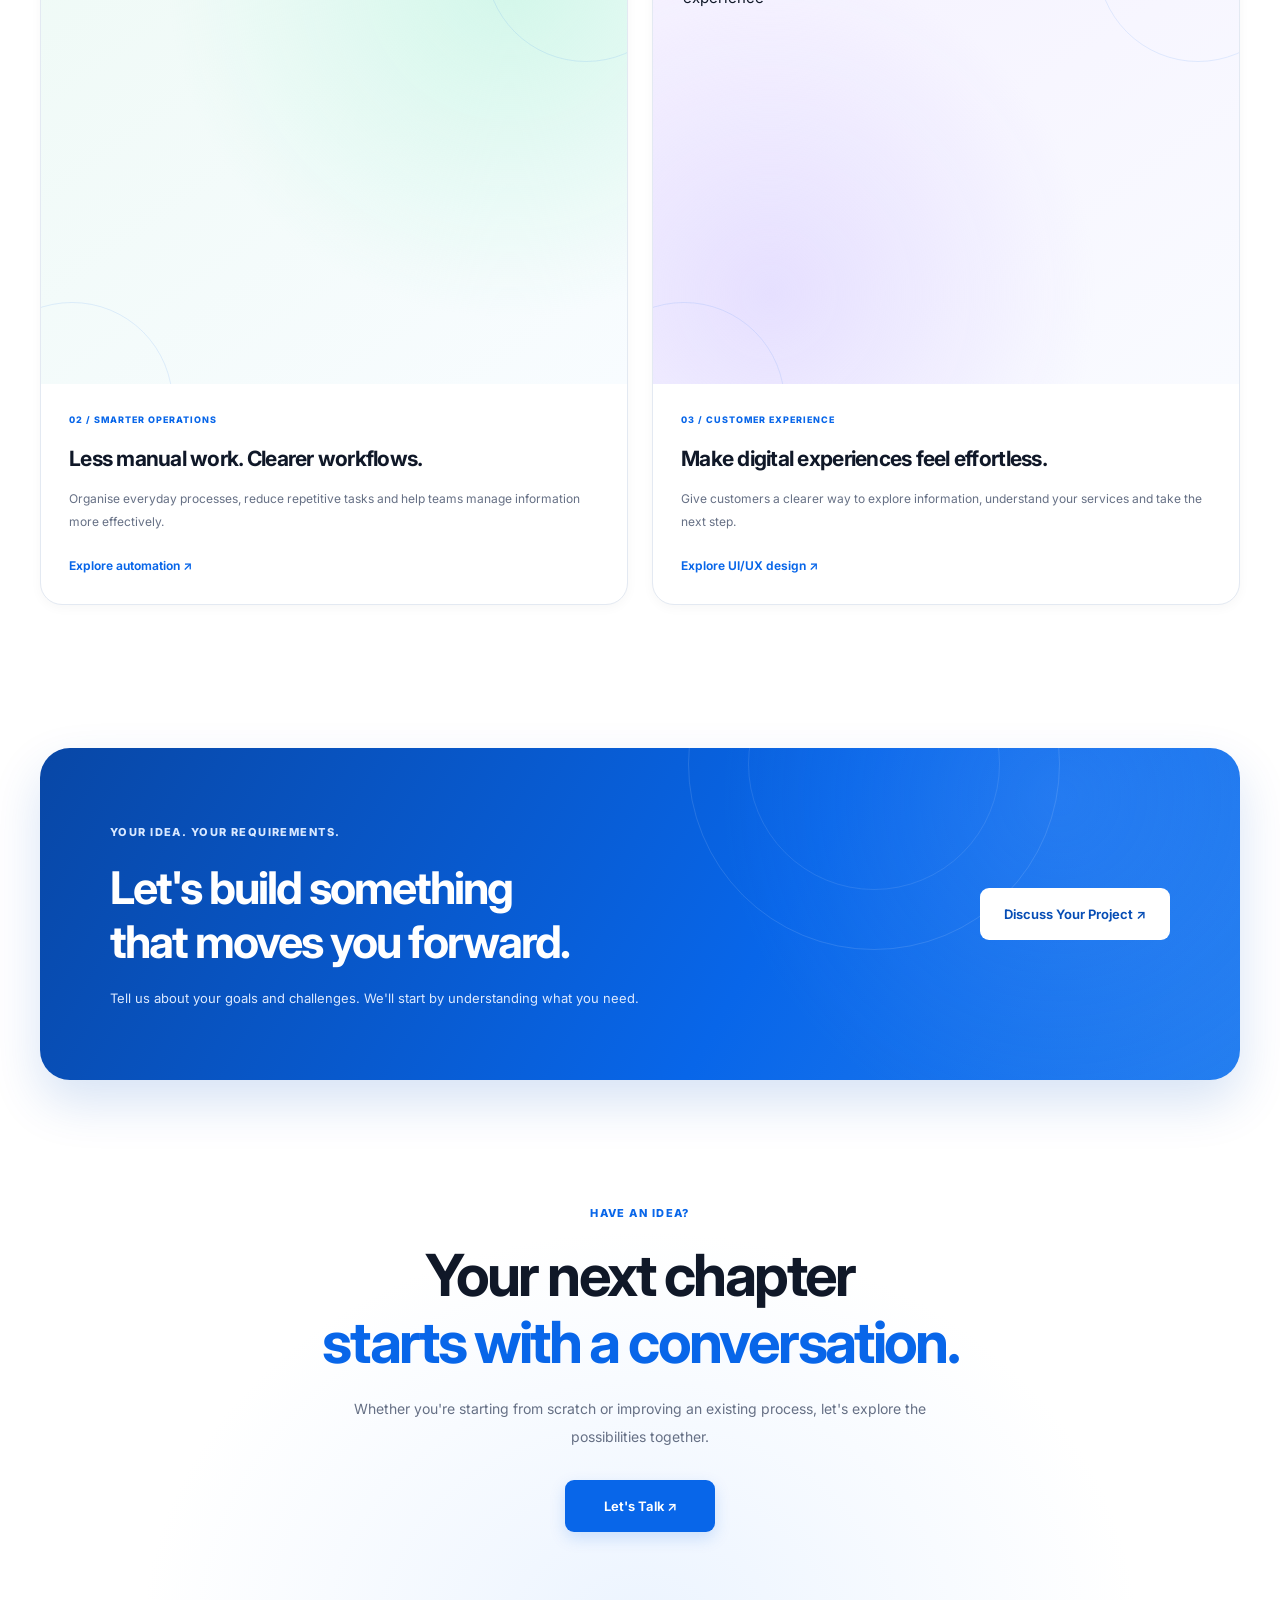
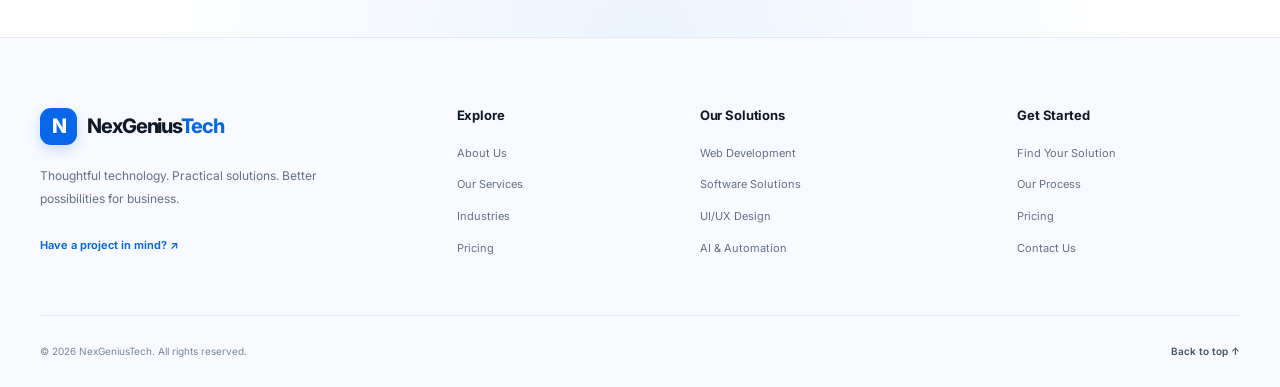
==== commit ab1d20e8: "Update image source path in index.html" ====
--- a/index.html
+++ b/index.html
@@ -305,7 +305,7 @@
         <div class="ideas-grid">
           <article class="idea-card idea-card-primary">
             <div class="idea-visual idea-visual-website">
-              <img src="./public/images/business_website_blog.png" alt="Modern business website displayed on a laptop and mobile" class="idea-image" width="600" height="450" loading="lazy">
+              <img src="./business_website_blog.png" alt="Modern business website displayed on a laptop and mobile" class="idea-image" width="600" height="450" loading="lazy">
             </div>
             <div class="idea-copy">
               <span class="idea-category">01 / ONLINE PRESENCE</span>
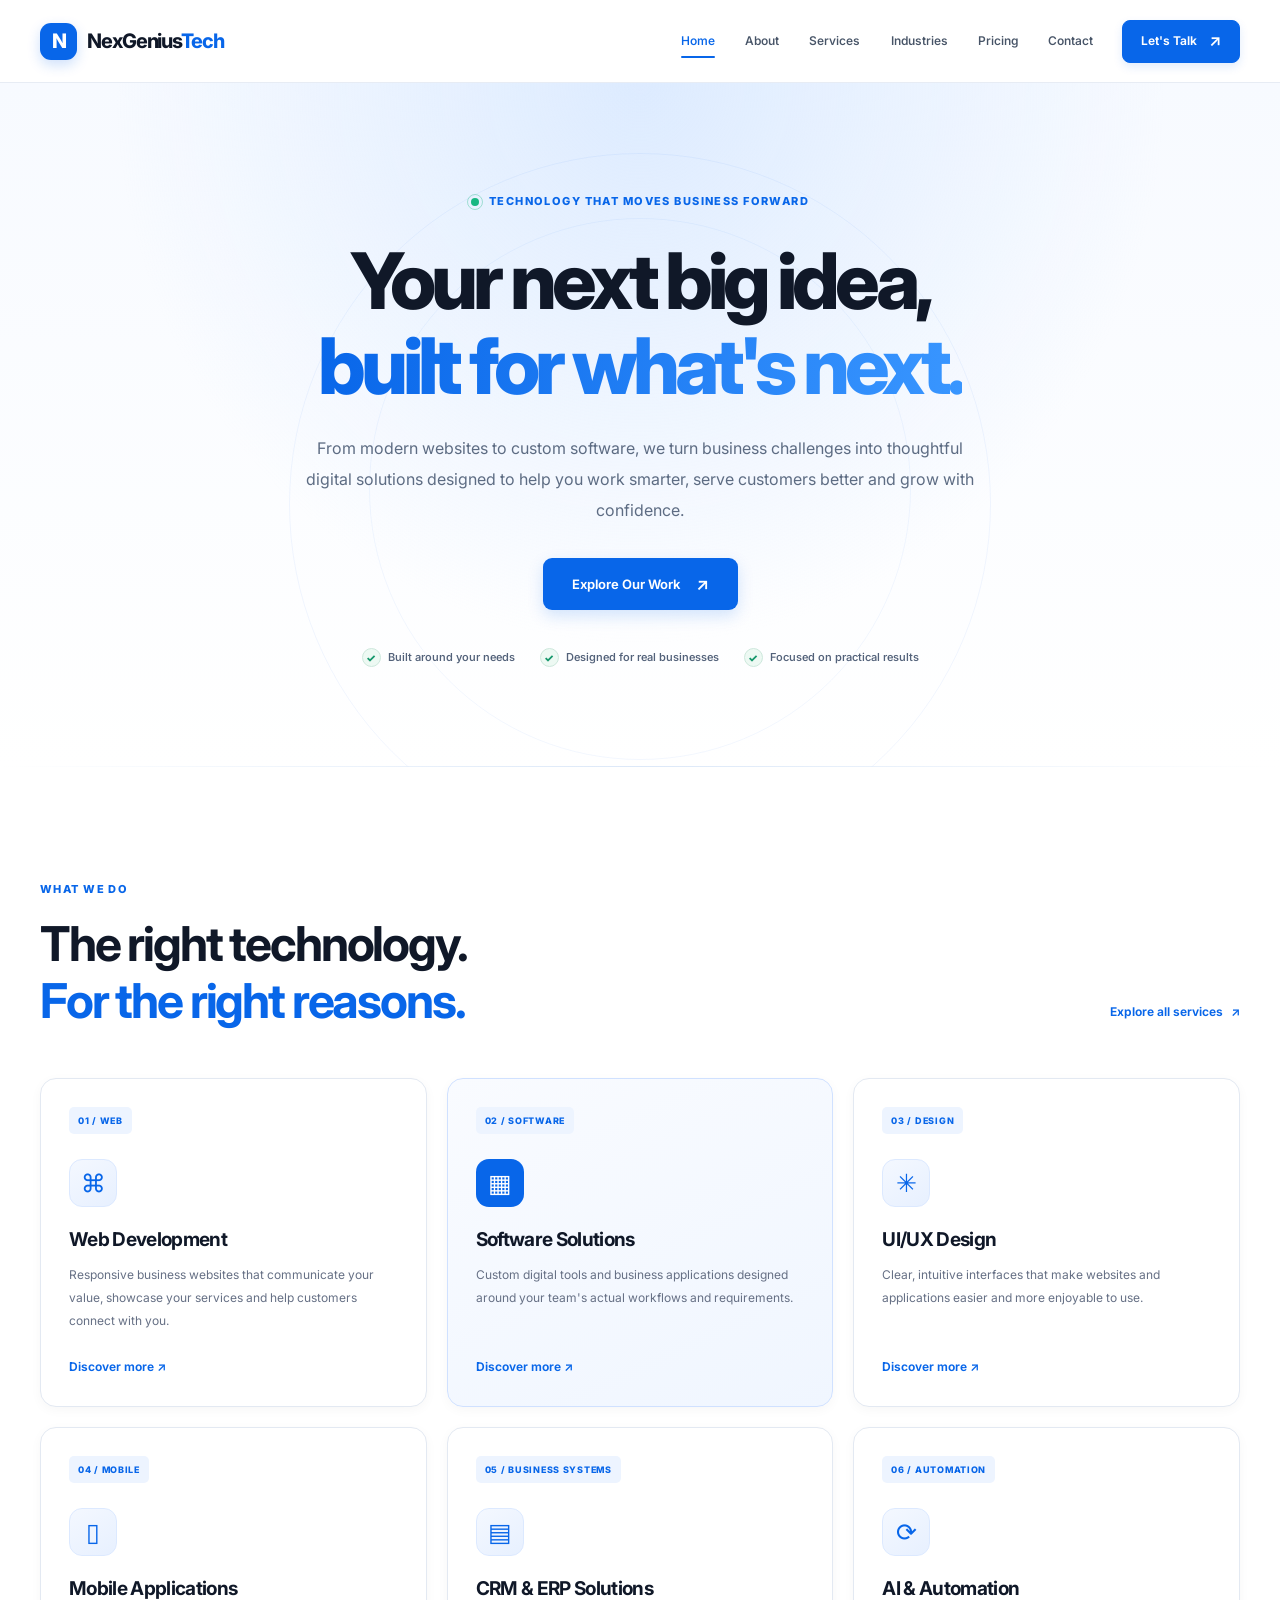
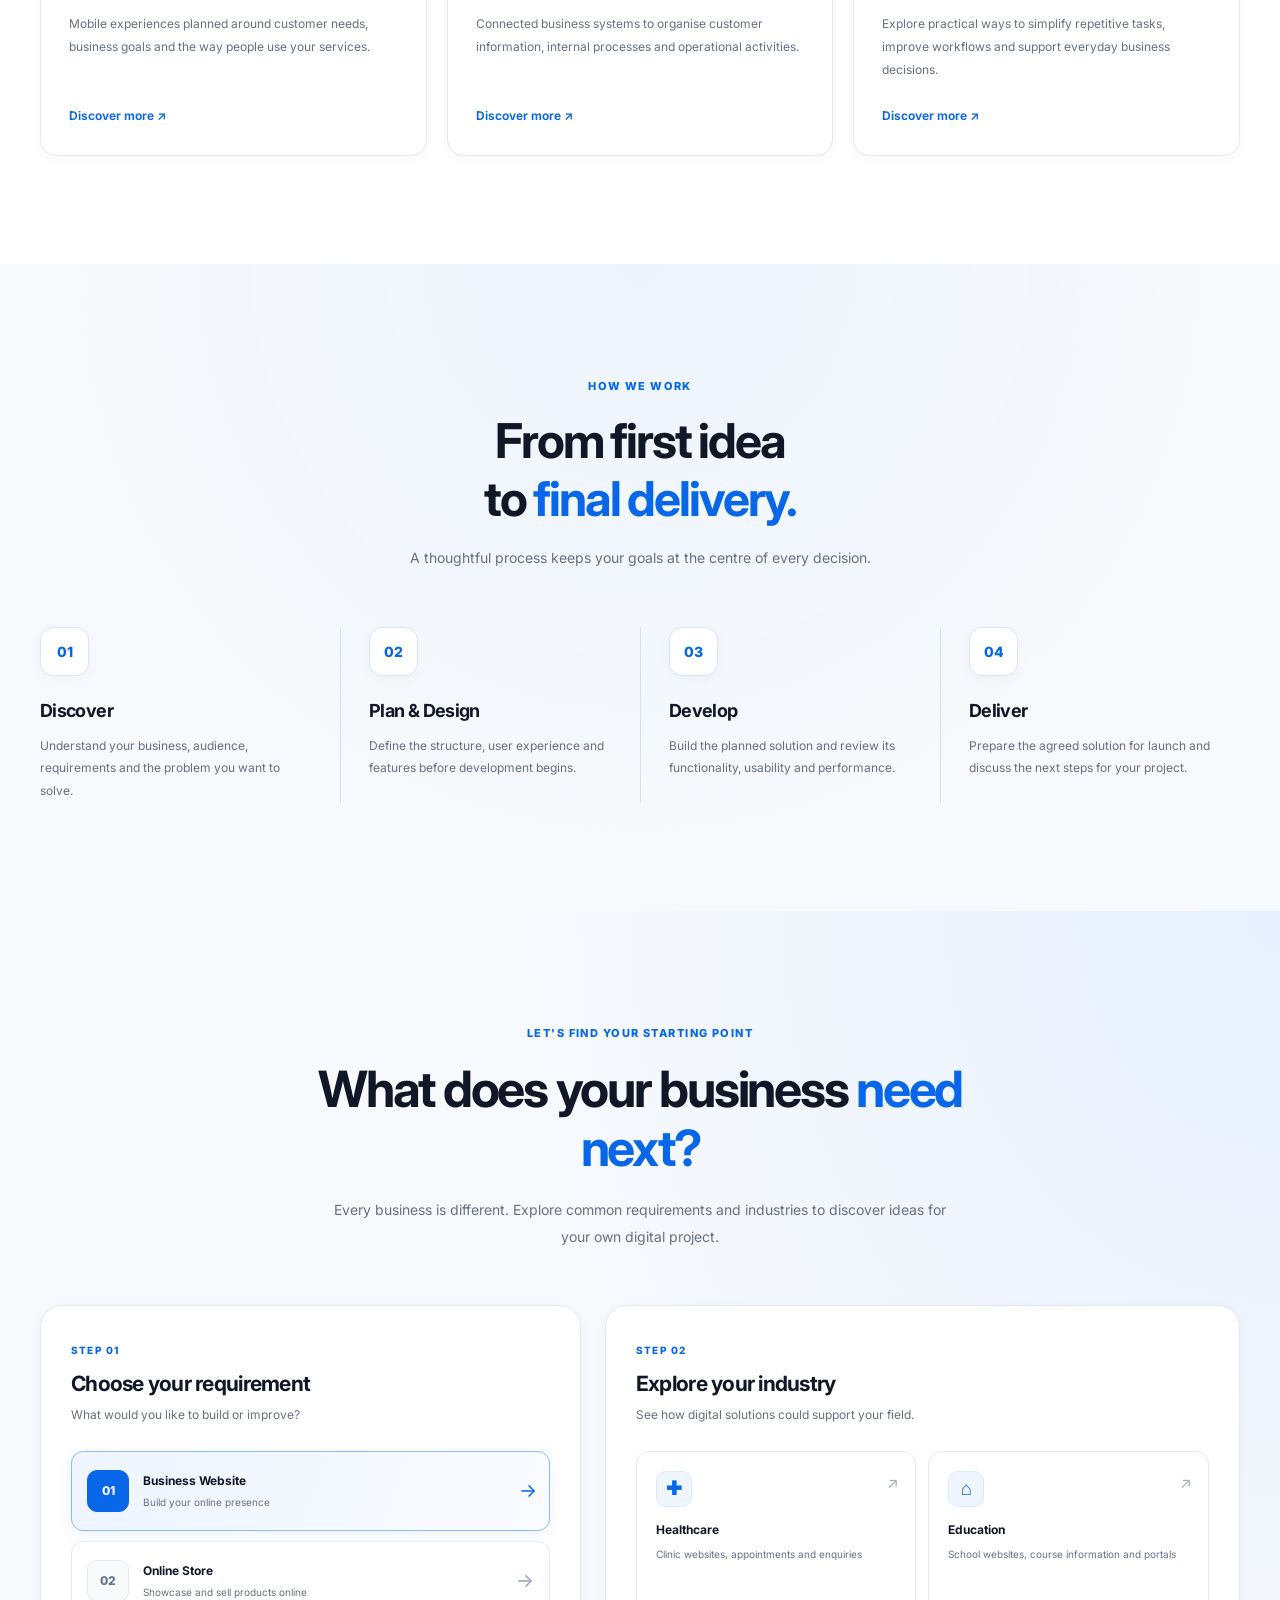
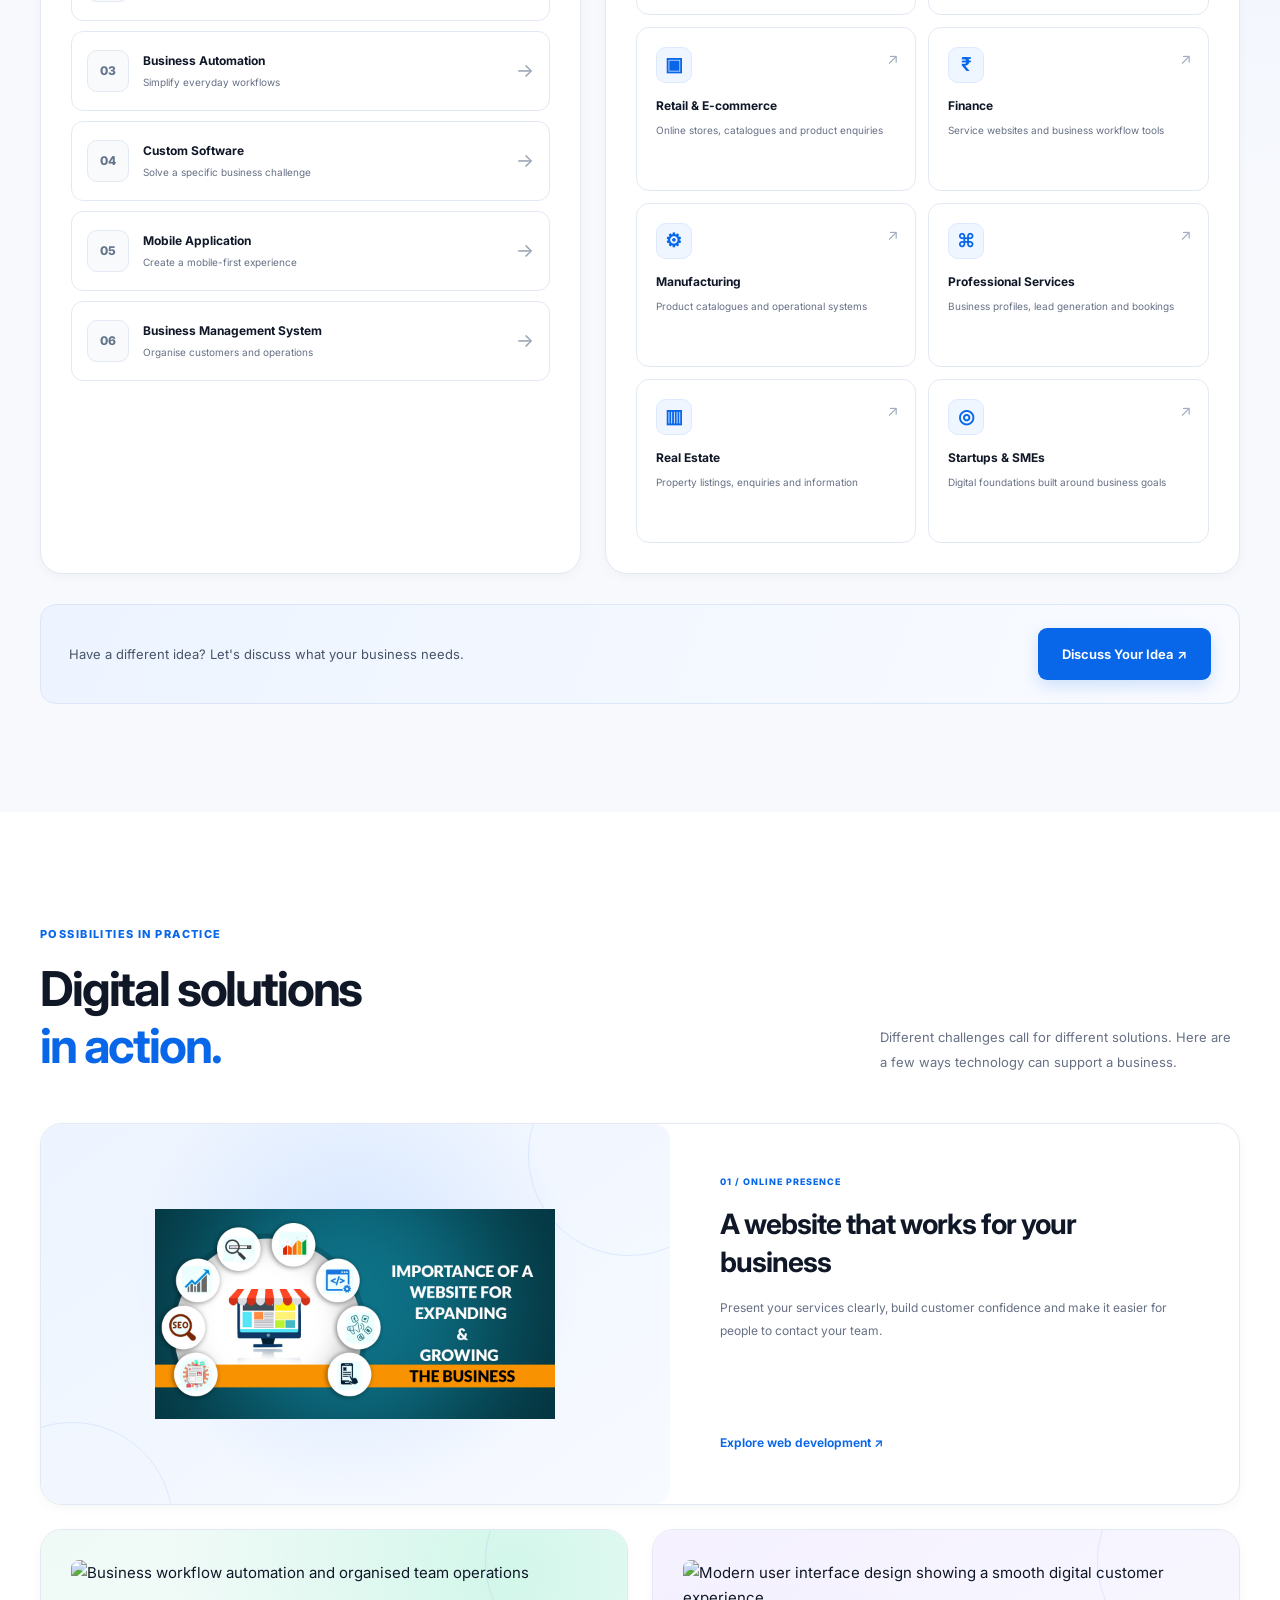
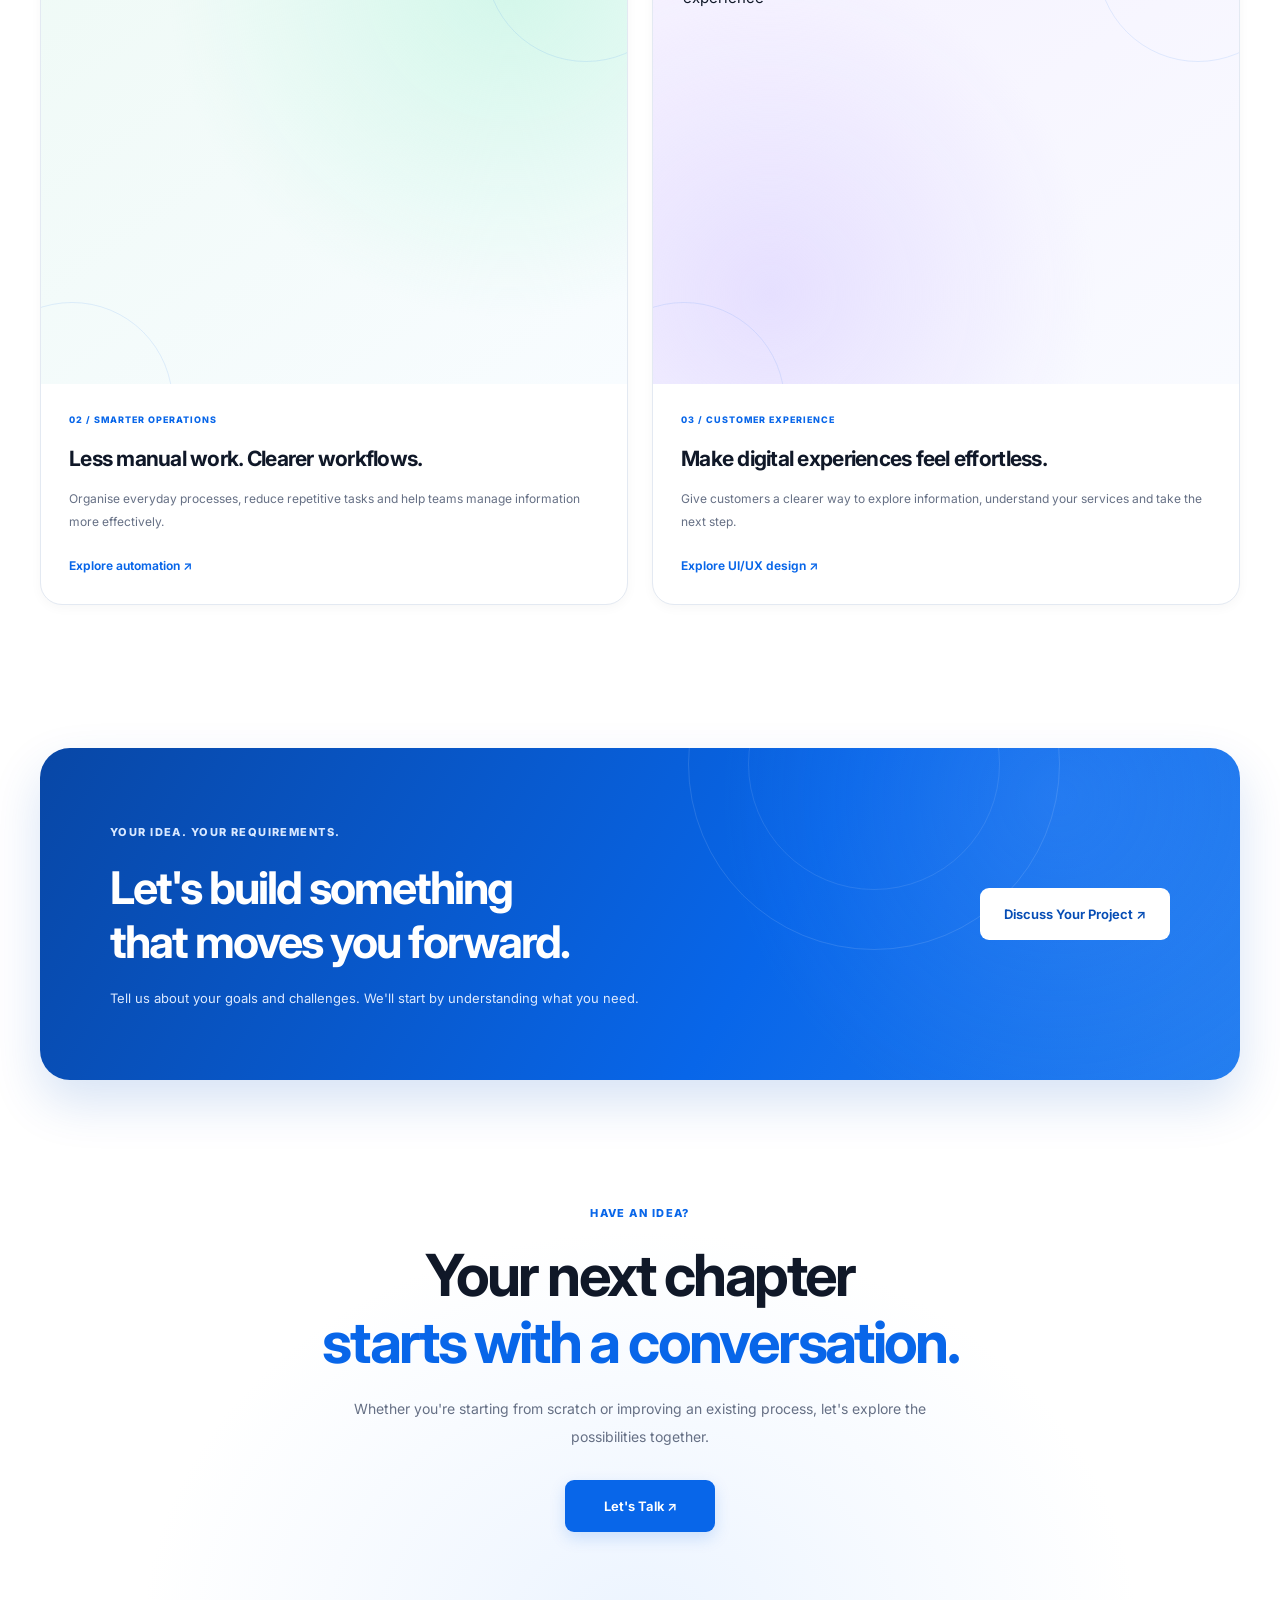
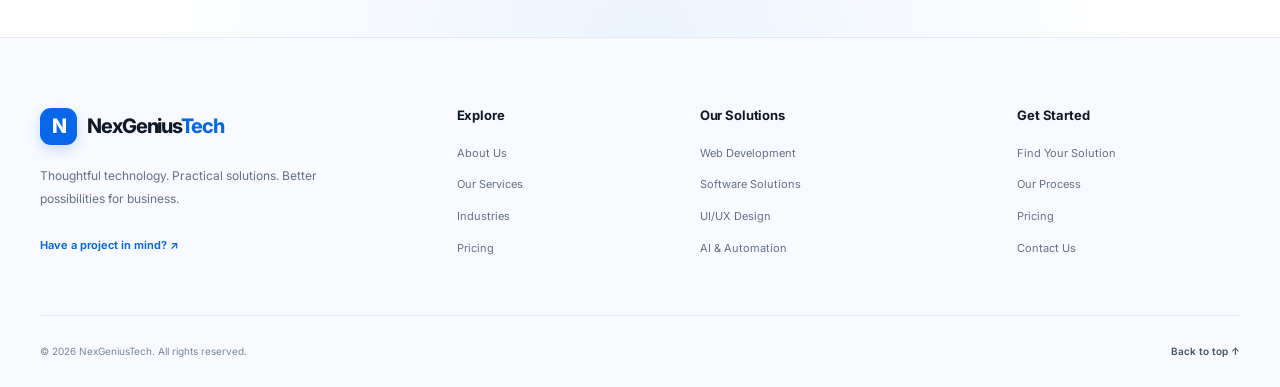
==== commit aaf98abd: "Update index.html" ====
--- a/index.html
+++ b/index.html
@@ -305,7 +305,12 @@
         <div class="ideas-grid">
           <article class="idea-card idea-card-primary">
             <div class="idea-visual idea-visual-website">
-              <img src="./business_website_blog.png" alt="Modern business website displayed on a laptop and mobile" class="idea-image" width="600" height="450" loading="lazy">
+              <img
+  src="./business_website_blog.png"
+  alt="Business Website Blog"
+  width="400"
+  onerror="this.alt='Image load nahi hui'; console.error('Image not found:', this.src)"
+>
             </div>
             <div class="idea-copy">
               <span class="idea-category">01 / ONLINE PRESENCE</span>
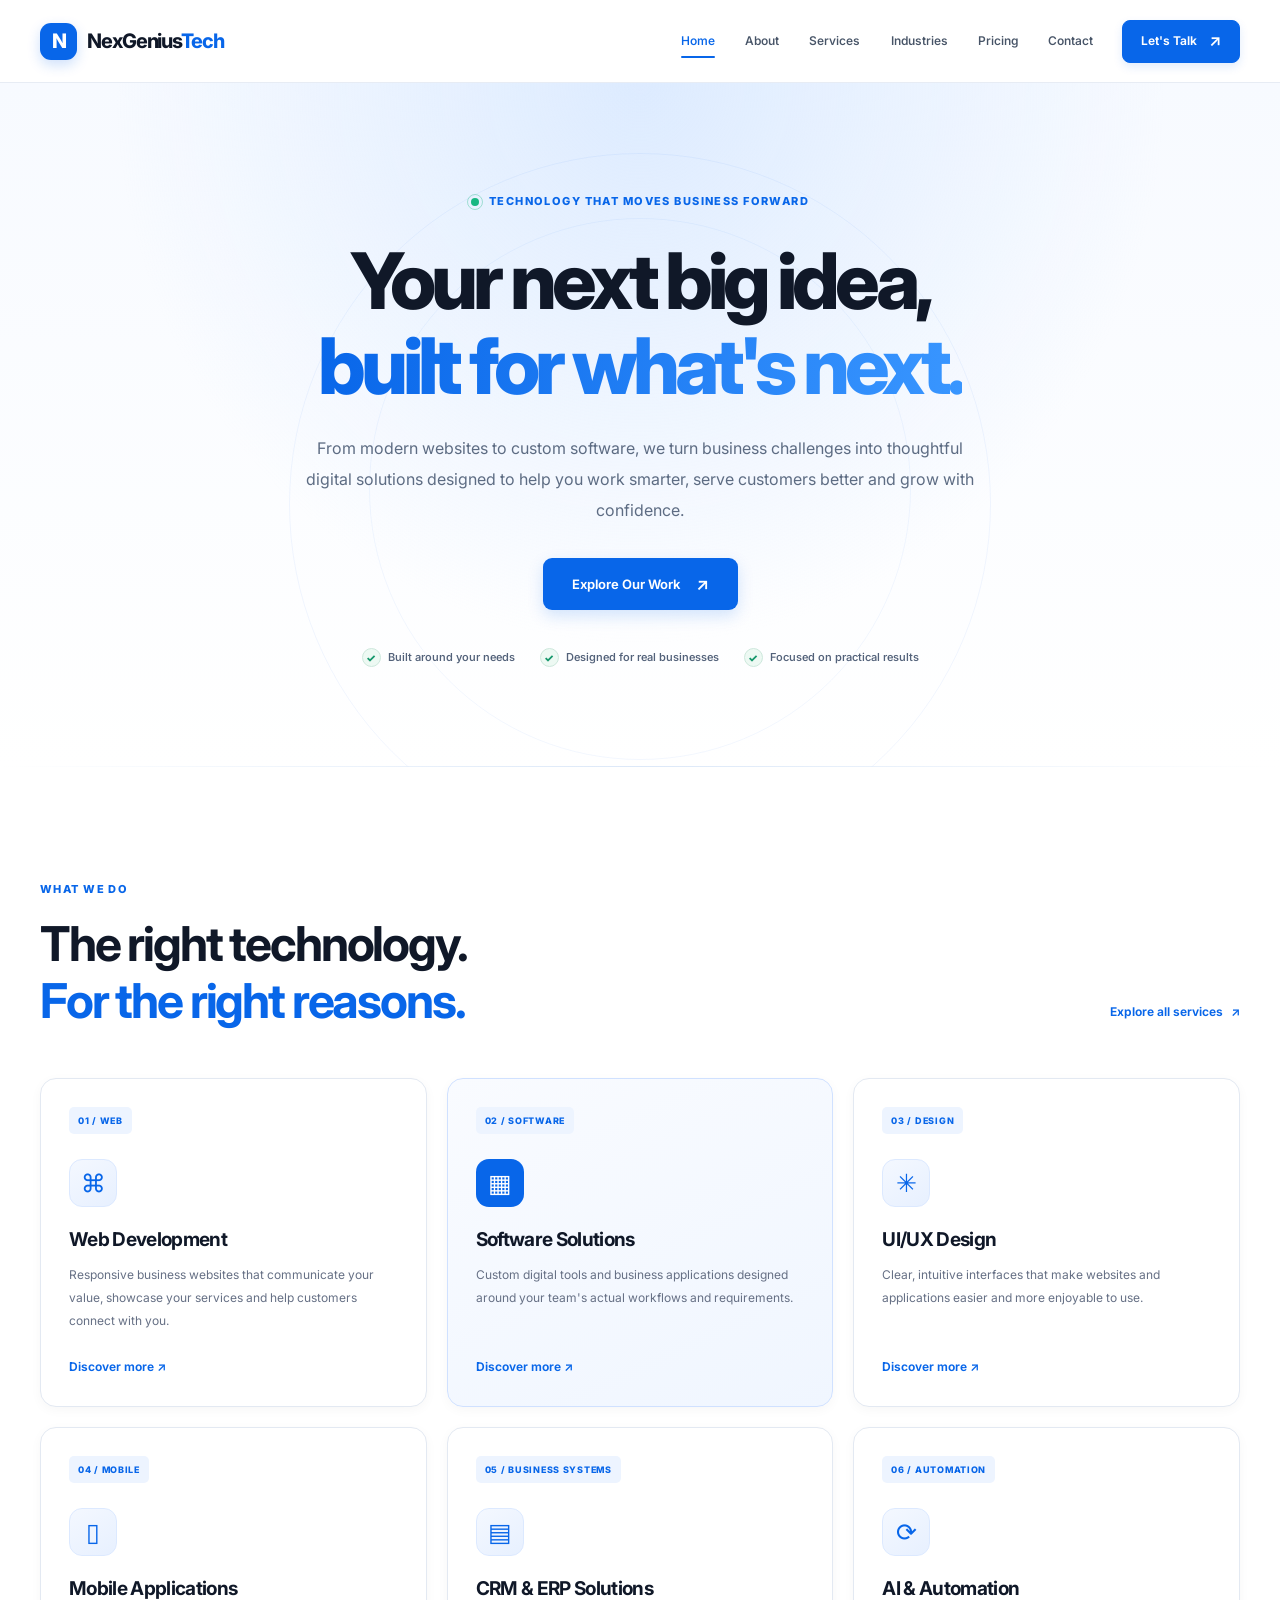
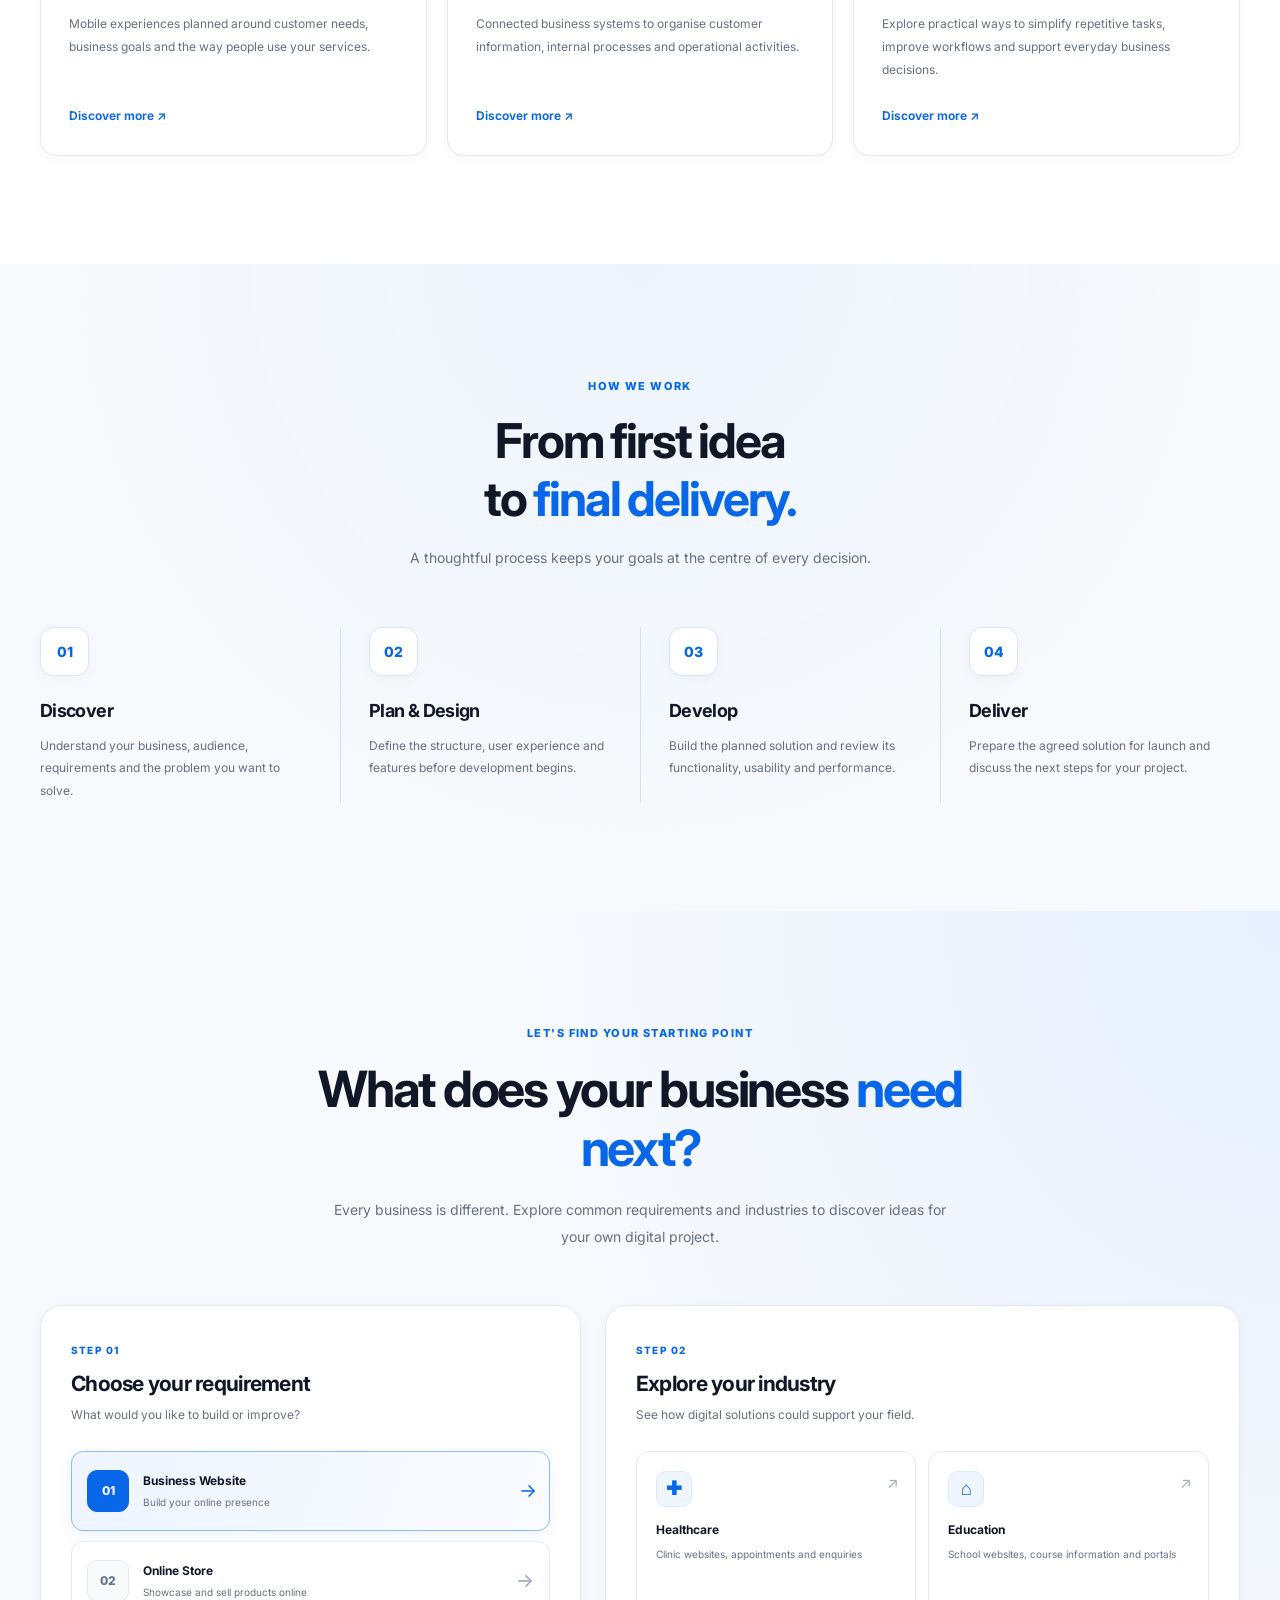
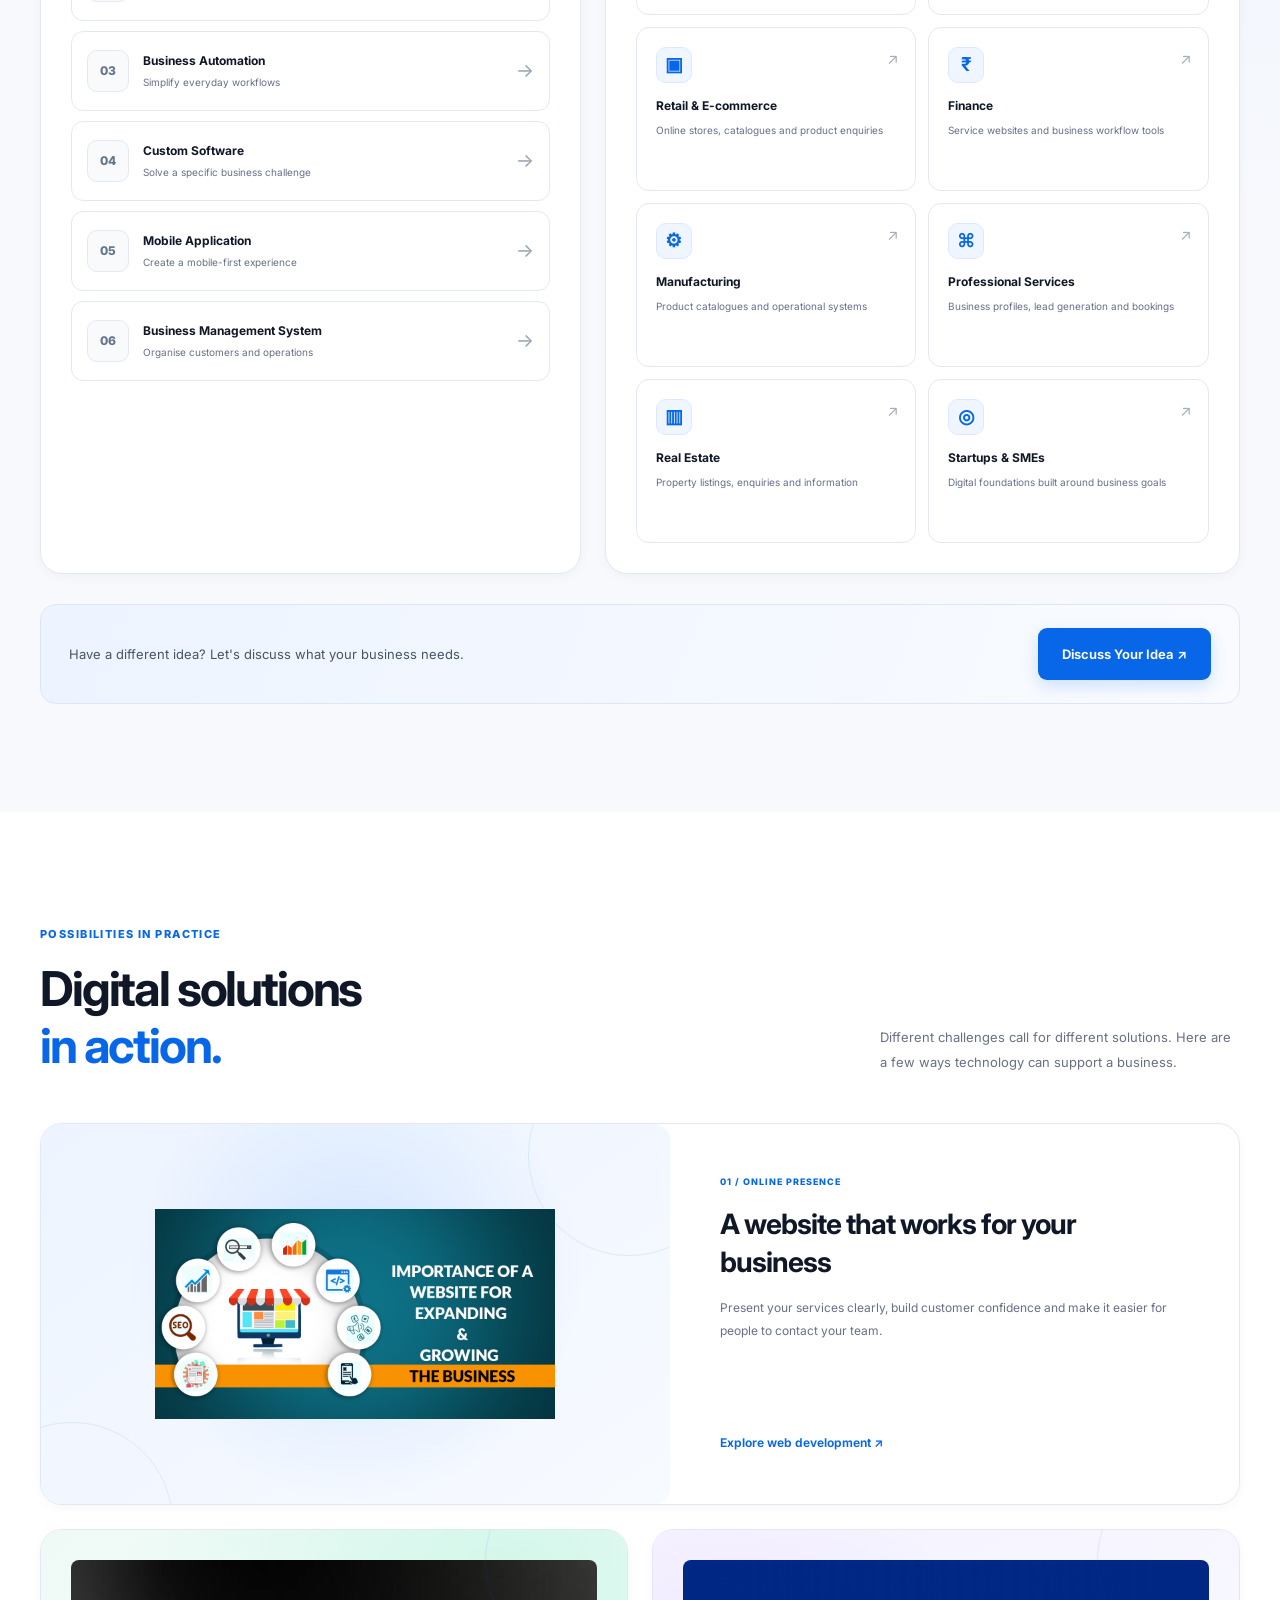
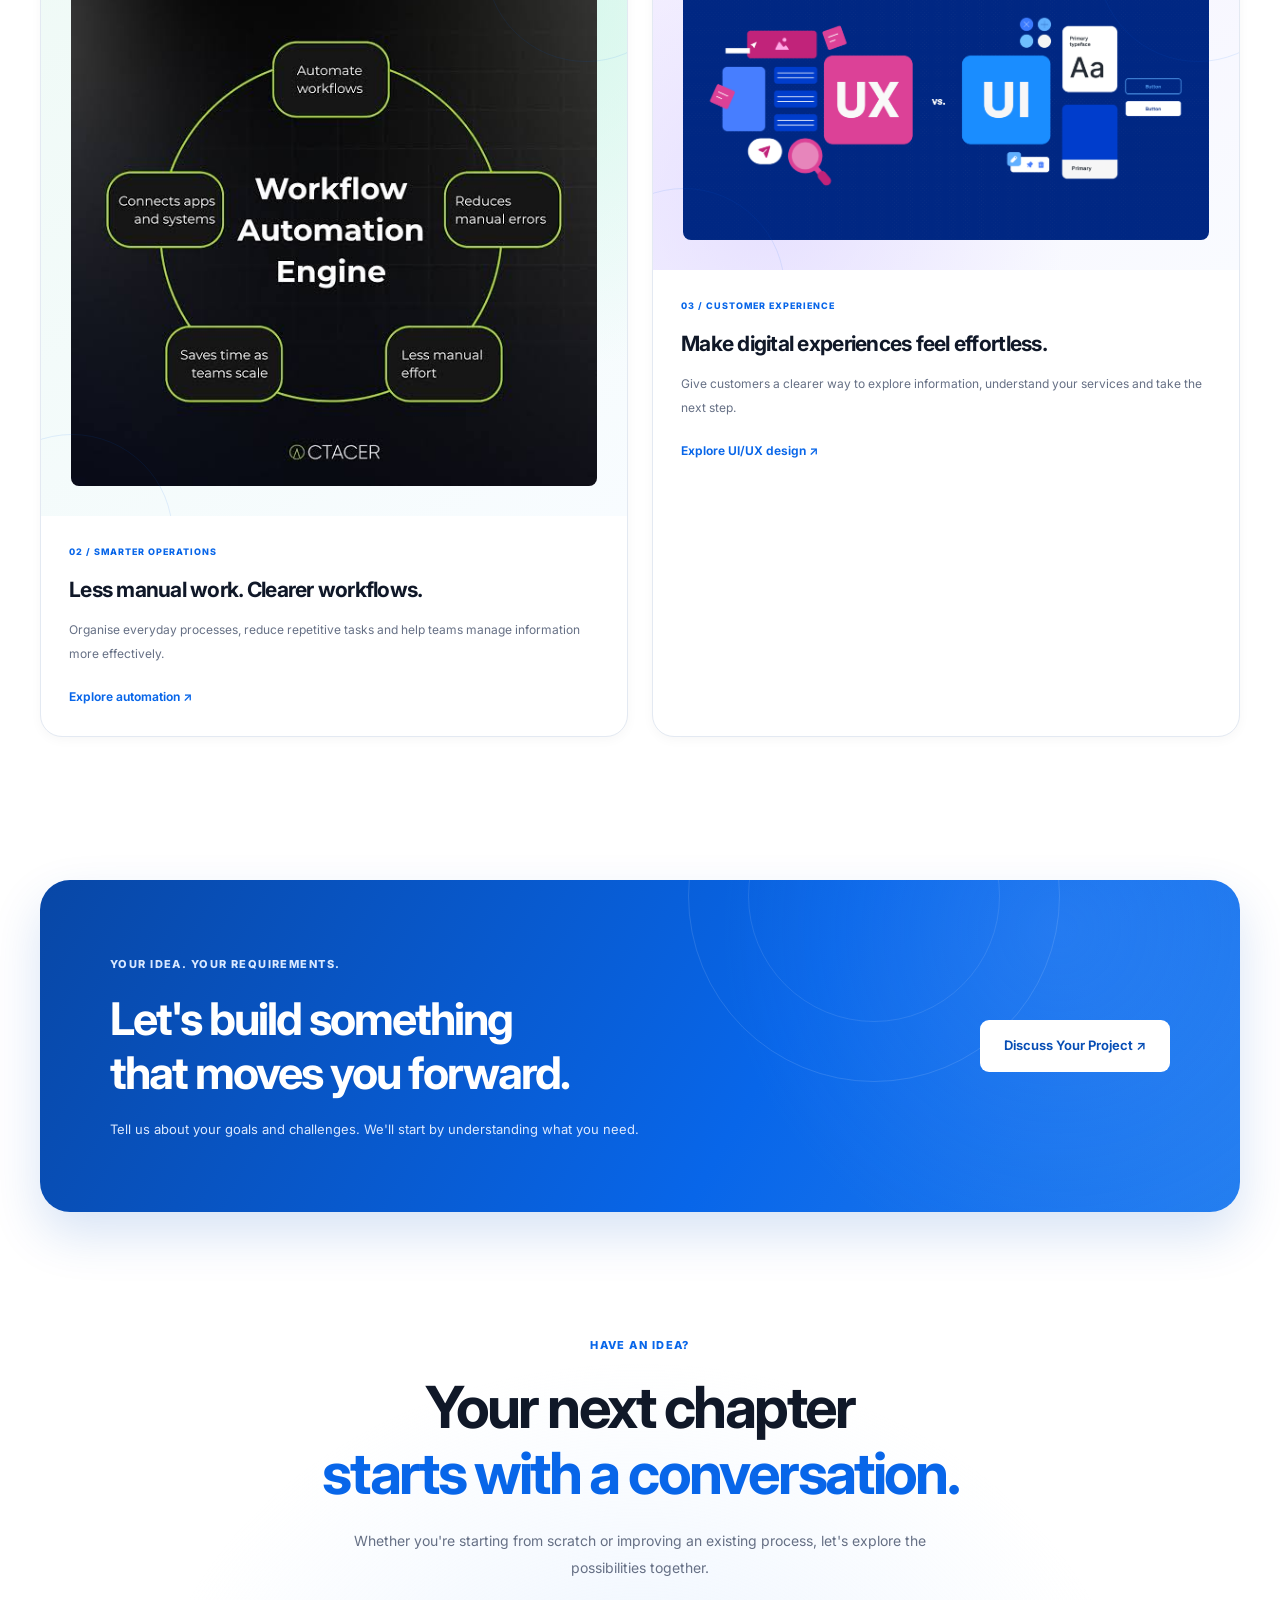
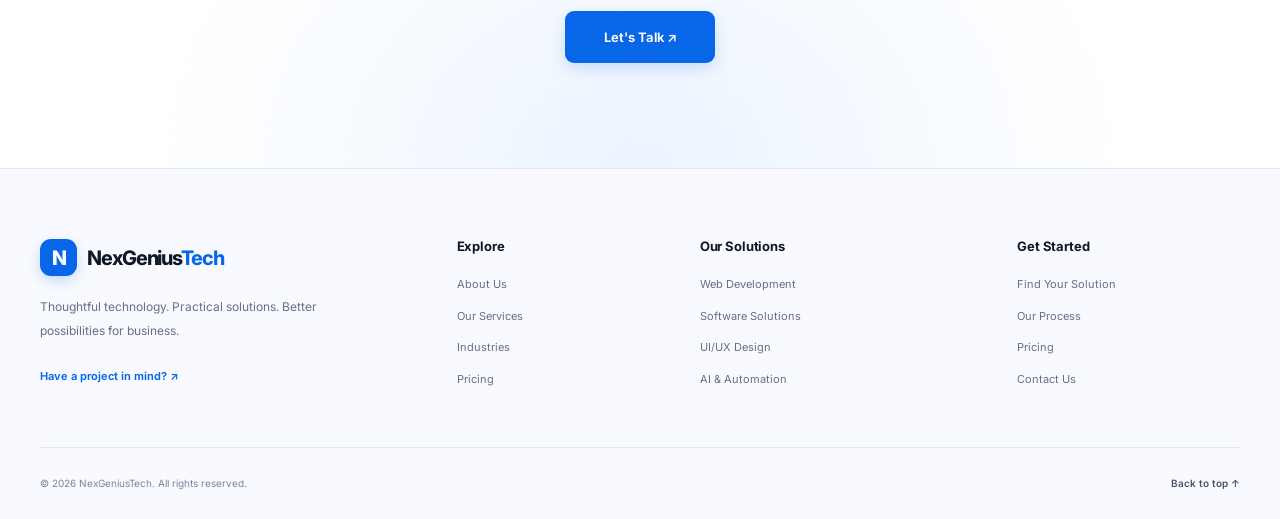
==== commit b5a6024d: "Update index.html" ====
--- a/index.html
+++ b/index.html
@@ -322,7 +322,8 @@
 
           <article class="idea-card">
             <div class="idea-visual idea-visual-workflow">
-              <img src="./public/images/manual.jpeg" alt="Business workflow automation and organised team operations" class="idea-image" width="600" height="450" loading="lazy">
+              <img src="./manual.jpeg" alt="Business workflow automation and organised team operations" class="idea-image" width="600" height="450" loading="lazy" onerror="this.alt='Image load nahi hui'; console.error('Image not found:', this.src)"
+>
             </div>
             <div class="idea-copy">
               <span class="idea-category">02 / SMARTER OPERATIONS</span>
@@ -334,7 +335,8 @@
 
           <article class="idea-card">
             <div class="idea-visual idea-visual-experience">
-              <img src="./public/images/101_UX_vs_UI_illustration_blog-1.png" alt="Modern user interface design showing a smooth digital customer experience" class="idea-image" width="600" height="450" loading="lazy">
+              <img src="./101_UX_vs_UI_illustration_blog-1.png" alt="Modern user interface design showing a smooth digital customer experience" class="idea-image" width="600" height="450" loading="lazy" onerror="this.alt='Image load nahi hui'; console.error('Image not found:', this.src)"
+>
             </div>
             <div class="idea-copy">
               <span class="idea-category">03 / CUSTOMER EXPERIENCE</span>
